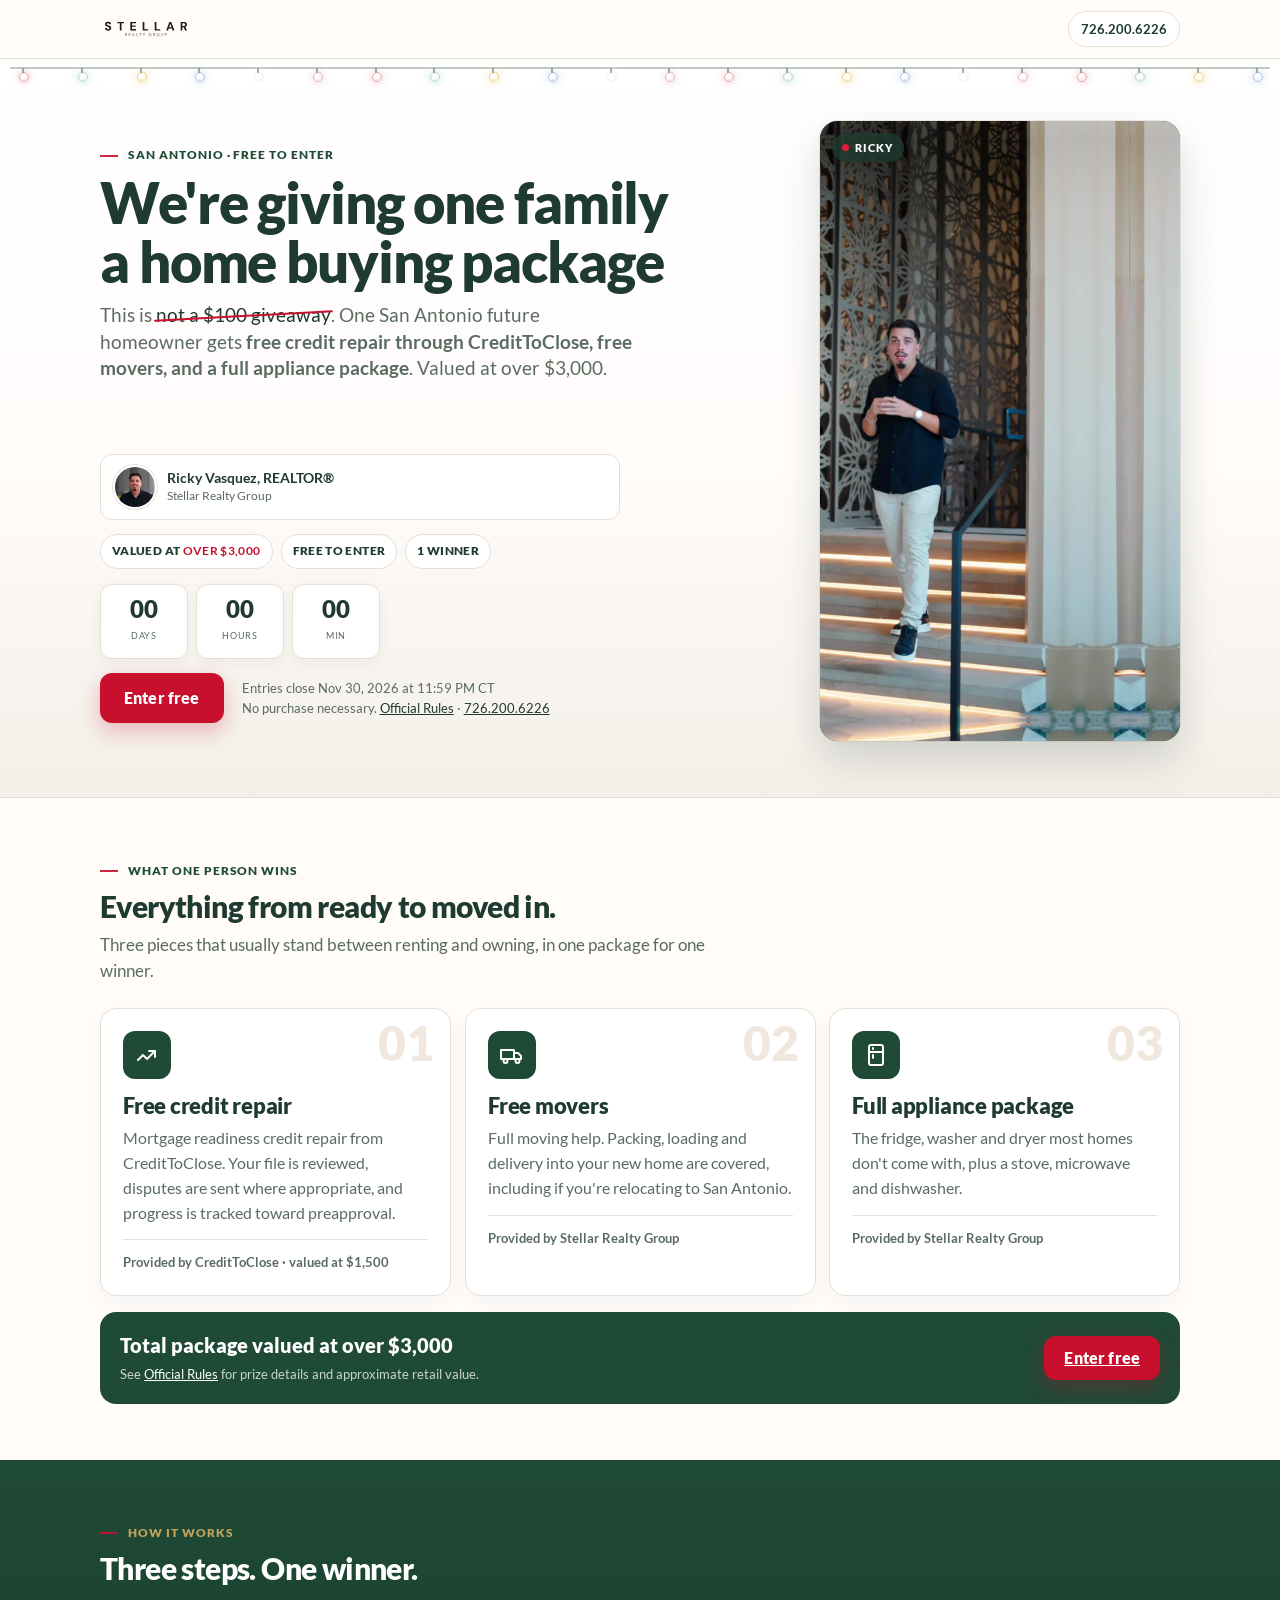
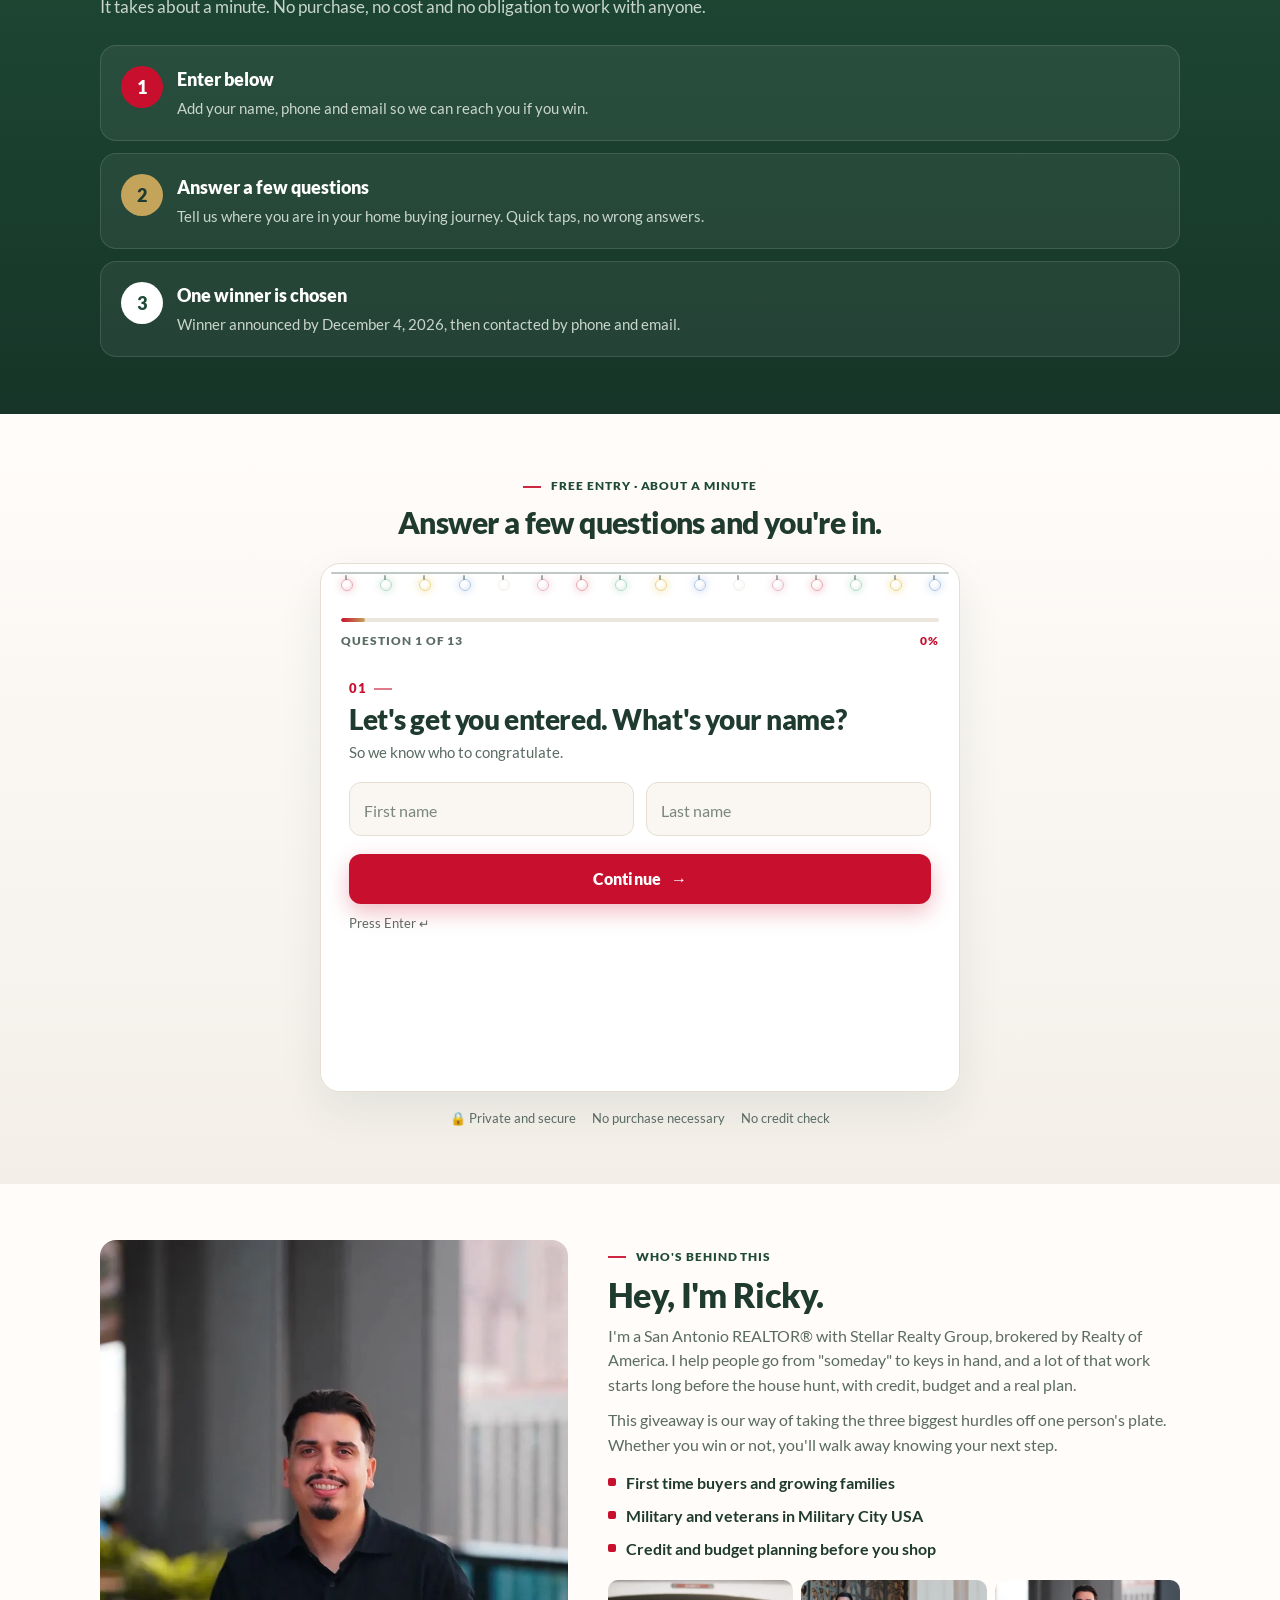
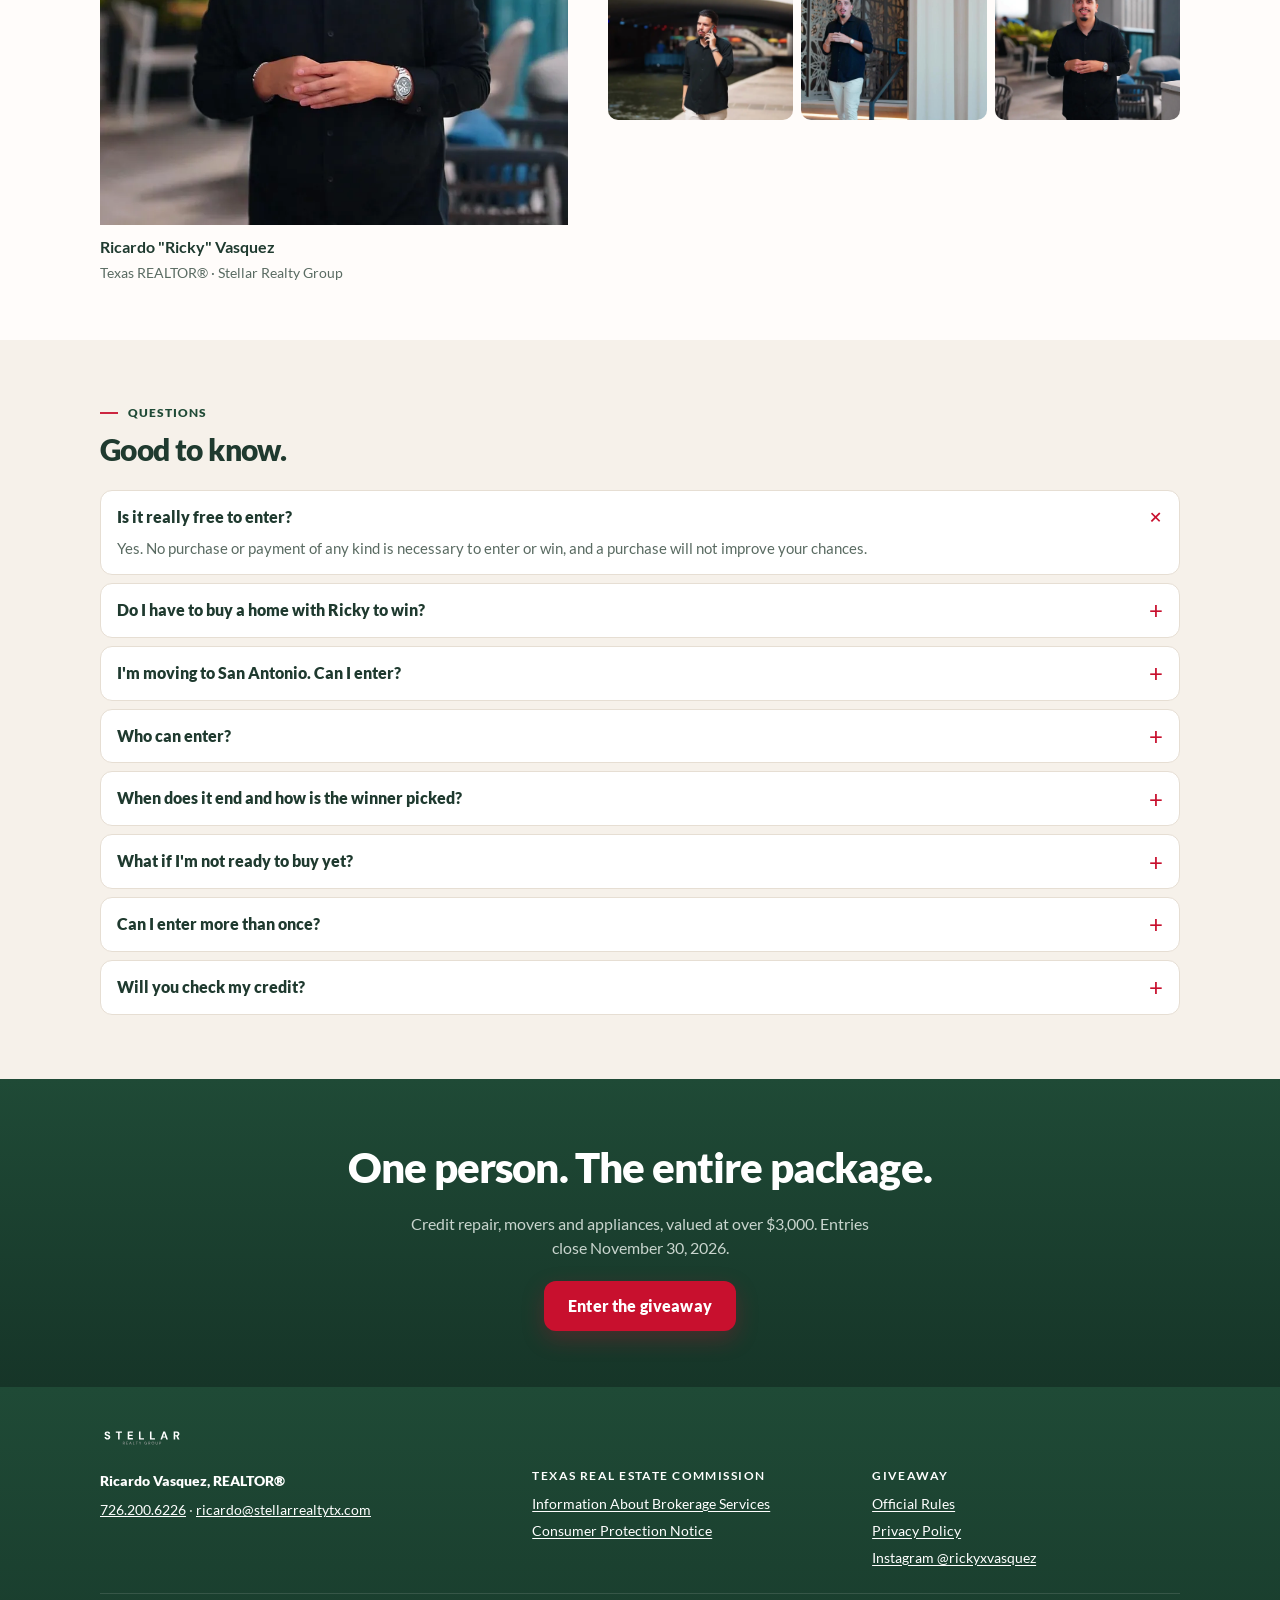
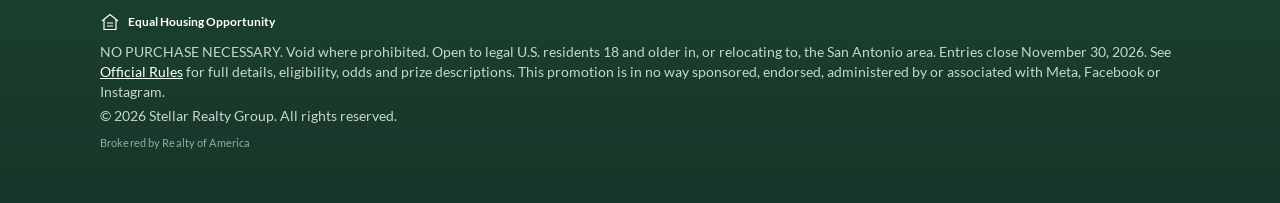
==== index.html @ 0258be0b "Giveaway 2026 landing page" ====
<!DOCTYPE html>
<html lang="en">
<head>
<meta charset="UTF-8">
<meta name="viewport" content="width=device-width, initial-scale=1, viewport-fit=cover">
<meta name="theme-color" content="#FFFCFA">
<title>Win the Home Buying Package | Ricky Vasquez, REALTOR®</title>
<meta name="description" content="One San Antonio future homeowner wins free credit repair, free movers and a full appliance package. Free to enter. No purchase necessary.">
<meta property="og:title" content="Win the Home Buying Package">
<meta property="og:description" content="Free credit repair, free movers and a full appliance package for one San Antonio future homeowner. Free to enter.">
<meta property="og:image" content="https://rickyv06.github.io/giveaway/assets/ricky-stairs.jpg">
<meta property="og:url" content="https://rickyv06.github.io/giveaway/">
<meta property="og:type" content="website">
<meta name="robots" content="noindex">
<link rel="stylesheet" href="assets/v1p.css">
<script>/* lights: default=classic; optional l1|l2|l3 · mobile hero: ?m=1|2 · mock: ?mock=1 */
(function(){
  var sp=new URLSearchParams(location.search);
  var q=(sp.get('lights')||'classic').toLowerCase();
  if(!/^(classic|l[123])$/.test(q)) q='classic';
  document.documentElement.setAttribute('data-lights', q);
  var m=(sp.get('m')||'1');
  if(!/^[12]$/.test(m)) m='1';
  document.documentElement.setAttribute('data-m', m);
  if(sp.get('mock')==='1' || sp.get('mock')==='true') document.documentElement.setAttribute('data-mock','1');
})();</script>
</head>
<body>

<header class="top">
  <div class="wrap">
    <a href="index.html" aria-label="Stellar Realty Group"><img class="logo" src="assets/brand/stellar-realty-group-light.svg" alt="Stellar Realty Group"></a>
    <a class="pill" href="tel:+17262006226">726.200.6226</a>
  </div>
</header>

<main>
<section class="hero" style="padding:0">
  <div class="lights twinkle xlights-classic" aria-hidden="true"><i></i><i></i><i></i><i></i><i></i><i></i><i></i><i></i><i></i><i></i><i></i><i></i><i></i><i></i><i></i><i></i><i></i><i></i><i></i><i></i><i></i><i></i></div><div class="xlights xlights-l1" aria-hidden="true">
  <svg class="xl-wire" viewBox="0 0 100 48" preserveAspectRatio="none" xmlns="http://www.w3.org/2000/svg"><path d="M0 4 Q 17.0 30 34 4 M34 4 Q 50.5 30 67 4 M67 4 Q 83.5 30 100 4" fill="none" stroke="#1A3A2C" stroke-width="0.7" stroke-linecap="round"/></svg>
  <span class="c9" style="left:6.12%;top:21.7px;--rot:4.4deg;--bulb:#C8102E"></span><span class="c9" style="left:12.92%;top:26.3px;--rot:3.5deg;--bulb:#F4C430"></span><span class="c9" style="left:24.48%;top:24.5px;--rot:-11.1deg;--bulb:#2F6B4F"></span><span class="c9" style="left:29.92%;top:19.5px;--rot:8.4deg;--bulb:#FFF6E0"></span><span class="c9" style="left:46.54%;top:26.3px;--rot:1.3deg;--bulb:#C8102E"></span><span class="c9" style="left:52.15%;top:26.9px;--rot:8.9deg;--bulb:#F4C430"></span><span class="c9" style="left:63.04%;top:19.5px;--rot:1.0deg;--bulb:#2F6B4F"></span><span class="c9" style="left:72.94%;top:21.7px;--rot:-16.0deg;--bulb:#FFF6E0"></span><span class="c9" style="left:85.15%;top:26.9px;--rot:-5.6deg;--bulb:#C8102E"></span><span class="c9" style="left:90.76%;top:24.5px;--rot:-15.4deg;--bulb:#C8102E"></span>
</div><div class="xlights xlights-l2" aria-hidden="true">
  <svg class="xl-wire thin" viewBox="0 0 100 28" preserveAspectRatio="none" xmlns="http://www.w3.org/2000/svg"><path d="M0 4 Q 18 20 36 5 Q 54 22 72 6 Q 86 18 100 4" fill="none" stroke="#2A4036" stroke-width="0.3" stroke-linecap="round" opacity=".5"/></svg>
  <span class="bokeh" style="left:24.2%;top:6.8px;width:44px;height:44px;opacity:0.28"></span><span class="bokeh" style="left:84.1%;top:8.7px;width:24px;height:24px;opacity:0.27"></span><span class="bokeh" style="left:68.3%;top:13.0px;width:46px;height:46px;opacity:0.24"></span><span class="bokeh" style="left:5.7%;top:16.7px;width:28px;height:28px;opacity:0.25"></span><span class="bokeh" style="left:89.5%;top:4.4px;width:23px;height:23px;opacity:0.16"></span><span class="bokeh" style="left:54.8%;top:6.9px;width:36px;height:36px;opacity:0.25"></span><span class="bokeh" style="left:23.3%;top:13.4px;width:27px;height:27px;opacity:0.22"></span><span class="bokeh" style="left:86.5%;top:17.2px;width:22px;height:22px;opacity:0.21"></span><span class="fairy" style="left:2.05%;top:8.4px;width:4.2px;height:4.2px;opacity:0.72;--d:0.14s"></span><span class="fairy" style="left:5.84%;top:12.9px;width:2.6px;height:2.6px;opacity:0.79;--d:0.17s"></span><span class="fairy" style="left:9.54%;top:15.8px;width:2.7px;height:2.7px;opacity:0.79;--d:1.37s"></span><span class="fairy" style="left:12.79%;top:18.0px;width:3.3px;height:3.3px;opacity:0.68;--d:1.35s"></span><span class="fairy" style="left:17.20%;top:17.3px;width:3.1px;height:3.1px;opacity:1.00;--d:1.62s"></span><span class="fairy" style="left:20.69%;top:17.1px;width:2.7px;height:2.7px;opacity:0.69;--d:0.85s"></span><span class="fairy" style="left:24.72%;top:13.8px;width:2.9px;height:2.9px;opacity:0.63;--d:1.58s"></span><span class="fairy" style="left:28.14%;top:12.1px;width:4.3px;height:4.3px;opacity:0.63;--d:0.60s"></span><span class="fairy" style="left:32.51%;top:5.3px;width:2.7px;height:2.7px;opacity:0.97;--d:1.43s"></span><span class="fairy" style="left:36.12%;top:9.1px;width:4.2px;height:4.2px;opacity:0.68;--d:0.24s"></span><span class="fairy" style="left:39.92%;top:12.4px;width:3.4px;height:3.4px;opacity:0.89;--d:1.68s"></span><span class="fairy" style="left:44.43%;top:15.3px;width:3.3px;height:3.3px;opacity:0.74;--d:2.15s"></span><span class="fairy" style="left:47.39%;top:16.9px;width:3.4px;height:3.4px;opacity:0.77;--d:0.70s"></span><span class="fairy" style="left:51.24%;top:18.9px;width:3.4px;height:3.4px;opacity:0.94;--d:1.38s"></span><span class="fairy" style="left:54.85%;top:17.9px;width:4.2px;height:4.2px;opacity:0.99;--d:2.32s"></span><span class="fairy" style="left:59.65%;top:12.2px;width:3.5px;height:3.5px;opacity:0.69;--d:1.00s"></span><span class="fairy" style="left:62.55%;top:9.6px;width:4.6px;height:4.6px;opacity:0.71;--d:1.96s"></span><span class="fairy" style="left:66.87%;top:5.1px;width:4.5px;height:4.5px;opacity:1.00;--d:1.39s"></span><span class="fairy" style="left:71.03%;top:9.4px;width:3.1px;height:3.1px;opacity:0.99;--d:1.45s"></span><span class="fairy" style="left:74.67%;top:14.5px;width:2.5px;height:2.5px;opacity:0.83;--d:1.26s"></span><span class="fairy" style="left:78.88%;top:16.1px;width:4.5px;height:4.5px;opacity:0.63;--d:0.46s"></span><span class="fairy" style="left:82.42%;top:18.4px;width:2.9px;height:2.9px;opacity:0.65;--d:2.23s"></span><span class="fairy" style="left:85.85%;top:17.9px;width:3.8px;height:3.8px;opacity:0.77;--d:1.46s"></span><span class="fairy" style="left:90.03%;top:16.5px;width:2.8px;height:2.8px;opacity:0.89;--d:0.60s"></span><span class="fairy" style="left:93.72%;top:12.7px;width:3.1px;height:3.1px;opacity:0.73;--d:1.88s"></span><span class="fairy" style="left:97.18%;top:8.3px;width:4.6px;height:4.6px;opacity:1.00;--d:0.18s"></span>
</div><!-- L3 photo: Francesco Ungaro / Pexels https://www.pexels.com/photo/close-up-of-yellow-christmas-lights-247354/ -->
<div class="xlights xlights-l3" aria-hidden="true"><img src="assets/lights/lights-strip-warm.webp" alt="" width="1600" height="160"></div>
  <div class="wrap">
    <div class="hero-main">
      <span class="eyebrow">San Antonio · free to enter</span>
      <h1>We're giving one family a home buying package</h1>
      <p class="sub">This is <span class="strike">not a $100 giveaway</span>. One San Antonio future homeowner gets <b>free credit repair through CreditToClose, free movers, and a full appliance package</b>. Valued at over $3,000.</p>
    </div>
    <div class="video-card reveal reveal-d2" id="heroVideo">
      <video id="adVideo" poster="assets/ad-poster-clean.jpg" muted loop playsinline preload="none" aria-label="Ricky announcing the giveaway at the San Antonio River Walk"></video>
      <span class="tag"><i></i>Ricky</span>
    </div>
    <div class="hero-meta">
      <div class="host reveal reveal-d1">
        <img src="assets/ricky-avatar.webp" alt="Ricky Vasquez" width="44" height="44">
        <div><b>Ricky Vasquez, REALTOR®</b><span>Stellar Realty Group</span></div>
      </div>
      <div class="badges reveal reveal-d2">
        <span class="badge">Valued at <b>over $3,000</b></span>
        <span class="badge">Free to enter</span>
        <span class="badge">1 winner</span>
      </div>
      <div class="countdown reveal reveal-d3" id="countdown" aria-label="Time left to enter">
        <div><b id="cd-d">00</b><span>Days</span></div>
        <div><b id="cd-h">00</b><span>Hours</span></div>
        <div><b id="cd-m">00</b><span>Min</span></div>
      </div>
      <div class="cta-row reveal reveal-d4" id="heroCta">
        <a class="btn btn-primary" href="#enter">Enter free</a>
        <span class="fine">Entries close Nov 30, 2026 at 11:59 PM CT<br>No purchase necessary. <a href="rules.html">Official Rules</a> · <a href="tel:+17262006226">726.200.6226</a></span>
      </div>
    </div>
  </div>
</section>

<section class="on-light" id="prizes">
  <div class="wrap">
    <div class="sec-head reveal">
      <span class="eyebrow">What one person wins</span>
      <h2>Everything from ready to moved in.</h2>
      <p>Three pieces that usually stand between renting and owning, in one package for one winner.</p>
    </div>
    <div class="prizes">
      <article class="prize reveal reveal-d1">
        <span class="num">01</span>
        <div class="ico"><svg viewBox="0 0 24 24" fill="none" stroke="#2F6B4F" stroke-width="2" stroke-linecap="round" stroke-linejoin="round"><path d="M3 17l5-5 4 4 8-8"/><path d="M14 8h6v6"/></svg></div>
        <h3>Free credit repair</h3>
        <p>Mortgage readiness credit repair from CreditToClose. Your file is reviewed, disputes are sent where appropriate, and progress is tracked toward preapproval.</p>
        <div class="by">Provided by CreditToClose · valued at $1,500</div>
      </article>
      <article class="prize reveal reveal-d2">
        <span class="num">02</span>
        <div class="ico"><svg viewBox="0 0 24 24" fill="none" stroke="#C8102E" stroke-width="2" stroke-linecap="round" stroke-linejoin="round"><path d="M1 7h13v9H1z"/><path d="M14 10h4l3 3v3h-7"/><circle cx="5.5" cy="18" r="2"/><circle cx="17.5" cy="18" r="2"/></svg></div>
        <h3>Free movers</h3>
        <p>Full moving help. Packing, loading and delivery into your new home are covered, including if you're relocating to San Antonio.</p>
        <div class="by">Provided by Stellar Realty Group</div>
      </article>
      <article class="prize reveal reveal-d3">
        <span class="num">03</span>
        <div class="ico"><svg viewBox="0 0 24 24" fill="none" stroke="#C4A35A" stroke-width="2" stroke-linecap="round" stroke-linejoin="round"><rect x="5" y="2" width="14" height="20" rx="2"/><path d="M5 9h14"/><path d="M9 5v1M9 12v3"/></svg></div>
        <h3>Full appliance package</h3>
        <p>The fridge, washer and dryer most homes don't come with, plus a stove, microwave and dishwasher.</p>
        <div class="by">Provided by Stellar Realty Group</div>
      </article>
    </div>
    <div class="value-bar reveal reveal-d4">
      <div><strong>Total package valued at over $3,000</strong><br><small>See <a href="rules.html" style="color:#fff">Official Rules</a> for prize details and approximate retail value.</small></div>
      <a class="btn btn-primary" href="#enter" style="padding:14px 20px">Enter free</a>
    </div>
  </div>
</section>

<section class="dark" id="how">
  <div class="wrap">
    <div class="sec-head reveal">
      <span class="eyebrow">How it works</span>
      <h2>Three steps. One winner.</h2>
      <p>It takes about a minute. No purchase, no cost and no obligation to work with anyone.</p>
    </div>
    <div class="steps">
      <div class="step reveal reveal-d1"><span class="n">1</span><div><h3>Enter below</h3><p>Add your name, phone and email so we can reach you if you win.</p></div></div>
      <div class="step reveal reveal-d2"><span class="n">2</span><div><h3>Answer a few questions</h3><p>Tell us where you are in your home buying journey. Quick taps, no wrong answers.</p></div></div>
      <div class="step reveal reveal-d3"><span class="n">3</span><div><h3>One winner is chosen</h3><p>Winner announced by December 4, 2026, then contacted by phone and email.</p></div></div>
    </div>
  </div>
</section>

<section class="entry" id="enter">
  <div class="wrap">
    <div class="sec-head" style="text-align:center;margin-left:auto;margin-right:auto">
      <span class="eyebrow">Free entry · about a minute</span>
      <h2>Answer a few questions and you're in.</h2>
    </div>
    <div class="form-shell" id="formCard"><div class="lights twinkle xlights-classic" aria-hidden="true"><i></i><i></i><i></i><i></i><i></i><i></i><i></i><i></i><i></i><i></i><i></i><i></i><i></i><i></i><i></i><i></i></div><div class="xlights xlights-l1" aria-hidden="true">
  <svg class="xl-wire" viewBox="0 0 100 40" preserveAspectRatio="none" xmlns="http://www.w3.org/2000/svg"><path d="M0 4 Q 25.0 26 50 4 M50 4 Q 75.0 26 100 4" fill="none" stroke="#1A3A2C" stroke-width="0.7" stroke-linecap="round"/></svg>
  <span class="c9" style="left:9.00%;top:18.5px;--rot:4.5deg;--bulb:#C8102E"></span><span class="c9" style="left:19.00%;top:22.4px;--rot:-15.2deg;--bulb:#F4C430"></span><span class="c9" style="left:27.50%;top:22.9px;--rot:-7.2deg;--bulb:#2F6B4F"></span><span class="c9" style="left:44.00%;top:16.6px;--rot:-8.9deg;--bulb:#FFF6E0"></span><span class="c9" style="left:59.00%;top:18.5px;--rot:7.6deg;--bulb:#C8102E"></span><span class="c9" style="left:77.50%;top:22.9px;--rot:5.7deg;--bulb:#F4C430"></span><span class="c9" style="left:86.00%;top:20.9px;--rot:12.5deg;--bulb:#2F6B4F"></span>
</div><div class="xlights xlights-l2" aria-hidden="true">
  <svg class="xl-wire thin" viewBox="0 0 100 24" preserveAspectRatio="none" xmlns="http://www.w3.org/2000/svg"><path d="M0 4 Q 25 18 50 5 Q 75 19 100 4" fill="none" stroke="#2A4036" stroke-width="0.3" stroke-linecap="round" opacity=".5"/></svg>
  <span class="bokeh" style="left:52.6%;top:19.5px;width:42px;height:42px;opacity:0.14"></span><span class="bokeh" style="left:69.9%;top:14.3px;width:34px;height:34px;opacity:0.18"></span><span class="bokeh" style="left:62.7%;top:4.0px;width:31px;height:31px;opacity:0.21"></span><span class="bokeh" style="left:90.8%;top:17.8px;width:27px;height:27px;opacity:0.22"></span><span class="bokeh" style="left:21.1%;top:18.4px;width:43px;height:43px;opacity:0.19"></span><span class="fairy" style="left:1.73%;top:6.9px;width:2.5px;height:2.5px;opacity:0.69;--d:1.26s"></span><span class="fairy" style="left:7.21%;top:12.4px;width:3.8px;height:3.8px;opacity:0.82;--d:0.55s"></span><span class="fairy" style="left:13.44%;top:18.1px;width:2.4px;height:2.4px;opacity:0.92;--d:1.75s"></span><span class="fairy" style="left:18.70%;top:16.9px;width:4.5px;height:4.5px;opacity:0.73;--d:0.23s"></span><span class="fairy" style="left:23.96%;top:15.9px;width:3.7px;height:3.7px;opacity:0.92;--d:1.82s"></span><span class="fairy" style="left:30.04%;top:10.1px;width:3.2px;height:3.2px;opacity:0.82;--d:2.07s"></span><span class="fairy" style="left:35.70%;top:8.7px;width:3.7px;height:3.7px;opacity:0.88;--d:0.11s"></span><span class="fairy" style="left:40.78%;top:12.9px;width:2.6px;height:2.6px;opacity:0.69;--d:0.25s"></span><span class="fairy" style="left:46.40%;top:17.6px;width:3.2px;height:3.2px;opacity:0.75;--d:0.52s"></span><span class="fairy" style="left:51.94%;top:18.8px;width:3.8px;height:3.8px;opacity:0.84;--d:0.43s"></span><span class="fairy" style="left:58.05%;top:13.6px;width:3.2px;height:3.2px;opacity:1.00;--d:1.60s"></span><span class="fairy" style="left:63.40%;top:9.4px;width:4.3px;height:4.3px;opacity:0.91;--d:0.57s"></span><span class="fairy" style="left:68.33%;top:6.6px;width:3.0px;height:3.0px;opacity:0.68;--d:2.36s"></span><span class="fairy" style="left:74.90%;top:13.7px;width:3.8px;height:3.8px;opacity:0.76;--d:2.29s"></span><span class="fairy" style="left:79.95%;top:16.8px;width:2.9px;height:2.9px;opacity:0.82;--d:0.66s"></span><span class="fairy" style="left:85.66%;top:18.6px;width:3.3px;height:3.3px;opacity:0.69;--d:2.49s"></span><span class="fairy" style="left:91.12%;top:13.7px;width:2.5px;height:2.5px;opacity:0.64;--d:1.57s"></span><span class="fairy" style="left:97.02%;top:8.4px;width:2.5px;height:2.5px;opacity:0.75;--d:2.49s"></span>
</div><div class="xlights xlights-l3 form" aria-hidden="true"><img src="assets/lights/lights-strip-warm.webp" alt="" width="1600" height="160"></div><div class="form-card">
      <div class="form-top">
        <div class="bar"><i id="bar"></i></div>
        <div class="row"><span id="stepLabel">Question 1 of 13</span><span id="stepPct">0%</span></div>
      </div>
      <form class="form-body" id="entryForm" novalidate autocomplete="on" data-steps="13">
        <div class="fstep active" data-step="1"><span class="qn">01</span><h3>Let's get you entered. What's your name?</h3><p class="help">So we know who to congratulate.</p><div class="fields two"><div class="fl"><input id="first_name" name="first_name" type="text" placeholder=" " autocomplete="given-name" enterkeyhint="next" autocapitalize="words" required><label for="first_name">First name</label></div><div class="fl"><input id="last_name" name="last_name" type="text" placeholder=" " autocomplete="family-name" enterkeyhint="next" autocapitalize="words" required><label for="last_name">Last name</label></div></div><div class="err" data-err>Please add your first and last name.</div><div class="nav"><button type="button" class="btn btn-primary next" data-next>Continue <span class="arr">→</span></button></div><p class="hint desk-only">Press Enter ↵</p></div><div class="fstep" data-step="2"><span class="qn">02</span><h3>What's the best phone to reach you if you win?</h3><p class="help">The winner is contacted by phone, text and email.</p><div class="fields"><div class="fl"><input id="phone" name="phone" type="tel" placeholder=" " autocomplete="tel" inputmode="numeric" enterkeyhint="next" required><label for="phone">Mobile phone</label></div><label class="consent"><input type="checkbox" id="sms_consent" name="sms_consent" value="yes"><span class="box"></span><span class="ct">I agree to receive calls and text messages, including automated and marketing messages, from Ricardo Vasquez and Stellar Realty Group (726.200.6226) about this giveaway and real estate services at the number above. Consent is not a condition of entry or purchase. Message frequency varies. Msg and data rates may apply. Reply STOP to opt out, HELP for help.</span></label></div><div class="err" data-err>Please enter a valid 10 digit phone number.</div><div class="nav"><button type="button" class="back" data-back aria-label="Back">←</button><button type="button" class="btn btn-primary next" data-next>Continue <span class="arr">→</span></button></div></div><div class="fstep" data-step="3"><span class="qn">03</span><h3>And your email?</h3><p class="help">We'll send your entry confirmation here.</p><div class="fields"><div class="fl"><input id="email" name="email" type="email" placeholder=" " autocomplete="email" inputmode="email" enterkeyhint="next" required><label for="email">Email address</label></div></div><div class="err" data-err>Please enter a valid email address.</div><div class="nav"><button type="button" class="back" data-back aria-label="Back">←</button><button type="button" class="btn btn-primary next" data-next>Continue <span class="arr">→</span></button></div><p class="note"><svg class="lock" viewBox="0 0 24 24" fill="none" stroke="currentColor" stroke-width="2"><rect x="5" y="11" width="14" height="10" rx="2"/><path d="M8 11V8a4 4 0 0 1 8 0v3"/></svg>Your info stays private and is never sold.</p></div><div class="fstep" data-step="4" data-field="current_situation"><span class="qn">04</span><h3>Where do you live right now?</h3><div class="opts"><button type="button" class="opt" data-v="Renting"><svg class="oi" viewBox="0 0 24 24" fill="none" stroke="currentColor" stroke-width="1.8" stroke-linecap="round" stroke-linejoin="round"><path d="M15 7a4 4 0 1 1-3.9 4.9L3 20v-3h3v-3h3l1.1-1.1A4 4 0 0 1 15 7z"/><circle cx="16" cy="8" r="1"/></svg><span class="ot"><b>Renting</b><small>Apartment or house</small></span><span class="tick"></span></button><button type="button" class="opt" data-v="Living with family"><svg class="oi" viewBox="0 0 24 24" fill="none" stroke="currentColor" stroke-width="1.8" stroke-linecap="round" stroke-linejoin="round"><circle cx="9" cy="8" r="3.5"/><path d="M2.5 20a6.5 6.5 0 0 1 13 0"/><path d="M16 4.5a3.5 3.5 0 0 1 0 7M18 14a6 6 0 0 1 3.5 6"/></svg><span class="ot"><b>Living with family</b><small>With parents or relatives</small></span><span class="tick"></span></button><button type="button" class="opt" data-v="Own a home"><svg class="oi" viewBox="0 0 24 24" fill="none" stroke="currentColor" stroke-width="1.8" stroke-linecap="round" stroke-linejoin="round"><path d="M3 11l9-7 9 7"/><path d="M5 10v10h14V10"/><path d="M10 20v-6h4v6"/></svg><span class="ot"><b>I own a home</b><small>Looking to move up or relocate</small></span><span class="tick"></span></button><button type="button" class="opt" data-v="Other"><svg class="oi" viewBox="0 0 24 24" fill="none" stroke="currentColor" stroke-width="1.8" stroke-linecap="round" stroke-linejoin="round"><circle cx="5" cy="12" r="1.5"/><circle cx="12" cy="12" r="1.5"/><circle cx="19" cy="12" r="1.5"/></svg><span class="ot"><b>Something else</b><small>Military housing, roommates, other</small></span><span class="tick"></span></button></div><div class="err" data-err>Pick one to continue.</div><div class="nav"><button type="button" class="back" data-back aria-label="Back">←</button></div></div><div class="fstep" data-step="5" data-field="buy_timeline"><span class="qn">05</span><h3>When would you like to be moved in?</h3><div class="opts"><button type="button" class="opt" data-v="0 to 3 months"><svg class="oi" viewBox="0 0 24 24" fill="none" stroke="currentColor" stroke-width="1.8" stroke-linecap="round" stroke-linejoin="round"><path d="M13 2L4 14h7l-1 8 9-12h-7z"/></svg><span class="ot"><b>As soon as possible</b><small>Within 3 months</small></span><span class="tick"></span></button><button type="button" class="opt" data-v="3 to 6 months"><svg class="oi" viewBox="0 0 24 24" fill="none" stroke="currentColor" stroke-width="1.8" stroke-linecap="round" stroke-linejoin="round"><rect x="3" y="5" width="18" height="16" rx="2"/><path d="M3 10h18M8 3v4M16 3v4"/></svg><span class="ot"><b>3 to 6 months</b></span><span class="tick"></span></button><button type="button" class="opt" data-v="6 to 12 months"><svg class="oi" viewBox="0 0 24 24" fill="none" stroke="currentColor" stroke-width="1.8" stroke-linecap="round" stroke-linejoin="round"><circle cx="12" cy="12" r="9"/><path d="M12 7v5l3 2"/></svg><span class="ot"><b>6 to 12 months</b></span><span class="tick"></span></button><button type="button" class="opt" data-v="12 months plus"><svg class="oi" viewBox="0 0 24 24" fill="none" stroke="currentColor" stroke-width="1.8" stroke-linecap="round" stroke-linejoin="round"><path d="M12 21v-9"/><path d="M12 12c0-4-3-6-7-6 0 4 3 6 7 6zM12 14c0-4 3-6 7-6 0 4-3 6-7 6z"/></svg><span class="ot"><b>A year or more</b><small>Getting ready early</small></span><span class="tick"></span></button><button type="button" class="opt" data-v="Just exploring"><svg class="oi" viewBox="0 0 24 24" fill="none" stroke="currentColor" stroke-width="1.8" stroke-linecap="round" stroke-linejoin="round"><circle cx="12" cy="12" r="9"/><path d="M15.5 8.5l-2 5-5 2 2-5z"/></svg><span class="ot"><b>Just exploring</b><small>Seeing what is possible</small></span><span class="tick"></span></button></div><div class="err" data-err>Pick one to continue.</div><div class="nav"><button type="button" class="back" data-back aria-label="Back">←</button></div></div><div class="fstep" data-step="6" data-field="sa_area_status"><span class="qn">06</span><h3>Are you in the San Antonio area?</h3><p class="help">This giveaway is open to the San Antonio area only.</p><div class="opts"><button type="button" class="opt" data-v="Live in San Antonio area"><svg class="oi" viewBox="0 0 24 24" fill="none" stroke="currentColor" stroke-width="1.8" stroke-linecap="round" stroke-linejoin="round"><path d="M12 21s7-6.2 7-12a7 7 0 0 0-14 0c0 5.8 7 12 7 12z"/><circle cx="12" cy="9" r="2.5"/></svg><span class="ot"><b>Yes, I live here</b><small>San Antonio or a nearby city</small></span><span class="tick"></span></button><button type="button" class="opt" data-v="Moving to San Antonio area"><svg class="oi" viewBox="0 0 24 24" fill="none" stroke="currentColor" stroke-width="1.8" stroke-linecap="round" stroke-linejoin="round"><path d="M1 7h13v9H1z"/><path d="M14 10h4l3 3v3h-7"/><circle cx="5.5" cy="18" r="2"/><circle cx="17.5" cy="18" r="2"/></svg><span class="ot"><b>I'm moving here</b><small>PCS orders, a new job or family</small></span><span class="tick"></span></button><button type="button" class="opt" data-v="Outside San Antonio area"><svg class="oi" viewBox="0 0 24 24" fill="none" stroke="currentColor" stroke-width="1.8" stroke-linecap="round" stroke-linejoin="round"><circle cx="12" cy="12" r="9"/><path d="M3 12h18M12 3a14 14 0 0 1 0 18M12 3a14 14 0 0 0 0 18"/></svg><span class="ot"><b>No, I live elsewhere</b></span><span class="tick"></span></button></div><div class="err" data-err>Pick one to continue.</div><div class="nav"><button type="button" class="back" data-back aria-label="Back">←</button></div></div><div class="fstep" data-step="7" data-field="preferred_area"><span class="qn">07</span><h3>Which part of town interests you?</h3><div class="opts grid2"><button type="button" class="opt" data-v="Central / Downtown"><svg class="oi" viewBox="0 0 24 24" fill="none" stroke="currentColor" stroke-width="1.8" stroke-linecap="round" stroke-linejoin="round"><path d="M3 21h18M5 21V8l6-3v16M11 21V10h8v11"/><path d="M14 13h2M14 16h2M7 11h2M7 14h2"/></svg><span class="ot"><b>Central</b><small>Downtown, Alamo Heights</small></span><span class="tick"></span></button><button type="button" class="opt" data-v="North / Stone Oak"><svg class="oi" viewBox="0 0 24 24" fill="none" stroke="currentColor" stroke-width="1.8" stroke-linecap="round" stroke-linejoin="round"><circle cx="12" cy="12" r="9"/><path d="M15.5 8.5l-2 5-5 2 2-5z"/></svg><span class="ot"><b>North</b><small>Stone Oak, Shavano</small></span><span class="tick"></span></button><button type="button" class="opt" data-v="West / Alamo Ranch"><svg class="oi" viewBox="0 0 24 24" fill="none" stroke="currentColor" stroke-width="1.8" stroke-linecap="round" stroke-linejoin="round"><circle cx="12" cy="12" r="9"/><path d="M15.5 8.5l-2 5-5 2 2-5z"/></svg><span class="ot"><b>West</b><small>Alamo Ranch, Westover Hills</small></span><span class="tick"></span></button><button type="button" class="opt" data-v="Northeast / Converse / Live Oak"><svg class="oi" viewBox="0 0 24 24" fill="none" stroke="currentColor" stroke-width="1.8" stroke-linecap="round" stroke-linejoin="round"><circle cx="12" cy="12" r="9"/><path d="M15.5 8.5l-2 5-5 2 2-5z"/></svg><span class="ot"><b>Northeast</b><small>Live Oak, Converse</small></span><span class="tick"></span></button><button type="button" class="opt" data-v="South Side"><svg class="oi" viewBox="0 0 24 24" fill="none" stroke="currentColor" stroke-width="1.8" stroke-linecap="round" stroke-linejoin="round"><circle cx="12" cy="12" r="9"/><path d="M15.5 8.5l-2 5-5 2 2-5z"/></svg><span class="ot"><b>South Side</b><small>Southside, Brooks</small></span><span class="tick"></span></button><button type="button" class="opt" data-v="Schertz / Cibolo / New Braunfels"><svg class="oi" viewBox="0 0 24 24" fill="none" stroke="currentColor" stroke-width="1.8" stroke-linecap="round" stroke-linejoin="round"><circle cx="12" cy="12" r="9"/><path d="M15.5 8.5l-2 5-5 2 2-5z"/></svg><span class="ot"><b>Schertz, Cibolo</b><small>New Braunfels, Randolph</small></span><span class="tick"></span></button><button type="button" class="opt" data-v="Boerne / Helotes"><svg class="oi" viewBox="0 0 24 24" fill="none" stroke="currentColor" stroke-width="1.8" stroke-linecap="round" stroke-linejoin="round"><path d="M12 21v-9"/><path d="M12 12c0-4-3-6-7-6 0 4 3 6 7 6zM12 14c0-4 3-6 7-6 0 4-3 6-7 6z"/></svg><span class="ot"><b>Hill Country</b><small>Boerne, Helotes</small></span><span class="tick"></span></button><button type="button" class="opt" data-v="Not sure yet"><svg class="oi" viewBox="0 0 24 24" fill="none" stroke="currentColor" stroke-width="1.8" stroke-linecap="round" stroke-linejoin="round"><circle cx="12" cy="12" r="9"/><path d="M9.5 9.5a2.5 2.5 0 1 1 3.5 2.3c-.7.3-1 .8-1 1.5V14"/><circle cx="12" cy="17" r=".6"/></svg><span class="ot"><b>Not sure yet</b><small>Help me decide</small></span><span class="tick"></span></button></div><div class="err" data-err>Pick one to continue.</div><div class="nav"><button type="button" class="back" data-back aria-label="Back">←</button></div></div><div class="fstep" data-step="8" data-field="price_range"><span class="qn">08</span><h3>What price range feels right?</h3><p class="help">A rough idea is perfect.</p><div class="opts grid2"><button type="button" class="opt" data-v="Under $200K"><svg class="oi" viewBox="0 0 24 24" fill="none" stroke="currentColor" stroke-width="1.8" stroke-linecap="round" stroke-linejoin="round"><path d="M3 17l5-5 4 4 8-8"/><path d="M14 8h6v6"/></svg><span class="ot"><b>Under $200K</b></span><span class="tick"></span></button><button type="button" class="opt" data-v="$200K to $300K"><svg class="oi" viewBox="0 0 24 24" fill="none" stroke="currentColor" stroke-width="1.8" stroke-linecap="round" stroke-linejoin="round"><path d="M3 17l5-5 4 4 8-8"/><path d="M14 8h6v6"/></svg><span class="ot"><b>$200K to $300K</b></span><span class="tick"></span></button><button type="button" class="opt" data-v="$300K to $400K"><svg class="oi" viewBox="0 0 24 24" fill="none" stroke="currentColor" stroke-width="1.8" stroke-linecap="round" stroke-linejoin="round"><path d="M3 17l5-5 4 4 8-8"/><path d="M14 8h6v6"/></svg><span class="ot"><b>$300K to $400K</b></span><span class="tick"></span></button><button type="button" class="opt" data-v="$400K to $500K"><svg class="oi" viewBox="0 0 24 24" fill="none" stroke="currentColor" stroke-width="1.8" stroke-linecap="round" stroke-linejoin="round"><path d="M3 17l5-5 4 4 8-8"/><path d="M14 8h6v6"/></svg><span class="ot"><b>$400K to $500K</b></span><span class="tick"></span></button><button type="button" class="opt" data-v="$500K plus"><svg class="oi" viewBox="0 0 24 24" fill="none" stroke="currentColor" stroke-width="1.8" stroke-linecap="round" stroke-linejoin="round"><path d="M3 17l5-5 4 4 8-8"/><path d="M14 8h6v6"/></svg><span class="ot"><b>$500K and up</b></span><span class="tick"></span></button><button type="button" class="opt" data-v="Not sure"><svg class="oi" viewBox="0 0 24 24" fill="none" stroke="currentColor" stroke-width="1.8" stroke-linecap="round" stroke-linejoin="round"><circle cx="12" cy="12" r="9"/><path d="M9.5 9.5a2.5 2.5 0 1 1 3.5 2.3c-.7.3-1 .8-1 1.5V14"/><circle cx="12" cy="17" r=".6"/></svg><span class="ot"><b>Not sure yet</b></span><span class="tick"></span></button></div><div class="err" data-err>Pick one to continue.</div><div class="nav"><button type="button" class="back" data-back aria-label="Back">←</button></div></div><div class="fstep" data-step="9" data-field="preapproval_status"><span class="qn">09</span><h3>Are you preapproved for a mortgage?</h3><div class="opts"><button type="button" class="opt" data-v="Yes"><svg class="oi" viewBox="0 0 24 24" fill="none" stroke="currentColor" stroke-width="1.8" stroke-linecap="round" stroke-linejoin="round"><path d="M6 3h9l4 4v14H6z"/><path d="M14 3v5h5M9 13h7M9 17h5"/></svg><span class="ot"><b>Yes, I'm preapproved</b><small>I have a letter from a lender</small></span><span class="tick"></span></button><button type="button" class="opt" data-v="Not yet, want to be"><svg class="oi" viewBox="0 0 24 24" fill="none" stroke="currentColor" stroke-width="1.8" stroke-linecap="round" stroke-linejoin="round"><path d="M12 21v-9"/><path d="M12 12c0-4-3-6-7-6 0 4 3 6 7 6zM12 14c0-4 3-6 7-6 0 4-3 6-7 6z"/></svg><span class="ot"><b>Not yet</b><small>But I'd like to be</small></span><span class="tick"></span></button><button type="button" class="opt" data-v="No"><svg class="oi" viewBox="0 0 24 24" fill="none" stroke="currentColor" stroke-width="1.8" stroke-linecap="round" stroke-linejoin="round"><circle cx="12" cy="12" r="9"/><path d="M9 9l6 6M15 9l-6 6"/></svg><span class="ot"><b>No</b></span><span class="tick"></span></button></div><div class="err" data-err>Pick one to continue.</div><div class="nav"><button type="button" class="back" data-back aria-label="Back">←</button></div></div><div class="fstep" data-step="10" data-field="credit_range"><span class="qn">10</span><h3>Roughly, where is your credit today?</h3><p class="help">Your best guess is fine. This is not a credit check.</p><div class="opts grid2"><button type="button" class="opt" data-v="720 plus"><svg class="oi" viewBox="0 0 24 24" fill="none" stroke="currentColor" stroke-width="1.8" stroke-linecap="round" stroke-linejoin="round"><path d="M4 18a8 8 0 1 1 16 0"/><path d="M12 18l4-6"/></svg><span class="ot"><b>720 and up</b><small>Excellent</small></span><span class="tick"></span></button><button type="button" class="opt" data-v="680 to 719"><svg class="oi" viewBox="0 0 24 24" fill="none" stroke="currentColor" stroke-width="1.8" stroke-linecap="round" stroke-linejoin="round"><path d="M4 18a8 8 0 1 1 16 0"/><path d="M12 18l4-6"/></svg><span class="ot"><b>680 to 719</b><small>Good</small></span><span class="tick"></span></button><button type="button" class="opt" data-v="620 to 679"><svg class="oi" viewBox="0 0 24 24" fill="none" stroke="currentColor" stroke-width="1.8" stroke-linecap="round" stroke-linejoin="round"><path d="M4 18a8 8 0 1 1 16 0"/><path d="M12 18l4-6"/></svg><span class="ot"><b>620 to 679</b><small>Fair</small></span><span class="tick"></span></button><button type="button" class="opt" data-v="580 to 619"><svg class="oi" viewBox="0 0 24 24" fill="none" stroke="currentColor" stroke-width="1.8" stroke-linecap="round" stroke-linejoin="round"><path d="M4 18a8 8 0 1 1 16 0"/><path d="M12 18l4-6"/></svg><span class="ot"><b>580 to 619</b><small>Building</small></span><span class="tick"></span></button><button type="button" class="opt" data-v="Under 580"><svg class="oi" viewBox="0 0 24 24" fill="none" stroke="currentColor" stroke-width="1.8" stroke-linecap="round" stroke-linejoin="round"><path d="M4 18a8 8 0 1 1 16 0"/><path d="M12 18l4-6"/></svg><span class="ot"><b>Under 580</b><small>Needs work</small></span><span class="tick"></span></button><button type="button" class="opt" data-v="Not sure"><svg class="oi" viewBox="0 0 24 24" fill="none" stroke="currentColor" stroke-width="1.8" stroke-linecap="round" stroke-linejoin="round"><circle cx="12" cy="12" r="9"/><path d="M9.5 9.5a2.5 2.5 0 1 1 3.5 2.3c-.7.3-1 .8-1 1.5V14"/><circle cx="12" cy="17" r=".6"/></svg><span class="ot"><b>Not sure</b><small>No idea yet</small></span><span class="tick"></span></button></div><div class="err" data-err>Pick one to continue.</div><div class="nav"><button type="button" class="back" data-back aria-label="Back">←</button></div></div><div class="fstep" data-step="11" data-field="military_veteran"><span class="qn">11</span><h3>Are you military or a veteran?</h3><p class="help">Including active duty, Guard, Reserve and military spouses.</p><div class="opts grid2"><button type="button" class="opt" data-v="Yes"><svg class="oi" viewBox="0 0 24 24" fill="none" stroke="currentColor" stroke-width="1.8" stroke-linecap="round" stroke-linejoin="round"><circle cx="12" cy="15" r="5"/><path d="M8.5 11L6 3h4l2 5 2-5h4l-2.5 8"/></svg><span class="ot"><b>Yes</b><small>Thank you for your service</small></span><span class="tick"></span></button><button type="button" class="opt" data-v="No"><svg class="oi" viewBox="0 0 24 24" fill="none" stroke="currentColor" stroke-width="1.8" stroke-linecap="round" stroke-linejoin="round"><circle cx="12" cy="12" r="9"/><path d="M9 9l6 6M15 9l-6 6"/></svg><span class="ot"><b>No</b></span><span class="tick"></span></button></div><div class="err" data-err>Pick one to continue.</div><div class="nav"><button type="button" class="back" data-back aria-label="Back">←</button></div></div><div class="fstep" data-step="12" data-field="first_time_buyer"><span class="qn">12</span><h3>Would this be your first home?</h3><div class="opts grid2"><button type="button" class="opt" data-v="Yes"><svg class="oi" viewBox="0 0 24 24" fill="none" stroke="currentColor" stroke-width="1.8" stroke-linecap="round" stroke-linejoin="round"><path d="M12 3l2.7 5.6 6.1.9-4.4 4.3 1 6.1L12 17l-5.4 2.9 1-6.1L3.2 9.5l6.1-.9z"/></svg><span class="ot"><b>Yes, my first home</b></span><span class="tick"></span></button><button type="button" class="opt" data-v="No"><svg class="oi" viewBox="0 0 24 24" fill="none" stroke="currentColor" stroke-width="1.8" stroke-linecap="round" stroke-linejoin="round"><path d="M3 11l9-7 9 7"/><path d="M5 10v10h14V10"/><path d="M10 20v-6h4v6"/></svg><span class="ot"><b>No, I've owned before</b></span><span class="tick"></span></button></div><div class="err" data-err>Pick one to continue.</div><div class="nav"><button type="button" class="back" data-back aria-label="Back">←</button></div></div><div class="fstep" data-step="13"><span class="qn">13</span><h3>Last one. What's the biggest thing holding you back?</h3><p class="help">Optional. Credit, down payment, timing, anything at all.</p><div class="fields"><div class="fl ta"><textarea id="biggest_obstacle" name="biggest_obstacle" maxlength="600" placeholder=" "></textarea><label for="biggest_obstacle">Type here, or skip</label></div></div><div class="nav"><button type="button" class="back" data-back aria-label="Back">←</button><button type="submit" class="btn btn-primary next" id="submitBtn">Submit my entry <span class="arr">→</span></button></div><p class="note">By submitting, you agree to the <a href="rules.html">Official Rules</a>. No purchase necessary. You do not have to use any services from Ricardo Vasquez, Stellar Realty Group or CreditToClose to enter or win.</p></div>
        <div class="fstep sending" data-step="sending"><div class="spinner"></div><h3 style="text-align:center;margin-top:18px">Locking in your entry…</h3></div>
        <input type="text" name="company_website" tabindex="-1" autocomplete="off" class="hp" aria-hidden="true">
      </form>
    </div></div>
    <div class="trust"><span>🔒 Private and secure</span><span>No purchase necessary</span><span>No credit check</span></div>
  </div>
</section>

<section class="on-light" id="about" style="background:var(--paper)">
  <div class="wrap about">
    <div class="photo">
      <img src="assets/ricky-portrait.webp" alt="Ricardo Vasquez, San Antonio REALTOR®">
      <div class="nm"><b>Ricardo "Ricky" Vasquez</b><span>Texas REALTOR® · Stellar Realty Group</span></div>
    </div>
    <div>
      <span class="eyebrow">Who's behind this</span>
      <h2 style="font-size:34px;line-height:1.1;font-weight:900;letter-spacing:-.02em;margin-top:10px">Hey, I'm Ricky.</h2>
      <p>I'm a San Antonio REALTOR® with Stellar Realty Group, brokered by Realty of America. I help people go from "someday" to keys in hand, and a lot of that work starts long before the house hunt, with credit, budget and a real plan.</p>
      <p>This giveaway is our way of taking the three biggest hurdles off one person's plate. Whether you win or not, you'll walk away knowing your next step.</p>
      <ul>
        <li>First time buyers and growing families</li>
        <li>Military and veterans in Military City USA</li>
        <li>Credit and budget planning before you shop</li>
      </ul>
      <div class="strip">
        <img src="assets/ricky-riverwalk-900.webp" alt="Ricky on the San Antonio River Walk">
        <img src="assets/ricky-stairs.jpg" alt="Ricky in downtown San Antonio">
        <img src="assets/ricky-full.webp" alt="Ricky Vasquez, Stellar Realty Group">
      </div>
    </div>
  </div>
</section>

<section class="on-light" id="faq" style="background:var(--paper-2)">
  <div class="wrap">
    <div class="sec-head"><span class="eyebrow">Questions</span><h2>Good to know.</h2></div>
    <div class="faq">
      <details open><summary>Is it really free to enter?</summary><p>Yes. No purchase or payment of any kind is necessary to enter or win, and a purchase will not improve your chances.</p></details>
      <details><summary>Do I have to buy a home with Ricky to win?</summary><p>No. You are not required to use the services of Ricardo Vasquez, Stellar Realty Group, CreditToClose or any partner to enter or win.</p></details>
      <details><summary>I'm moving to San Antonio. Can I enter?</summary><p>Yes. If you're relocating here for PCS orders, a new job or family, you can enter, and the free movers can bring you to your new San Antonio home.</p></details>
      <details><summary>Who can enter?</summary><p>Legal U.S. residents 18 and older who want to become a homeowner, including first time buyers and veterans, and who live in the San Antonio area or are relocating here. See the <a href="rules.html">Official Rules</a> for the exact eligible area.</p></details>
      <details><summary>When does it end and how is the winner picked?</summary><p>Entries close November 30, 2026 at 11:59 PM CT. Winner announced by December 4, 2026 and contacted by phone and email. Full details are in the <a href="rules.html">Official Rules</a>.</p></details>
      <details><summary>What if I'm not ready to buy yet?</summary><p>Enter anyway. The package is built to help someone go from getting financially ready to moving in, so it's fine if you're just starting.</p></details>
      <details><summary>Can I enter more than once?</summary><p>One entry per person. Duplicate entries are not counted.</p></details>
      <details><summary>Will you check my credit?</summary><p>No. The credit question is your own estimate. Nothing on this form runs a credit check.</p></details>
    </div>
  </div>
</section>

<section class="dark final">
  <div class="wrap">
    <h2>One person. The entire package.</h2>
    <p>Credit repair, movers and appliances, valued at over $3,000. Entries close November 30, 2026.</p>
    <a class="btn btn-primary" href="#enter">Enter the giveaway</a>
  </div>
</section>
</main>

<footer>
  <div class="wrap">
    <img class="logo" src="assets/stellar-realty-group-dark.svg" alt="Stellar Realty Group">
    <div class="cols">
      <div>
        <p style="color:#fff;font-weight:900">Ricardo Vasquez, REALTOR®</p>
        <p style="margin-top:8px"><a href="tel:+17262006226">726.200.6226</a> · <a href="mailto:ricardo@stellarrealtytx.com">ricardo@stellarrealtytx.com</a></p>
      </div>
      <div>
        <h4>Texas Real Estate Commission</h4>
        <div class="links">
          <a href="assets/IABS-Ricardo-Vasquez-Realty-of-America.pdf" target="_blank" rel="noopener">Information About Brokerage Services</a>
          <a href="https://www.trec.texas.gov/sites/default/files/pdf-forms/CN%201-5.pdf" target="_blank" rel="noopener">Consumer Protection Notice</a>
        </div>
      </div>
      <div>
        <h4>Giveaway</h4>
        <div class="links">
          <a href="rules.html">Official Rules</a>
          <a href="privacy.html">Privacy Policy</a>
          <a href="https://www.instagram.com/rickyxvasquez/" target="_blank" rel="noopener">Instagram @rickyxvasquez</a>
        </div>
      </div>
    </div>
    <div class="legal">
      <div class="eho"><svg viewBox="0 0 40 40" fill="none" stroke="currentColor" stroke-width="2.4"><path d="M4 18L20 5l16 13"/><path d="M8 15v20h24V15"/><path d="M14 22h12M14 28h12"/></svg>Equal Housing Opportunity</div>
      <p>NO PURCHASE NECESSARY. Void where prohibited. Open to legal U.S. residents 18 and older in, or relocating to, the San Antonio area. Entries close November 30, 2026. See <a href="rules.html">Official Rules</a> for full details, eligibility, odds and prize descriptions. This promotion is in no way sponsored, endorsed, administered by or associated with Meta, Facebook or Instagram.</p>
      <p>© 2026 Stellar Realty Group. All rights reserved.</p>
      <p class="broker-fine">Brokered by Realty of America</p>
    </div>
  </div>
</footer>

<div class="sticky" id="sticky"><a class="btn btn-primary btn-block" href="#enter">Enter the giveaway</a></div>


<script>
/* mobile sticky: hide until past hero CTA; video: poster first, lazy play */
(function(){
  var sticky = document.getElementById('sticky');
  var heroCta = document.getElementById('heroCta');
  var enter = document.getElementById('enter');
  var vid = document.getElementById('adVideo');
  var pastHero = false, formIn = false;
  function syncSticky(){
    if(!sticky) return;
    // desktop: always hide sticky (hero CTA is enough)
    if(window.matchMedia('(min-width:860px)').matches){ sticky.classList.add('hide'); return; }
    sticky.classList.toggle('hide', !pastHero || formIn);
  }
  if(sticky){
    sticky.classList.add('hide'); // start hidden on first paint
    if(heroCta && 'IntersectionObserver' in window){
      new IntersectionObserver(function(es){
        var e = es[0];
        pastHero = !e.isIntersecting && e.boundingClientRect.top < 0;
        syncSticky();
      }, {threshold:0, rootMargin:'0px'}).observe(heroCta);
    }
    if(enter && 'IntersectionObserver' in window){
      new IntersectionObserver(function(es){
        formIn = es[0].isIntersecting;
        syncSticky();
      }, {threshold:0.12}).observe(enter);
    }
    window.addEventListener('resize', syncSticky);
  }
  // Lazy video: set src when card near viewport, then play
  if(vid && 'IntersectionObserver' in window){
    var card = document.getElementById('heroVideo') || vid.parentElement;
    var loaded = false;
    new IntersectionObserver(function(es){
      if(!es[0].isIntersecting) return;
      if(!loaded){
        loaded = true;
        vid.src = 'assets/ad-loop.mp4';
        vid.load();
      }
      var p = vid.play();
      if(p && p.catch) p.catch(function(){});
    }, {rootMargin:'200px', threshold:0.05}).observe(card);
  } else if(vid){
    vid.src = 'assets/ad-loop.mp4';
    vid.setAttribute('autoplay','');
  }
})();
</script>

<script src="assets/motion-v1p.js"></script>
<script src="assets/form-v1p.js"></script>
</body>
</html>
---- assets/v1p.css ----
/* v1 perfected · white Christmas · cranberry + pine · no flat black · no orange */
@font-face{font-family:Lato;src:url(fonts/lato-400.woff2) format("woff2");font-weight:400;font-style:normal;font-display:swap}
@font-face{font-family:Lato;src:url(fonts/lato-700.woff2) format("woff2");font-weight:700;font-style:normal;font-display:swap}
@font-face{font-family:Lato;src:url(fonts/lato-900.woff2) format("woff2");font-weight:900;font-style:normal;font-display:swap}

:root{
  --ink:#1F3A2F;          /* pine charcoal for text, not black */
  --ink-2:#264A3B;
  --ink-3:#2F5A48;
  --paper:#FFFCFA;
  --paper-2:#F6F1EA;
  --card:#FFFFFF;
  --line:#E6DED3;
  --line-d:rgba(31,58,47,.18);
  --text:#1F3A2F;
  --muted:#5A6B62;
  --muted-d:#C9D5CE;
  --red:#C8102E;          /* bright Christmas red */
  --red-2:#E01E3C;
  --green:#1F4A36;        /* pine */
  --green-2:#2F6B4F;
  --gold:#C4A35A;         /* soft holiday gold */
  --lime:#2F6B4F;
  --yellow:#C4A35A;
  --orange:var(--red);    /* remap legacy orange tokens to cranberry */
  --orange-ink:var(--red);
  --r:16px;
  --acc:var(--red);
  --acc-rgb:200,16,46;
}

*{box-sizing:border-box;margin:0;padding:0}
html{scroll-behavior:smooth}
body{font-family:Lato,system-ui,-apple-system,"Segoe UI",sans-serif;background:var(--paper);color:var(--text);font-size:16px;line-height:1.55;-webkit-font-smoothing:antialiased;overflow-x:hidden}
img,video{display:block;max-width:100%}
a{color:inherit}
.wrap{max-width:1120px;margin:0 auto;padding:0 20px}
.kw,.kw-o{font-style:normal;font-weight:900;color:var(--red)} /* no italic serif gimmick */
.on-light .kw-o,.kw-o.ink{color:var(--red)}
.hl{background:linear-gradient(transparent 58%,rgba(200,16,46,.18) 58%,rgba(200,16,46,.18) 92%,transparent 92%);padding:0 .08em}
.hl-lime{--hl:rgba(47,107,79,.22)}.hl-yellow{--hl:rgba(196,163,90,.35)}.hl-orange{--hl:rgba(200,16,46,.22)}
.eyebrow{display:inline-flex;align-items:center;gap:10px;font-size:12px;font-weight:800;letter-spacing:.08em;text-transform:uppercase;color:var(--green)}
.eyebrow:before{content:"";width:18px;height:2px;background:var(--red);opacity:.9}
.tbd{display:inline-block;font:700 11px/1.2 Lato,sans-serif;letter-spacing:.04em;color:#7a5600;background:#fff3c4;border:1px dashed #d9a400;border-radius:6px;padding:2px 6px;vertical-align:middle;font-style:normal}
.mock{display:none;position:fixed;top:8px;left:8px;z-index:90;background:var(--green);color:#fff;font:800 11px/1 Lato,sans-serif;letter-spacing:.06em;text-transform:uppercase;padding:6px 10px;border-radius:8px;opacity:.9;pointer-events:none}
html[data-mock="1"] .mock{display:block}

/* Christmas lights — default=classic subtle outline; optional ?lights=l1|l2|l3 */
.xlights{display:none;position:relative;width:100%;height:36px;pointer-events:none;user-select:none;z-index:2;overflow:visible;flex-shrink:0}
.lights.xlights-classic{display:none}
html[data-lights="classic"] .lights.xlights-classic,
html:not([data-lights]) .lights.xlights-classic{display:flex}
html[data-lights="l1"] .xlights-l1,
html[data-lights="l2"] .xlights-l2,
html[data-lights="l3"] .xlights-l3{display:block}

/* —— Classic (Prior maroon look): soft outline / pastel bulbs —— */
.lights{position:relative;display:flex;justify-content:space-between;align-items:flex-start;gap:0;padding:4px 8px 10px;pointer-events:none;user-select:none;z-index:2}
.lights:before{content:"";position:absolute;left:10px;right:10px;top:8px;height:1.5px;border-radius:2px;background:rgba(31,58,47,.28);z-index:0}
.lights i{position:relative;flex:1;height:20px;max-width:30px;z-index:1}
/* tiny stem */
.lights i:before{content:"";position:absolute;left:50%;top:5px;width:2px;height:5px;margin-left:-1px;border-radius:1px;background:rgba(31,58,47,.4);z-index:2}
/* soft outline pastel bulb */
.lights i:after{
  content:"";position:absolute;left:50%;top:9px;width:9px;height:9px;margin-left:-4.5px;border-radius:50%;
  border:1.5px solid var(--bulb,#E8A8B0);
  background:
    radial-gradient(circle at 35% 30%, rgba(255,255,255,.85) 0 35%, transparent 60%),
    color-mix(in srgb, var(--bulb,#E8A8B0) 22%, transparent);
  box-shadow:0 0 7px 2px var(--glow,rgba(232,168,176,.35));
  z-index:1;
}
.lights i:nth-child(6n+1){--bulb:#E8A8B0;--glow:rgba(232,168,176,.38)} /* soft rose */
.lights i:nth-child(6n+2){--bulb:#B5D9C6;--glow:rgba(181,217,198,.38)} /* mint */
.lights i:nth-child(6n+3){--bulb:#EBD48A;--glow:rgba(235,212,138,.40)} /* soft gold */
.lights i:nth-child(6n+4){--bulb:#AFC6E6;--glow:rgba(175,198,230,.36)} /* soft blue */
.lights i:nth-child(6n+5){--bulb:#F2EEE6;--glow:rgba(255,255,255,.45)} /* warm white */
.lights i:nth-child(6n+6){--bulb:#E6B8C8;--glow:rgba(230,184,200,.36)} /* soft pink */
.lights.twinkle i:after{animation:twinkle-soft 3.2s ease-in-out infinite}
.lights.twinkle i:nth-child(odd):after{animation-delay:.4s}
.lights.twinkle i:nth-child(3n):after{animation-delay:1.1s}
.lights.twinkle i:nth-child(5n):after{animation-delay:1.8s}
@keyframes twinkle-soft{0%,100%{filter:brightness(.95);opacity:.85}45%{filter:brightness(1.12);opacity:1}70%{filter:brightness(1.02);opacity:.92}}
@media (prefers-reduced-motion:reduce){.lights.twinkle i:after{animation:none;filter:none;opacity:.95}}
.form-shell .lights{padding:6px 10px 12px}
.form-shell .lights i:after{width:10px;height:10px;margin-left:-5px}
@media (min-width:860px){.lights i:after{width:8px;height:8px;margin-left:-4px}}

/* —— L1: realistic draped C9 string (optional) —— */
.xlights-l1{height:52px}
.xlights-l1 .xl-wire{position:absolute;inset:0 0 auto 0;width:100%;height:100%;overflow:visible}
.xlights-l1 .c9{
  position:absolute;width:18px;height:24px;margin-left:-9px;transform:rotate(var(--rot,0deg));
  filter:drop-shadow(0 0 6px color-mix(in srgb, var(--bulb,#C8102E) 55%, transparent));
}
.xlights-l1 .c9:before{
  content:"";position:absolute;left:50%;top:0;width:7px;height:5px;margin-left:-3.5px;
  border-radius:1px 1px 0 0;background:linear-gradient(180deg,#3a4a40,#1A3A2C);z-index:2;
  box-shadow:0 1px 1px rgba(0,0,0,.25);
}
.xlights-l1 .c9:after{
  content:"";position:absolute;left:50%;top:4px;width:15px;height:18px;margin-left:-7.5px;
  border-radius:45% 45% 48% 48% / 40% 40% 60% 60%;
  background:
    radial-gradient(circle at 32% 26%, rgba(255,255,255,.92) 0 18%, transparent 42%),
    radial-gradient(circle at 70% 70%, rgba(0,0,0,.18), transparent 55%),
    linear-gradient(160deg, color-mix(in srgb, var(--bulb) 88%, #fff) 0%, var(--bulb) 55%, color-mix(in srgb, var(--bulb) 70%, #000) 100%);
  box-shadow:
    0 0 0 1px rgba(0,0,0,.12),
    0 0 10px 3px color-mix(in srgb, var(--bulb) 45%, transparent),
    0 2px 8px rgba(0,0,0,.12);
  z-index:1;
}
.xlights-l1:after{
  content:"";position:absolute;left:4%;right:4%;top:14px;height:22px;
  background:radial-gradient(ellipse at 20% 40%, rgba(200,16,46,.10), transparent 50%),
             radial-gradient(ellipse at 50% 50%, rgba(244,196,48,.10), transparent 55%),
             radial-gradient(ellipse at 80% 40%, rgba(47,107,79,.10), transparent 50%);
  pointer-events:none;z-index:0;
}
.form-shell .xlights-l1{height:42px}
.form-shell .xlights-l1 .c9{width:13px;height:18px;margin-left:-6.5px}
.form-shell .xlights-l1 .c9:after{width:11px;height:14px;margin-left:-5.5px}
.form-shell .xlights-l1 .c9:before{width:6px;height:4px;margin-left:-3px}

/* —— L2: warm white fairy + bokeh (optional) —— */
.xlights-l2{height:34px}
.xlights-l2 .xl-wire{position:absolute;inset:0 0 auto 0;width:100%;height:26px}
.xlights-l2 .fairy{
  position:absolute;border-radius:50%;
  background:radial-gradient(circle at 40% 35%, #fff 0 22%, #FFE9B8 45%, #F4C430 100%);
  box-shadow:0 0 6px 2px rgba(255,220,140,.75), 0 0 14px 4px rgba(255,200,100,.35);
  transform:translate(-50%,-50%);
  animation:fairy-twinkle 2.8s ease-in-out infinite;
  animation-delay:var(--d,0s);
}
.xlights-l2 .bokeh{
  position:absolute;border-radius:50%;transform:translate(-50%,-50%);
  background:radial-gradient(circle, rgba(255,230,170,.55) 0%, rgba(255,210,120,.18) 45%, transparent 70%);
  filter:blur(1.5px);pointer-events:none;
}
@keyframes fairy-twinkle{
  0%,100%{filter:brightness(.9);opacity:.75}
  45%{filter:brightness(1.35);opacity:1}
  70%{filter:brightness(1.05);opacity:.9}
}

/* —— L3: photographic strip (optional) —— */
.xlights-l3{height:44px;overflow:hidden}
.xlights-l3 img{
  display:block;width:100%;height:44px;object-fit:cover;object-position:center 40%;
  mix-blend-mode:multiply;opacity:.92;
  -webkit-mask-image:linear-gradient(180deg,#000 0%,#000 55%,transparent 100%);
          mask-image:linear-gradient(180deg,#000 0%,#000 55%,transparent 100%);
}
.xlights-l3.form{height:36px}
.xlights-l3.form img{height:36px}

@media (max-width:520px){
  .xlights-l1{height:44px}
  .xlights-l1 .c9{width:15px;height:20px;margin-left:-7.5px}
  .xlights-l1 .c9:after{width:13px;height:16px;margin-left:-6.5px}
  .xlights-l2{height:28px}
  .xlights-l3{height:36px}
  .xlights-l3 img{height:36px}
}
@media (prefers-reduced-motion:reduce){
  .xlights-l2 .fairy{animation:none;filter:brightness(1.05);opacity:.95}
}

/* header */
.top{position:sticky;top:0;z-index:50;background:rgba(255,252,250,.94);backdrop-filter:blur(10px);-webkit-backdrop-filter:blur(10px);border-bottom:1px solid var(--line)}
.top .wrap{display:flex;align-items:center;justify-content:space-between;height:58px}
.top .logo{height:24px;width:auto;filter:none}
.pill{display:inline-flex;align-items:center;gap:6px;border:1px solid var(--line);color:var(--ink);text-decoration:none;font-weight:700;font-size:13px;padding:7px 12px;border-radius:999px;white-space:nowrap;background:#fff}

/* buttons */
.btn{display:inline-flex;align-items:center;justify-content:center;gap:10px;border:0;cursor:pointer;font:900 16px/1 Lato,sans-serif;letter-spacing:.01em;padding:17px 24px;border-radius:12px;text-decoration:none;transition:transform .15s,box-shadow .15s,background .15s}
.btn-primary{background:var(--red);color:#fff;box-shadow:0 8px 22px rgba(200,16,46,.28)}
.btn-primary:hover{transform:translateY(-1px);background:var(--red-2);box-shadow:0 12px 28px rgba(200,16,46,.34)}
.btn-ghost{background:transparent;color:inherit;border:1.5px solid currentColor}
.btn-dark{background:var(--green);color:#fff}
.btn-block{width:100%}

/* hero — white base with pine depth strip */
.hero{background:linear-gradient(180deg,#FFFFFF 0%,#FFFCFA 55%,#F3EFE8 100%);color:var(--ink);position:relative;overflow:hidden;border-bottom:1px solid var(--line)}
.hero:after{display:none} /* no orange glow */
.hero .wrap{position:relative;z-index:1;display:grid;gap:16px;padding-top:14px;padding-bottom:28px}
.hero-main,.hero-meta{min-width:0}
.hero .eyebrow{color:var(--green)}
.hero h1{font-weight:900;font-size:32px;line-height:1.06;letter-spacing:-.02em;margin-top:8px;color:var(--ink)}
.hero .sub{color:var(--muted);font-size:15px;margin-top:10px;max-width:540px;line-height:1.45}
.strike{position:relative;white-space:nowrap;color:var(--ink)}
.strike:after{content:"";position:absolute;left:-2px;right:-2px;top:52%;height:2px;background:var(--red);transform:rotate(-3deg);border-radius:2px}
.hero .cta-row{display:flex;flex-direction:column;gap:10px;margin-top:14px}
.hero .fine{font-size:13px;color:var(--muted)}
.hero .fine a{color:var(--ink);text-decoration:underline}
.badges{display:flex;flex-wrap:nowrap;gap:6px;margin-top:10px;overflow-x:auto;-webkit-overflow-scrolling:touch;scrollbar-width:none}
.badges::-webkit-scrollbar{display:none}
.badge{font-size:11px;font-weight:800;letter-spacing:.03em;text-transform:uppercase;border-radius:999px;padding:6px 9px;background:#fff;border:1px solid var(--line);color:var(--ink);white-space:nowrap;flex:0 0 auto}
.badge b{color:var(--red)}
.video-card{position:relative;border-radius:18px;overflow:hidden;background:var(--ink-2);aspect-ratio:4/5;max-height:420px;width:100%;max-width:360px;margin:0 auto;box-shadow:0 18px 40px rgba(31,58,47,.18),0 0 0 1px rgba(31,58,47,.08)}
.video-card video{width:100%;height:100%;object-fit:cover;background:#1F3A2F}
.video-card .tag{position:absolute;left:12px;top:12px;font-size:11px;font-weight:800;letter-spacing:.1em;text-transform:uppercase;background:rgba(31,58,47,.78);color:#fff;padding:6px 10px;border-radius:999px;z-index:2}
.video-card .tag i{display:inline-block;width:7px;height:7px;border-radius:50%;background:var(--red-2);margin-right:6px;vertical-align:1px}

/* countdown refined */
.countdown{display:flex;gap:6px;margin-top:12px}
.countdown div{background:#fff;border:1px solid var(--line);border-radius:10px;padding:8px 0;text-align:center;flex:1;max-width:72px;box-shadow:0 4px 14px rgba(31,58,47,.05)}
.countdown b{display:block;font-size:20px;font-weight:900;line-height:1;color:var(--ink);font-variant-numeric:tabular-nums}
.countdown span{font-size:9px;letter-spacing:.1em;text-transform:uppercase;color:var(--muted)}

/* host trust compact */
.host{display:flex;gap:10px;align-items:center;margin-top:12px;padding:8px 10px;border-radius:12px;background:#fff;border:1px solid var(--line);max-width:520px}
.host img{width:40px;height:40px;border-radius:50%;object-fit:cover;object-position:center 25%;flex:0 0 40px;border:2px solid #fff;box-shadow:0 0 0 1px var(--line)}
.host b{display:block;font-size:13px;line-height:1.25;color:var(--ink)}
.host span{display:block;font-size:11.5px;line-height:1.35;color:var(--muted);margin-top:1px}
.host a{color:inherit;text-decoration:underline}
.host > div{min-width:0}
.host b,.host span{overflow:visible;text-overflow:unset;white-space:normal}

/* sections */
section{padding:56px 0}
.sec-head{max-width:640px;margin-bottom:24px}
.sec-head .eyebrow{color:var(--green)}
.sec-head h2{font-size:30px;line-height:1.1;font-weight:900;letter-spacing:-.02em;margin-top:10px;color:var(--ink)}
.sec-head p{color:var(--muted);margin-top:10px;font-size:16.5px}
.dark{background:linear-gradient(180deg,var(--green) 0%,#163528 100%);color:#fff}
.dark .sec-head p{color:var(--muted-d)}
.dark .sec-head .eyebrow{color:var(--gold)}
.dark .sec-head h2{color:#fff}
.on-light{background:var(--paper)}

/* prizes */
.prizes{display:grid;gap:14px}
.prize{background:var(--card);border:1px solid var(--line);border-radius:var(--r);padding:22px;position:relative;overflow:hidden;box-shadow:0 8px 22px rgba(31,58,47,.04)}
.prize .num{position:absolute;right:16px;top:10px;font:900 48px/1 Lato,sans-serif;color:#F0E8DE}
.prize .ico{width:48px;height:48px;border-radius:12px;display:grid;place-items:center;background:var(--green);margin-bottom:14px}
.prize .ico svg{width:24px;height:24px;stroke:#fff}
.prize h3{font-size:22px;font-weight:900;line-height:1.15;letter-spacing:-.01em;position:relative;color:var(--ink)}
.prize p{color:var(--muted);margin-top:8px}
.prize .by{margin-top:14px;padding-top:12px;border-top:1px solid var(--line);font-size:13px;color:var(--muted);font-weight:700}
.value-bar{margin-top:16px;display:flex;align-items:center;justify-content:space-between;gap:12px;background:var(--green);color:#fff;border-radius:var(--r);padding:18px 20px;flex-wrap:wrap}
.value-bar strong{font-size:20px;font-weight:900}
.value-bar small{color:var(--muted-d);font-size:13px}
.value-bar a{color:#fff;text-decoration:underline}

/* steps */
.steps{display:grid;gap:12px}
.step{display:flex;gap:14px;align-items:flex-start;background:rgba(255,255,255,.06);border:1px solid rgba(255,255,255,.12);border-radius:var(--r);padding:20px}
.step .n{flex:0 0 42px;height:42px;border-radius:50%;display:grid;place-items:center;font:900 18px/1 Lato,sans-serif;color:#fff}
.step:nth-child(1) .n{background:var(--red)}.step:nth-child(2) .n{background:var(--gold);color:var(--ink)}.step:nth-child(3) .n{background:#fff;color:var(--green)}
.step h3{font-size:18px;font-weight:900;color:#fff}
.step p{color:var(--muted-d);margin-top:4px;font-size:14.5px}

/* form */
.entry{background:linear-gradient(180deg,#FFFCFA 0%,#F3EFE8 100%);color:var(--ink)}
.entry .sec-head .eyebrow{color:var(--green)}
.form-shell{max-width:640px;margin:0 auto;background:#fff;border:1px solid var(--line);border-radius:20px;box-shadow:0 18px 44px rgba(31,58,47,.08);overflow:hidden}
.form-card{position:relative;background:#fff;overflow:hidden;max-width:640px;margin:0 auto}
.form-top{padding:16px 20px 0}
.bar{height:4px;border-radius:4px;background:#EDE6DC;overflow:hidden}
.bar i{display:block;height:100%;width:0;background:linear-gradient(90deg,var(--red),var(--gold));border-radius:4px;transition:width .5s cubic-bezier(.2,.8,.2,1)}
.form-top .row{display:flex;justify-content:space-between;align-items:center;font-size:12px;font-weight:800;letter-spacing:.08em;text-transform:uppercase;color:var(--muted);margin-top:10px}
.form-top .row span:last-child{color:var(--red)}
.form-body{position:relative;padding:20px 20px 24px;min-height:440px}
.fstep{display:none}
.fstep.active{display:block;animation:stepIn .4s ease both}
.fstep.leaving{display:block;animation:stepOut .2s ease both}
.fstep.back-in{animation-name:stepInBack}
@keyframes stepIn{from{opacity:0;transform:translateY(14px)}to{opacity:1;transform:none}}
@keyframes stepInBack{from{opacity:0;transform:translateY(-14px)}to{opacity:1;transform:none}}
@keyframes stepOut{to{opacity:0;transform:translateY(-10px)}}
.qn{display:inline-block;font:800 13px/1 Lato,sans-serif;color:var(--red);margin-bottom:8px;letter-spacing:.04em}
.qn:after{content:"";display:inline-block;width:18px;height:1.5px;background:var(--red);margin-left:8px;vertical-align:3px;opacity:.55}
.fstep h3{font-size:24px;line-height:1.18;font-weight:900;letter-spacing:-.015em;color:var(--ink)}
.fstep .help{color:var(--muted);margin-top:6px;font-size:14.5px}
.fields{display:grid;gap:12px;margin-top:18px}
.two{grid-template-columns:1fr 1fr}
.fl{position:relative}
.fl input,.fl textarea{width:100%;font:400 16.5px Lato,sans-serif;color:var(--ink);background:#FAF7F2;border:1.5px solid var(--line);border-radius:12px;padding:24px 14px 8px;outline:none;transition:border-color .2s,box-shadow .2s;-webkit-appearance:none}
.fl textarea{min-height:120px;resize:vertical;padding-top:28px}
.fl label{position:absolute;left:15px;top:17px;font-size:15.5px;color:#7A867F;pointer-events:none;transition:all .18s ease;transform-origin:left top}
.fl input:focus,.fl textarea:focus{border-color:var(--red);box-shadow:0 0 0 3px rgba(200,16,46,.14);background:#fff}
.fl input:focus+label,.fl input:not(:placeholder-shown)+label,.fl textarea:focus+label,.fl textarea:not(:placeholder-shown)+label{top:7px;font-size:11px;font-weight:800;letter-spacing:.06em;text-transform:uppercase;color:var(--red)}
.fl.bad input{border-color:#b3261e}
.err{color:#b3261e;font-size:13px;font-weight:700;margin-top:8px;display:none}
.err.show{display:block;animation:shake .35s}
@keyframes shake{10%,90%{transform:translateX(-1px)}20%,80%{transform:translateX(2px)}30%,50%,70%{transform:translateX(-3px)}40%,60%{transform:translateX(3px)}}
.opts{display:grid;gap:8px;margin-top:16px}
.opts.grid2{grid-template-columns:1fr 1fr}
.opt{display:flex;align-items:center;gap:12px;width:100%;text-align:left;background:#fff;border:1.5px solid var(--line);border-radius:12px;padding:12px 14px;cursor:pointer;font:inherit;color:inherit;transition:border-color .15s,background .15s,box-shadow .15s}
.opt:hover{border-color:rgba(31,58,47,.28);background:#FAF7F2}
.opt .oi{width:40px;height:40px;border-radius:10px;display:grid;place-items:center;background:#F3EFE8;flex:0 0 40px;color:var(--green)}
.opt .oi svg{width:20px;height:20px}
.opt .ot{flex:1}.opt .ot b{display:block;font-size:15px;color:var(--ink)}.opt .ot small{display:block;color:var(--muted);font-size:12.5px;margin-top:1px}
.opt .tick{flex:0 0 20px;width:20px;height:20px;border-radius:50%;border:1.5px solid rgba(31,58,47,.22)}
.opt.sel{border-color:var(--red);background:rgba(200,16,46,.05);box-shadow:0 0 0 1px var(--red)}
.opt.sel .oi{background:var(--red);color:#fff}
.opt.sel .tick{border-color:var(--red);background:var(--red) url("data:image/svg+xml,%3Csvg xmlns='http://www.w3.org/2000/svg' viewBox='0 0 24 24' fill='none' stroke='%23fff' stroke-width='3.2' stroke-linecap='round' stroke-linejoin='round'%3E%3Cpath d='M6 12.5l4 4 8-9'/%3E%3C/svg%3E") center/13px no-repeat}
.consent{display:flex;gap:12px;align-items:flex-start;margin-top:12px;background:#FAF7F2;border:1px solid var(--line);border-radius:12px;padding:12px 14px}
.consent input{position:absolute;opacity:0;pointer-events:none}
.consent .box{flex:0 0 20px;width:20px;height:20px;border-radius:6px;border:1.5px solid rgba(31,58,47,.28);background:#fff;margin-top:1px}
.consent input:checked+.box{background:var(--red) url("data:image/svg+xml,%3Csvg xmlns='http://www.w3.org/2000/svg' viewBox='0 0 24 24' fill='none' stroke='%23fff' stroke-width='3.2' stroke-linecap='round' stroke-linejoin='round'%3E%3Cpath d='M6 12.5l4 4 8-9'/%3E%3C/svg%3E") center/14px no-repeat;border-color:var(--red)}
.consent .ct{font-size:12.5px;line-height:1.45;color:#4A564F}
.consent .ct a{text-decoration:underline;color:var(--ink)}
.nav{display:flex;gap:10px;margin-top:18px;align-items:center}
.nav .back{width:46px;height:46px;border-radius:12px;border:1px solid var(--line);background:#fff;color:var(--ink);font-size:18px;cursor:pointer}
.nav .next,.nav .btn{flex:1}
.hint{margin-top:10px;font-size:12.5px;color:var(--muted)}
.note{margin-top:12px;font-size:12.5px;color:var(--muted);display:flex;gap:8px;align-items:flex-start}
.note a{color:var(--ink);text-decoration:underline}
.note .lock{width:14px;height:14px;flex:0 0 14px;margin-top:2px}
.trust{display:flex;flex-wrap:wrap;gap:10px 16px;justify-content:center;margin-top:16px;font-size:13px;color:var(--muted)}
.spinner{width:42px;height:42px;margin:0 auto;border-radius:50%;border:3px solid #E6DED3;border-top-color:var(--red);animation:spin .8s linear infinite}
@keyframes spin{to{transform:rotate(360deg)}}
.hp{position:absolute;left:-9999px;opacity:0;width:1px;height:1px}

/* about */
.about{display:grid;gap:24px}
.about .photo{border-radius:16px;overflow:hidden}
.about .photo img{width:100%;height:auto}
.about .nm{margin-top:10px}
.about .nm b{display:block;font-size:16px}
.about .nm span{color:var(--muted);font-size:13.5px}
.about p{color:var(--muted);margin-top:10px}
.about ul{list-style:none;margin-top:14px;display:grid;gap:8px}
.about li{display:flex;gap:10px;align-items:flex-start;font-weight:700;color:var(--ink)}
.about li:before{content:"";flex:0 0 8px;height:8px;margin-top:7px;border-radius:2px;background:var(--red)}
.about .strip{display:grid;grid-template-columns:1fr 1fr 1fr;gap:8px;margin-top:18px}
.about .strip img{width:100%;height:110px;object-fit:cover;border-radius:10px}

/* FAQ */
.faq details{background:#fff;border:1px solid var(--line);border-radius:12px;padding:14px 16px;margin-bottom:8px}
.faq summary{font-weight:800;cursor:pointer;list-style:none;display:flex;justify-content:space-between;align-items:center;color:var(--ink)}
.faq summary::-webkit-details-marker{display:none}
summary:after{content:"+";font:400 24px/1 Lato,sans-serif;color:var(--red);transition:transform .2s}
details[open] summary:after{transform:rotate(45deg)}
.faq details p{color:var(--muted);font-size:14.5px;margin-top:8px}
.faq a{text-decoration:underline;color:var(--ink)}

.final{text-align:center}
.final h2{font-size:30px;font-weight:900;letter-spacing:-.02em;color:#fff}
.final p{color:var(--muted-d);margin:12px auto 20px;max-width:480px}

/* footer — pine, not flat black */
footer{background:linear-gradient(180deg,#1F4A36,#163528);color:#C9D5CE;padding:40px 0 52px}
footer .logo{height:22px;margin-bottom:18px}
footer .cols{display:grid;gap:22px}
footer h4{color:#fff;font-size:12px;letter-spacing:.12em;text-transform:uppercase;margin-bottom:8px}
footer p{font-size:13.5px;margin-top:4px}
footer a{color:#fff}
footer .links{display:grid;gap:6px}
footer .links a{font-size:13.5px;text-decoration:underline;text-underline-offset:2px}
footer .legal{margin-top:24px;padding-top:18px;border-top:1px solid rgba(255,255,255,.12);font-size:12px;line-height:1.5}
.eho{display:flex;align-items:center;gap:8px;color:#fff;font-size:12px;font-weight:700;margin-bottom:10px}
.eho svg{width:20px;height:20px}

.sticky{position:fixed;left:0;right:0;bottom:0;z-index:40;padding:12px 16px calc(12px + env(safe-area-inset-bottom));background:linear-gradient(to top,rgba(255,252,250,.98) 60%,rgba(255,252,250,0));transition:transform .25s,opacity .25s}
.sticky.hide{transform:translateY(110%);opacity:0;pointer-events:none}
@media (min-width:860px){.sticky{display:none!important}}


/* —— Mobile hero layouts (?m=1 default, ?m=2) —— */
@media (max-width:859px){
  /* M1: headline → video card → compact meta → one CTA  (~desktop feel, stacked) */
  html[data-m="1"] .hero .wrap,
  html:not([data-m]) .hero .wrap{
    grid-template-columns:1fr;
    gap:10px;
    padding-top:8px;
    padding-bottom:18px;
  }
  html[data-m="1"] .hero h1,
  html:not([data-m]) .hero h1{font-size:28px}
  html[data-m="1"] .hero .sub,
  html:not([data-m]) .hero .sub{
    font-size:14px;margin-top:6px;
    display:-webkit-box;-webkit-line-clamp:2;-webkit-box-orient:vertical;overflow:hidden;
  }
  html[data-m="1"] .video-card,
  html:not([data-m]) .video-card{
    aspect-ratio:4/5;max-height:min(48vh,340px);width:min(100%,300px);border-radius:16px;
  }
  html[data-m="1"] .host,
  html:not([data-m]) .host{margin-top:8px;padding:6px 8px}
  html[data-m="1"] .host img,
  html:not([data-m]) .host img{width:34px;height:34px;flex-basis:34px}
  html[data-m="1"] .host span,
  html:not([data-m]) .host span{font-size:12px;white-space:normal;overflow:visible;text-overflow:unset;max-width:none}
  html[data-m="1"] .countdown,
  html:not([data-m]) .countdown{margin-top:8px}
  html[data-m="1"] .countdown div,
  html:not([data-m]) .countdown div{padding:6px 0;max-width:64px}
  html[data-m="1"] .countdown b,
  html:not([data-m]) .countdown b{font-size:18px}
  html[data-m="1"] .badges,
  html:not([data-m]) .badges{margin-top:8px}
  html[data-m="1"] .hero .cta-row,
  html:not([data-m]) .hero .cta-row{margin-top:10px}
  html[data-m="1"] .host span .sep-hide,
  html:not([data-m]) .host span{ /* keep but smaller */
  }
  html[data-m="1"] .hero .btn-primary,
  html:not([data-m]) .hero .btn-primary{width:100%;padding:16px 20px;font-size:16px}
  html[data-m="1"] .hero .fine br{display:none}

  /* M2: video-led — video first with soft overlay eyebrow, then tight copy + CTA */
  html[data-m="2"] .hero .wrap{
    grid-template-columns:1fr;
    gap:10px;
    padding-top:8px;
    padding-bottom:20px;
  }
  html[data-m="2"] .video-card{order:-1;aspect-ratio:4/5;max-height:min(40vh,300px);width:min(100%,280px);border-radius:16px}
  html[data-m="2"] .hero-main{order:0}
  html[data-m="2"] .hero-meta{order:1}
  html[data-m="2"] .hero h1{font-size:28px;margin-top:6px}
  html[data-m="2"] .hero .sub{
    font-size:14px;margin-top:6px;
    display:-webkit-box;-webkit-line-clamp:2;-webkit-box-orient:vertical;overflow:hidden;
  }
  html[data-m="2"] .host{margin-top:8px;padding:6px 8px}
  html[data-m="2"] .host img{width:34px;height:34px;flex-basis:34px}
  html[data-m="2"] .host span{display:block;font-size:12px}
  html[data-m="2"] .countdown{margin-top:8px}
  html[data-m="2"] .countdown div{padding:6px 0;max-width:64px;border-radius:8px}
  html[data-m="2"] .countdown b{font-size:18px}
  html[data-m="2"] .hero .btn-primary{width:100%;padding:15px 18px}
  html[data-m="2"] .hero .fine{font-size:12px}
}

@media (min-width:860px){
  .hero .wrap{
    grid-template-columns:1.15fr .85fr;
    grid-template-areas:
      "main video"
      "meta video";
    align-items:center;padding-top:28px;padding-bottom:56px;gap:20px 48px;
  }
  .hero-main{grid-area:main}
  .hero-meta{grid-area:meta}
  .video-card{grid-area:video;aspect-ratio:9/16;max-height:620px;width:100%;max-width:360px;margin:0 0 0 auto}
  .hero h1{font-size:56px}
  .hero .sub{font-size:18.5px;-webkit-line-clamp:unset;display:block;overflow:visible}
  .hero .cta-row{flex-direction:row;align-items:center;gap:18px}
  .countdown{margin-top:16px;gap:8px}
  .countdown div{padding:12px 0;max-width:88px;border-radius:12px}
  .countdown b{font-size:24px}
  .host{margin-top:16px;padding:10px 12px}
  .host img{width:44px;height:44px;flex-basis:44px}
  .host b{font-size:13.5px}
  .host span{display:block;font-size:12px}
  .badges{flex-wrap:wrap;overflow:visible;margin-top:14px;gap:8px}
  .badge{font-size:12px;padding:7px 11px}
  .hero .btn-primary{width:auto}
  .prizes{grid-template-columns:repeat(3,1fr)}
  .about{grid-template-columns:.9fr 1.1fr;gap:40px;align-items:start}
  .about .strip img{height:140px}
  footer .cols{grid-template-columns:1.3fr 1fr 1fr;gap:32px}
  .opts.grid2{grid-template-columns:1fr 1fr}
  .final h2{font-size:42px}
  .form-body{padding:24px 28px 28px}
  .fstep h3{font-size:28px}
}


/* mobile UX polish */
@media (max-width:859px){
  .hint.desk-only{display:none}
  .consent{padding:14px;gap:14px}
  .consent .box{width:24px;height:24px;flex-basis:24px;border-radius:7px}
  .opt{padding:14px;min-height:56px}
  .nav .back{width:48px;height:48px}
  .form-body{min-height:0;padding-bottom:28px}
}

#enter{scroll-margin-top:72px}

/* —— v1p motion + micro-interactions (respects reduced motion) —— */
.reveal{opacity:0;transform:translateY(18px);transition:opacity .55s cubic-bezier(.2,.7,.2,1),transform .55s cubic-bezier(.2,.7,.2,1);will-change:opacity,transform}
.reveal.in{opacity:1;transform:none}
.reveal-d1{transition-delay:.06s}
.reveal-d2{transition-delay:.12s}
.reveal-d3{transition-delay:.18s}
.reveal-d4{transition-delay:.24s}
.reveal-d5{transition-delay:.3s}

/* prize cards */
.prize{transition:transform .22s ease, box-shadow .22s ease, border-color .22s ease}
.prize:hover{transform:translateY(-3px);box-shadow:0 14px 28px rgba(31,58,47,.1)}
.prize:active{transform:translateY(0) scale(.985)}
.prize .ico{transition:transform .35s cubic-bezier(.34,1.4,.64,1)}
.prize.reveal.in .ico{animation:ico-bounce .55s .15s cubic-bezier(.34,1.45,.64,1) both}
@keyframes ico-bounce{0%{transform:scale(.7)}60%{transform:scale(1.08)}100%{transform:scale(1)}}

/* countdown digit flip */
.countdown div{position:relative;overflow:hidden}
.cd-val{display:inline-block;font-variant-numeric:tabular-nums}
.cd-val.flip{animation:cd-flip .38s cubic-bezier(.2,.8,.2,1)}
@keyframes cd-flip{
  0%{transform:translateY(0);opacity:1}
  40%{transform:translateY(-10px);opacity:0}
  41%{transform:translateY(10px);opacity:0}
  100%{transform:translateY(0);opacity:1}
}
.countdown b{/* keep existing size via .countdown b */}

/* soft lights — keep classic, lower amplitude */
.lights.twinkle i:after{animation:twinkle-soft 4.2s ease-in-out infinite}
@keyframes twinkle-soft{0%,100%{filter:brightness(.96);opacity:.88}50%{filter:brightness(1.08);opacity:1}}

/* CTA press + occasional soft glow */
.btn-primary{position:relative;transition:transform .15s ease, box-shadow .2s ease, background .15s}
.btn-primary:hover{transform:translateY(-1px)}
.btn-primary:active,.btn-primary.is-press{transform:scale(.97)}
.btn-primary.glow-pulse{animation:cta-glow 2.4s ease-in-out 1}
@keyframes cta-glow{
  0%,100%{box-shadow:0 8px 22px rgba(200,16,46,.28)}
  50%{box-shadow:0 8px 28px rgba(200,16,46,.48),0 0 0 4px rgba(200,16,46,.12)}
}

/* form option press */
.opt{transition:transform .12s ease, border-color .15s, background .15s, box-shadow .15s}
.opt:active,.opt.is-press{transform:scale(.985)}
.opt.sel{transition:transform .12s ease, border-color .15s, background .15s, box-shadow .15s}

/* form step slide — slightly richer */
@keyframes stepIn{from{opacity:0;transform:translateX(18px)}to{opacity:1;transform:none}}
@keyframes stepInBack{from{opacity:0;transform:translateX(-18px)}to{opacity:1;transform:none}}
@keyframes stepOut{to{opacity:0;transform:translateX(-12px)}}
@keyframes stepOutBack{to{opacity:0;transform:translateX(12px)}}
.fstep.leaving.back{animation-name:stepOutBack}

/* progress already transitions width */

/* thanks confetti bits */
.confetti{position:fixed;inset:0;pointer-events:none;z-index:60;overflow:hidden}
.confetti i{position:absolute;top:-12px;width:8px;height:8px;border-radius:2px;opacity:0;animation:confetti-fall 1.35s ease-in forwards}
@keyframes confetti-fall{
  0%{opacity:1;transform:translate3d(0,0,0) rotate(0)}
  100%{opacity:0;transform:translate3d(var(--x,0),110vh,0) rotate(var(--r,240deg))}
}

@media (prefers-reduced-motion:reduce){
  .reveal{opacity:1;transform:none;transition:none}
  .prize:hover,.prize:active{transform:none}
  .prize.reveal.in .ico{animation:none}
  .cd-val.flip{animation:none}
  .lights.twinkle i:after{animation:none}
  .btn-primary.glow-pulse{animation:none}
  .fstep.active,.fstep.leaving,.fstep.back-in{animation:none}
  .confetti{display:none}
  .btn-primary:active,.opt:active{transform:none}
}

footer .broker-fine{margin-top:8px;font-size:11px;opacity:.72;letter-spacing:.01em}
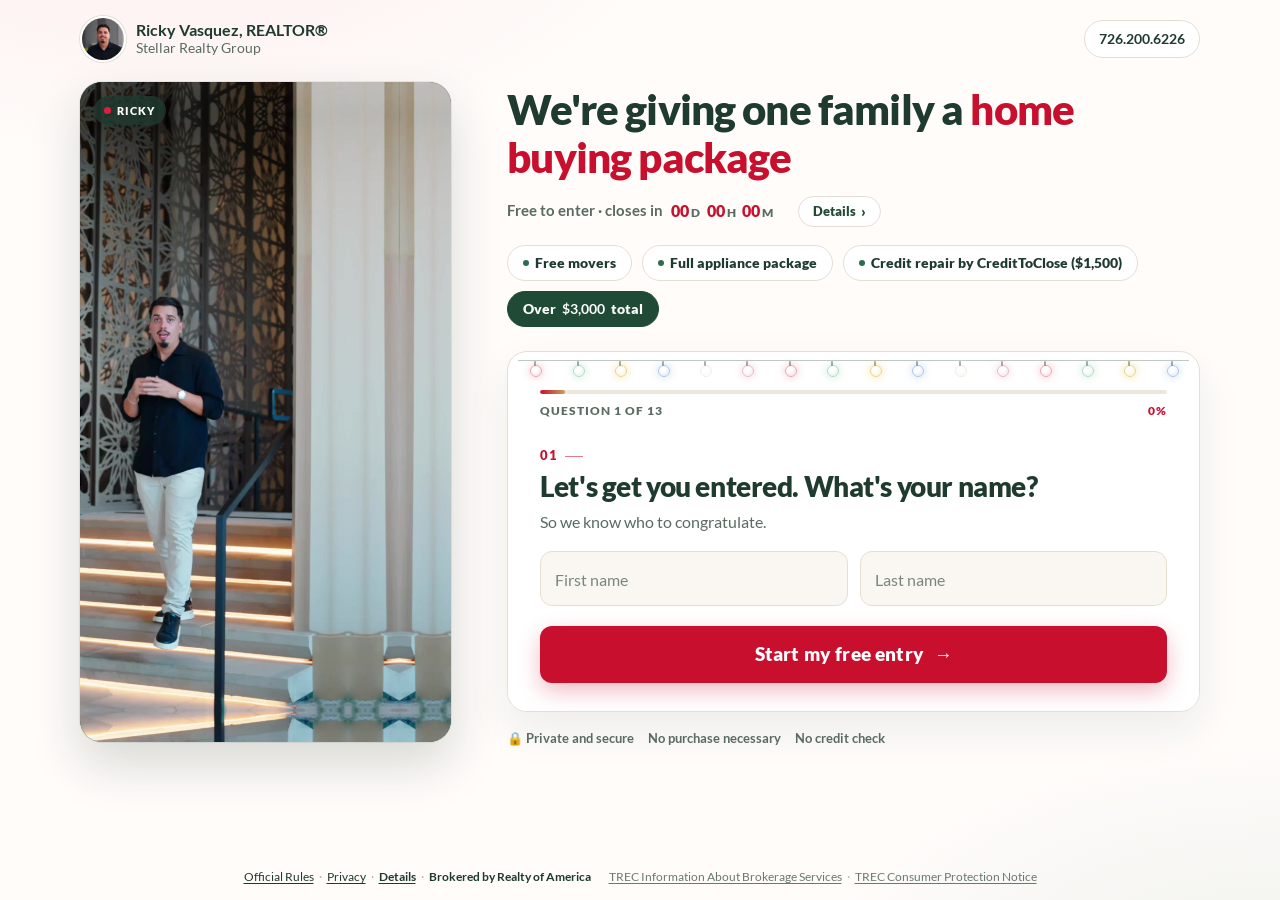
==== commit ecfa659f: "One screen entry layout with details sheet" ====
--- a/index.html
+++ b/index.html
@@ -12,130 +12,49 @@
 <meta property="og:url" content="https://rickyv06.github.io/giveaway/">
 <meta property="og:type" content="website">
 <meta name="robots" content="noindex">
+<link rel="preload" href="assets/fonts/lato-900.woff2" as="font" type="font/woff2" crossorigin>
 <link rel="stylesheet" href="assets/v1p.css">
-<script>/* lights: default=classic; optional l1|l2|l3 · mobile hero: ?m=1|2 · mock: ?mock=1 */
-(function(){
-  var sp=new URLSearchParams(location.search);
-  var q=(sp.get('lights')||'classic').toLowerCase();
-  if(!/^(classic|l[123])$/.test(q)) q='classic';
-  document.documentElement.setAttribute('data-lights', q);
-  var m=(sp.get('m')||'1');
-  if(!/^[12]$/.test(m)) m='1';
-  document.documentElement.setAttribute('data-m', m);
-  if(sp.get('mock')==='1' || sp.get('mock')==='true') document.documentElement.setAttribute('data-mock','1');
-})();</script>
+<link rel="stylesheet" href="assets/noscroll.css">
+<script>document.documentElement.setAttribute('data-lights','classic');</script>
 </head>
-<body>
+<body class="ns">
+<div class="ns-app">
+  <header class="ns-top">
+    <a class="ns-who" href="index.html" aria-label="Ricky Vasquez, REALTOR®, Stellar Realty Group">
+      <img src="assets/ricky-avatar.webp" alt="Ricky Vasquez" width="44" height="44">
+      <span><b>Ricky Vasquez, REALTOR®</b><span>Stellar Realty Group</span></span>
+    </a>
+    <a class="pill" href="tel:+17262006226">726.200.6226</a>
+  </header>
 
-<header class="top">
-  <div class="wrap">
-    <a href="index.html" aria-label="Stellar Realty Group"><img class="logo" src="assets/brand/stellar-realty-group-light.svg" alt="Stellar Realty Group"></a>
-    <a class="pill" href="tel:+17262006226">726.200.6226</a>
-  </div>
-</header>
-
-<main>
-<section class="hero" style="padding:0">
-  <div class="lights twinkle xlights-classic" aria-hidden="true"><i></i><i></i><i></i><i></i><i></i><i></i><i></i><i></i><i></i><i></i><i></i><i></i><i></i><i></i><i></i><i></i><i></i><i></i><i></i><i></i><i></i><i></i></div><div class="xlights xlights-l1" aria-hidden="true">
-  <svg class="xl-wire" viewBox="0 0 100 48" preserveAspectRatio="none" xmlns="http://www.w3.org/2000/svg"><path d="M0 4 Q 17.0 30 34 4 M34 4 Q 50.5 30 67 4 M67 4 Q 83.5 30 100 4" fill="none" stroke="#1A3A2C" stroke-width="0.7" stroke-linecap="round"/></svg>
-  <span class="c9" style="left:6.12%;top:21.7px;--rot:4.4deg;--bulb:#C8102E"></span><span class="c9" style="left:12.92%;top:26.3px;--rot:3.5deg;--bulb:#F4C430"></span><span class="c9" style="left:24.48%;top:24.5px;--rot:-11.1deg;--bulb:#2F6B4F"></span><span class="c9" style="left:29.92%;top:19.5px;--rot:8.4deg;--bulb:#FFF6E0"></span><span class="c9" style="left:46.54%;top:26.3px;--rot:1.3deg;--bulb:#C8102E"></span><span class="c9" style="left:52.15%;top:26.9px;--rot:8.9deg;--bulb:#F4C430"></span><span class="c9" style="left:63.04%;top:19.5px;--rot:1.0deg;--bulb:#2F6B4F"></span><span class="c9" style="left:72.94%;top:21.7px;--rot:-16.0deg;--bulb:#FFF6E0"></span><span class="c9" style="left:85.15%;top:26.9px;--rot:-5.6deg;--bulb:#C8102E"></span><span class="c9" style="left:90.76%;top:24.5px;--rot:-15.4deg;--bulb:#C8102E"></span>
-</div><div class="xlights xlights-l2" aria-hidden="true">
-  <svg class="xl-wire thin" viewBox="0 0 100 28" preserveAspectRatio="none" xmlns="http://www.w3.org/2000/svg"><path d="M0 4 Q 18 20 36 5 Q 54 22 72 6 Q 86 18 100 4" fill="none" stroke="#2A4036" stroke-width="0.3" stroke-linecap="round" opacity=".5"/></svg>
-  <span class="bokeh" style="left:24.2%;top:6.8px;width:44px;height:44px;opacity:0.28"></span><span class="bokeh" style="left:84.1%;top:8.7px;width:24px;height:24px;opacity:0.27"></span><span class="bokeh" style="left:68.3%;top:13.0px;width:46px;height:46px;opacity:0.24"></span><span class="bokeh" style="left:5.7%;top:16.7px;width:28px;height:28px;opacity:0.25"></span><span class="bokeh" style="left:89.5%;top:4.4px;width:23px;height:23px;opacity:0.16"></span><span class="bokeh" style="left:54.8%;top:6.9px;width:36px;height:36px;opacity:0.25"></span><span class="bokeh" style="left:23.3%;top:13.4px;width:27px;height:27px;opacity:0.22"></span><span class="bokeh" style="left:86.5%;top:17.2px;width:22px;height:22px;opacity:0.21"></span><span class="fairy" style="left:2.05%;top:8.4px;width:4.2px;height:4.2px;opacity:0.72;--d:0.14s"></span><span class="fairy" style="left:5.84%;top:12.9px;width:2.6px;height:2.6px;opacity:0.79;--d:0.17s"></span><span class="fairy" style="left:9.54%;top:15.8px;width:2.7px;height:2.7px;opacity:0.79;--d:1.37s"></span><span class="fairy" style="left:12.79%;top:18.0px;width:3.3px;height:3.3px;opacity:0.68;--d:1.35s"></span><span class="fairy" style="left:17.20%;top:17.3px;width:3.1px;height:3.1px;opacity:1.00;--d:1.62s"></span><span class="fairy" style="left:20.69%;top:17.1px;width:2.7px;height:2.7px;opacity:0.69;--d:0.85s"></span><span class="fairy" style="left:24.72%;top:13.8px;width:2.9px;height:2.9px;opacity:0.63;--d:1.58s"></span><span class="fairy" style="left:28.14%;top:12.1px;width:4.3px;height:4.3px;opacity:0.63;--d:0.60s"></span><span class="fairy" style="left:32.51%;top:5.3px;width:2.7px;height:2.7px;opacity:0.97;--d:1.43s"></span><span class="fairy" style="left:36.12%;top:9.1px;width:4.2px;height:4.2px;opacity:0.68;--d:0.24s"></span><span class="fairy" style="left:39.92%;top:12.4px;width:3.4px;height:3.4px;opacity:0.89;--d:1.68s"></span><span class="fairy" style="left:44.43%;top:15.3px;width:3.3px;height:3.3px;opacity:0.74;--d:2.15s"></span><span class="fairy" style="left:47.39%;top:16.9px;width:3.4px;height:3.4px;opacity:0.77;--d:0.70s"></span><span class="fairy" style="left:51.24%;top:18.9px;width:3.4px;height:3.4px;opacity:0.94;--d:1.38s"></span><span class="fairy" style="left:54.85%;top:17.9px;width:4.2px;height:4.2px;opacity:0.99;--d:2.32s"></span><span class="fairy" style="left:59.65%;top:12.2px;width:3.5px;height:3.5px;opacity:0.69;--d:1.00s"></span><span class="fairy" style="left:62.55%;top:9.6px;width:4.6px;height:4.6px;opacity:0.71;--d:1.96s"></span><span class="fairy" style="left:66.87%;top:5.1px;width:4.5px;height:4.5px;opacity:1.00;--d:1.39s"></span><span class="fairy" style="left:71.03%;top:9.4px;width:3.1px;height:3.1px;opacity:0.99;--d:1.45s"></span><span class="fairy" style="left:74.67%;top:14.5px;width:2.5px;height:2.5px;opacity:0.83;--d:1.26s"></span><span class="fairy" style="left:78.88%;top:16.1px;width:4.5px;height:4.5px;opacity:0.63;--d:0.46s"></span><span class="fairy" style="left:82.42%;top:18.4px;width:2.9px;height:2.9px;opacity:0.65;--d:2.23s"></span><span class="fairy" style="left:85.85%;top:17.9px;width:3.8px;height:3.8px;opacity:0.77;--d:1.46s"></span><span class="fairy" style="left:90.03%;top:16.5px;width:2.8px;height:2.8px;opacity:0.89;--d:0.60s"></span><span class="fairy" style="left:93.72%;top:12.7px;width:3.1px;height:3.1px;opacity:0.73;--d:1.88s"></span><span class="fairy" style="left:97.18%;top:8.3px;width:4.6px;height:4.6px;opacity:1.00;--d:0.18s"></span>
-</div><!-- L3 photo: Francesco Ungaro / Pexels https://www.pexels.com/photo/close-up-of-yellow-christmas-lights-247354/ -->
-<div class="xlights xlights-l3" aria-hidden="true"><img src="assets/lights/lights-strip-warm.webp" alt="" width="1600" height="160"></div>
-  <div class="wrap">
-    <div class="hero-main">
-      <span class="eyebrow">San Antonio · free to enter</span>
-      <h1>We're giving one family a home buying package</h1>
-      <p class="sub">This is <span class="strike">not a $100 giveaway</span>. One San Antonio future homeowner gets <b>free credit repair through CreditToClose, free movers, and a full appliance package</b>. Valued at over $3,000.</p>
-    </div>
-    <div class="video-card reveal reveal-d2" id="heroVideo">
-      <video id="adVideo" poster="assets/ad-poster-clean.jpg" muted loop playsinline preload="none" aria-label="Ricky announcing the giveaway at the San Antonio River Walk"></video>
-      <span class="tag"><i></i>Ricky</span>
-    </div>
-    <div class="hero-meta">
-      <div class="host reveal reveal-d1">
-        <img src="assets/ricky-avatar.webp" alt="Ricky Vasquez" width="44" height="44">
-        <div><b>Ricky Vasquez, REALTOR®</b><span>Stellar Realty Group</span></div>
-      </div>
-      <div class="badges reveal reveal-d2">
-        <span class="badge">Valued at <b>over $3,000</b></span>
-        <span class="badge">Free to enter</span>
-        <span class="badge">1 winner</span>
-      </div>
-      <div class="countdown reveal reveal-d3" id="countdown" aria-label="Time left to enter">
-        <div><b id="cd-d">00</b><span>Days</span></div>
-        <div><b id="cd-h">00</b><span>Hours</span></div>
-        <div><b id="cd-m">00</b><span>Min</span></div>
-      </div>
-      <div class="cta-row reveal reveal-d4" id="heroCta">
-        <a class="btn btn-primary" href="#enter">Enter free</a>
-        <span class="fine">Entries close Nov 30, 2026 at 11:59 PM CT<br>No purchase necessary. <a href="rules.html">Official Rules</a> · <a href="tel:+17262006226">726.200.6226</a></span>
+  <main class="ns-main">
+    <div class="ns-media">
+      <div class="ns-video">
+        <video id="adVideoDesk" poster="assets/ad-poster-clean.jpg" muted loop playsinline preload="none" aria-label="Ricky announcing the giveaway at the San Antonio River Walk"></video>
+        <span class="tag"><i></i>Ricky</span>
       </div>
     </div>
-  </div>
-</section>
 
-<section class="on-light" id="prizes">
-  <div class="wrap">
-    <div class="sec-head reveal">
-      <span class="eyebrow">What one person wins</span>
-      <h2>Everything from ready to moved in.</h2>
-      <p>Three pieces that usually stand between renting and owning, in one package for one winner.</p>
-    </div>
-    <div class="prizes">
-      <article class="prize reveal reveal-d1">
-        <span class="num">01</span>
-        <div class="ico"><svg viewBox="0 0 24 24" fill="none" stroke="#2F6B4F" stroke-width="2" stroke-linecap="round" stroke-linejoin="round"><path d="M3 17l5-5 4 4 8-8"/><path d="M14 8h6v6"/></svg></div>
-        <h3>Free credit repair</h3>
-        <p>Mortgage readiness credit repair from CreditToClose. Your file is reviewed, disputes are sent where appropriate, and progress is tracked toward preapproval.</p>
-        <div class="by">Provided by CreditToClose · valued at $1,500</div>
-      </article>
-      <article class="prize reveal reveal-d2">
-        <span class="num">02</span>
-        <div class="ico"><svg viewBox="0 0 24 24" fill="none" stroke="#C8102E" stroke-width="2" stroke-linecap="round" stroke-linejoin="round"><path d="M1 7h13v9H1z"/><path d="M14 10h4l3 3v3h-7"/><circle cx="5.5" cy="18" r="2"/><circle cx="17.5" cy="18" r="2"/></svg></div>
-        <h3>Free movers</h3>
-        <p>Full moving help. Packing, loading and delivery into your new home are covered, including if you're relocating to San Antonio.</p>
-        <div class="by">Provided by Stellar Realty Group</div>
-      </article>
-      <article class="prize reveal reveal-d3">
-        <span class="num">03</span>
-        <div class="ico"><svg viewBox="0 0 24 24" fill="none" stroke="#C4A35A" stroke-width="2" stroke-linecap="round" stroke-linejoin="round"><rect x="5" y="2" width="14" height="20" rx="2"/><path d="M5 9h14"/><path d="M9 5v1M9 12v3"/></svg></div>
-        <h3>Full appliance package</h3>
-        <p>The fridge, washer and dryer most homes don't come with, plus a stove, microwave and dishwasher.</p>
-        <div class="by">Provided by Stellar Realty Group</div>
-      </article>
-    </div>
-    <div class="value-bar reveal reveal-d4">
-      <div><strong>Total package valued at over $3,000</strong><br><small>See <a href="rules.html" style="color:#fff">Official Rules</a> for prize details and approximate retail value.</small></div>
-      <a class="btn btn-primary" href="#enter" style="padding:14px 20px">Enter free</a>
-    </div>
-  </div>
-</section>
+    <section class="ns-entry" id="enter" aria-label="Enter the giveaway">
+      <div class="ns-intro">
+        <div class="ns-copy">
+          <h1>We're giving one family a <span class="r">home buying package</span></h1>
+          <div class="ns-cd" id="countdown" aria-label="Time left to enter">
+            <span class="lbl">Free to enter · closes in</span>
+            <span class="t"><b id="cd-d">00</b><small>d</small><b id="cd-h">00</b><small>h</small><b id="cd-m">00</b><small>m</small></span>
+            <button type="button" class="ns-details" data-info="how">Details</button>
+          </div>
+        </div>
+        <div class="ns-tile"><video id="adVideoTile" poster="assets/ad-poster-clean.jpg" muted loop playsinline preload="none" aria-label="Ricky announcing the giveaway at the San Antonio River Walk"></video></div>
+      </div>
+      <ul class="ns-chips" aria-label="What the winner gets">
+        <li><button type="button" data-info="prizes"><i></i>Free movers</button></li>
+        <li><button type="button" data-info="prizes"><i></i>Full appliance package</button></li>
+        <li><button type="button" data-info="prizes"><i></i>Credit repair by CreditToClose ($1,500)</button></li>
+        <li class="tot"><button type="button" data-info="prizes">Over <b>$3,000</b> total</button></li>
+      </ul>
 
-<section class="dark" id="how">
-  <div class="wrap">
-    <div class="sec-head reveal">
-      <span class="eyebrow">How it works</span>
-      <h2>Three steps. One winner.</h2>
-      <p>It takes about a minute. No purchase, no cost and no obligation to work with anyone.</p>
-    </div>
-    <div class="steps">
-      <div class="step reveal reveal-d1"><span class="n">1</span><div><h3>Enter below</h3><p>Add your name, phone and email so we can reach you if you win.</p></div></div>
-      <div class="step reveal reveal-d2"><span class="n">2</span><div><h3>Answer a few questions</h3><p>Tell us where you are in your home buying journey. Quick taps, no wrong answers.</p></div></div>
-      <div class="step reveal reveal-d3"><span class="n">3</span><div><h3>One winner is chosen</h3><p>Winner announced by December 4, 2026, then contacted by phone and email.</p></div></div>
-    </div>
-  </div>
-</section>
-
-<section class="entry" id="enter">
-  <div class="wrap">
-    <div class="sec-head" style="text-align:center;margin-left:auto;margin-right:auto">
-      <span class="eyebrow">Free entry · about a minute</span>
-      <h2>Answer a few questions and you're in.</h2>
-    </div>
-    <div class="form-shell" id="formCard"><div class="lights twinkle xlights-classic" aria-hidden="true"><i></i><i></i><i></i><i></i><i></i><i></i><i></i><i></i><i></i><i></i><i></i><i></i><i></i><i></i><i></i><i></i></div><div class="xlights xlights-l1" aria-hidden="true">
+      <div class="form-shell" id="formCard"><div class="lights twinkle xlights-classic" aria-hidden="true"><i></i><i></i><i></i><i></i><i></i><i></i><i></i><i></i><i></i><i></i><i></i><i></i><i></i><i></i><i></i><i></i></div><div class="xlights xlights-l1" aria-hidden="true">
   <svg class="xl-wire" viewBox="0 0 100 40" preserveAspectRatio="none" xmlns="http://www.w3.org/2000/svg"><path d="M0 4 Q 25.0 26 50 4 M50 4 Q 75.0 26 100 4" fill="none" stroke="#1A3A2C" stroke-width="0.7" stroke-linecap="round"/></svg>
   <span class="c9" style="left:9.00%;top:18.5px;--rot:4.5deg;--bulb:#C8102E"></span><span class="c9" style="left:19.00%;top:22.4px;--rot:-15.2deg;--bulb:#F4C430"></span><span class="c9" style="left:27.50%;top:22.9px;--rot:-7.2deg;--bulb:#2F6B4F"></span><span class="c9" style="left:44.00%;top:16.6px;--rot:-8.9deg;--bulb:#FFF6E0"></span><span class="c9" style="left:59.00%;top:18.5px;--rot:7.6deg;--bulb:#C8102E"></span><span class="c9" style="left:77.50%;top:22.9px;--rot:5.7deg;--bulb:#F4C430"></span><span class="c9" style="left:86.00%;top:20.9px;--rot:12.5deg;--bulb:#2F6B4F"></span>
 </div><div class="xlights xlights-l2" aria-hidden="true">
@@ -147,153 +66,133 @@
         <div class="row"><span id="stepLabel">Question 1 of 13</span><span id="stepPct">0%</span></div>
       </div>
       <form class="form-body" id="entryForm" novalidate autocomplete="on" data-steps="13">
-        <div class="fstep active" data-step="1"><span class="qn">01</span><h3>Let's get you entered. What's your name?</h3><p class="help">So we know who to congratulate.</p><div class="fields two"><div class="fl"><input id="first_name" name="first_name" type="text" placeholder=" " autocomplete="given-name" enterkeyhint="next" autocapitalize="words" required><label for="first_name">First name</label></div><div class="fl"><input id="last_name" name="last_name" type="text" placeholder=" " autocomplete="family-name" enterkeyhint="next" autocapitalize="words" required><label for="last_name">Last name</label></div></div><div class="err" data-err>Please add your first and last name.</div><div class="nav"><button type="button" class="btn btn-primary next" data-next>Continue <span class="arr">→</span></button></div><p class="hint desk-only">Press Enter ↵</p></div><div class="fstep" data-step="2"><span class="qn">02</span><h3>What's the best phone to reach you if you win?</h3><p class="help">The winner is contacted by phone, text and email.</p><div class="fields"><div class="fl"><input id="phone" name="phone" type="tel" placeholder=" " autocomplete="tel" inputmode="numeric" enterkeyhint="next" required><label for="phone">Mobile phone</label></div><label class="consent"><input type="checkbox" id="sms_consent" name="sms_consent" value="yes"><span class="box"></span><span class="ct">I agree to receive calls and text messages, including automated and marketing messages, from Ricardo Vasquez and Stellar Realty Group (726.200.6226) about this giveaway and real estate services at the number above. Consent is not a condition of entry or purchase. Message frequency varies. Msg and data rates may apply. Reply STOP to opt out, HELP for help.</span></label></div><div class="err" data-err>Please enter a valid 10 digit phone number.</div><div class="nav"><button type="button" class="back" data-back aria-label="Back">←</button><button type="button" class="btn btn-primary next" data-next>Continue <span class="arr">→</span></button></div></div><div class="fstep" data-step="3"><span class="qn">03</span><h3>And your email?</h3><p class="help">We'll send your entry confirmation here.</p><div class="fields"><div class="fl"><input id="email" name="email" type="email" placeholder=" " autocomplete="email" inputmode="email" enterkeyhint="next" required><label for="email">Email address</label></div></div><div class="err" data-err>Please enter a valid email address.</div><div class="nav"><button type="button" class="back" data-back aria-label="Back">←</button><button type="button" class="btn btn-primary next" data-next>Continue <span class="arr">→</span></button></div><p class="note"><svg class="lock" viewBox="0 0 24 24" fill="none" stroke="currentColor" stroke-width="2"><rect x="5" y="11" width="14" height="10" rx="2"/><path d="M8 11V8a4 4 0 0 1 8 0v3"/></svg>Your info stays private and is never sold.</p></div><div class="fstep" data-step="4" data-field="current_situation"><span class="qn">04</span><h3>Where do you live right now?</h3><div class="opts"><button type="button" class="opt" data-v="Renting"><svg class="oi" viewBox="0 0 24 24" fill="none" stroke="currentColor" stroke-width="1.8" stroke-linecap="round" stroke-linejoin="round"><path d="M15 7a4 4 0 1 1-3.9 4.9L3 20v-3h3v-3h3l1.1-1.1A4 4 0 0 1 15 7z"/><circle cx="16" cy="8" r="1"/></svg><span class="ot"><b>Renting</b><small>Apartment or house</small></span><span class="tick"></span></button><button type="button" class="opt" data-v="Living with family"><svg class="oi" viewBox="0 0 24 24" fill="none" stroke="currentColor" stroke-width="1.8" stroke-linecap="round" stroke-linejoin="round"><circle cx="9" cy="8" r="3.5"/><path d="M2.5 20a6.5 6.5 0 0 1 13 0"/><path d="M16 4.5a3.5 3.5 0 0 1 0 7M18 14a6 6 0 0 1 3.5 6"/></svg><span class="ot"><b>Living with family</b><small>With parents or relatives</small></span><span class="tick"></span></button><button type="button" class="opt" data-v="Own a home"><svg class="oi" viewBox="0 0 24 24" fill="none" stroke="currentColor" stroke-width="1.8" stroke-linecap="round" stroke-linejoin="round"><path d="M3 11l9-7 9 7"/><path d="M5 10v10h14V10"/><path d="M10 20v-6h4v6"/></svg><span class="ot"><b>I own a home</b><small>Looking to move up or relocate</small></span><span class="tick"></span></button><button type="button" class="opt" data-v="Other"><svg class="oi" viewBox="0 0 24 24" fill="none" stroke="currentColor" stroke-width="1.8" stroke-linecap="round" stroke-linejoin="round"><circle cx="5" cy="12" r="1.5"/><circle cx="12" cy="12" r="1.5"/><circle cx="19" cy="12" r="1.5"/></svg><span class="ot"><b>Something else</b><small>Military housing, roommates, other</small></span><span class="tick"></span></button></div><div class="err" data-err>Pick one to continue.</div><div class="nav"><button type="button" class="back" data-back aria-label="Back">←</button></div></div><div class="fstep" data-step="5" data-field="buy_timeline"><span class="qn">05</span><h3>When would you like to be moved in?</h3><div class="opts"><button type="button" class="opt" data-v="0 to 3 months"><svg class="oi" viewBox="0 0 24 24" fill="none" stroke="currentColor" stroke-width="1.8" stroke-linecap="round" stroke-linejoin="round"><path d="M13 2L4 14h7l-1 8 9-12h-7z"/></svg><span class="ot"><b>As soon as possible</b><small>Within 3 months</small></span><span class="tick"></span></button><button type="button" class="opt" data-v="3 to 6 months"><svg class="oi" viewBox="0 0 24 24" fill="none" stroke="currentColor" stroke-width="1.8" stroke-linecap="round" stroke-linejoin="round"><rect x="3" y="5" width="18" height="16" rx="2"/><path d="M3 10h18M8 3v4M16 3v4"/></svg><span class="ot"><b>3 to 6 months</b></span><span class="tick"></span></button><button type="button" class="opt" data-v="6 to 12 months"><svg class="oi" viewBox="0 0 24 24" fill="none" stroke="currentColor" stroke-width="1.8" stroke-linecap="round" stroke-linejoin="round"><circle cx="12" cy="12" r="9"/><path d="M12 7v5l3 2"/></svg><span class="ot"><b>6 to 12 months</b></span><span class="tick"></span></button><button type="button" class="opt" data-v="12 months plus"><svg class="oi" viewBox="0 0 24 24" fill="none" stroke="currentColor" stroke-width="1.8" stroke-linecap="round" stroke-linejoin="round"><path d="M12 21v-9"/><path d="M12 12c0-4-3-6-7-6 0 4 3 6 7 6zM12 14c0-4 3-6 7-6 0 4-3 6-7 6z"/></svg><span class="ot"><b>A year or more</b><small>Getting ready early</small></span><span class="tick"></span></button><button type="button" class="opt" data-v="Just exploring"><svg class="oi" viewBox="0 0 24 24" fill="none" stroke="currentColor" stroke-width="1.8" stroke-linecap="round" stroke-linejoin="round"><circle cx="12" cy="12" r="9"/><path d="M15.5 8.5l-2 5-5 2 2-5z"/></svg><span class="ot"><b>Just exploring</b><small>Seeing what is possible</small></span><span class="tick"></span></button></div><div class="err" data-err>Pick one to continue.</div><div class="nav"><button type="button" class="back" data-back aria-label="Back">←</button></div></div><div class="fstep" data-step="6" data-field="sa_area_status"><span class="qn">06</span><h3>Are you in the San Antonio area?</h3><p class="help">This giveaway is open to the San Antonio area only.</p><div class="opts"><button type="button" class="opt" data-v="Live in San Antonio area"><svg class="oi" viewBox="0 0 24 24" fill="none" stroke="currentColor" stroke-width="1.8" stroke-linecap="round" stroke-linejoin="round"><path d="M12 21s7-6.2 7-12a7 7 0 0 0-14 0c0 5.8 7 12 7 12z"/><circle cx="12" cy="9" r="2.5"/></svg><span class="ot"><b>Yes, I live here</b><small>San Antonio or a nearby city</small></span><span class="tick"></span></button><button type="button" class="opt" data-v="Moving to San Antonio area"><svg class="oi" viewBox="0 0 24 24" fill="none" stroke="currentColor" stroke-width="1.8" stroke-linecap="round" stroke-linejoin="round"><path d="M1 7h13v9H1z"/><path d="M14 10h4l3 3v3h-7"/><circle cx="5.5" cy="18" r="2"/><circle cx="17.5" cy="18" r="2"/></svg><span class="ot"><b>I'm moving here</b><small>PCS orders, a new job or family</small></span><span class="tick"></span></button><button type="button" class="opt" data-v="Outside San Antonio area"><svg class="oi" viewBox="0 0 24 24" fill="none" stroke="currentColor" stroke-width="1.8" stroke-linecap="round" stroke-linejoin="round"><circle cx="12" cy="12" r="9"/><path d="M3 12h18M12 3a14 14 0 0 1 0 18M12 3a14 14 0 0 0 0 18"/></svg><span class="ot"><b>No, I live elsewhere</b></span><span class="tick"></span></button></div><div class="err" data-err>Pick one to continue.</div><div class="nav"><button type="button" class="back" data-back aria-label="Back">←</button></div></div><div class="fstep" data-step="7" data-field="preferred_area"><span class="qn">07</span><h3>Which part of town interests you?</h3><div class="opts grid2"><button type="button" class="opt" data-v="Central / Downtown"><svg class="oi" viewBox="0 0 24 24" fill="none" stroke="currentColor" stroke-width="1.8" stroke-linecap="round" stroke-linejoin="round"><path d="M3 21h18M5 21V8l6-3v16M11 21V10h8v11"/><path d="M14 13h2M14 16h2M7 11h2M7 14h2"/></svg><span class="ot"><b>Central</b><small>Downtown, Alamo Heights</small></span><span class="tick"></span></button><button type="button" class="opt" data-v="North / Stone Oak"><svg class="oi" viewBox="0 0 24 24" fill="none" stroke="currentColor" stroke-width="1.8" stroke-linecap="round" stroke-linejoin="round"><circle cx="12" cy="12" r="9"/><path d="M15.5 8.5l-2 5-5 2 2-5z"/></svg><span class="ot"><b>North</b><small>Stone Oak, Shavano</small></span><span class="tick"></span></button><button type="button" class="opt" data-v="West / Alamo Ranch"><svg class="oi" viewBox="0 0 24 24" fill="none" stroke="currentColor" stroke-width="1.8" stroke-linecap="round" stroke-linejoin="round"><circle cx="12" cy="12" r="9"/><path d="M15.5 8.5l-2 5-5 2 2-5z"/></svg><span class="ot"><b>West</b><small>Alamo Ranch, Westover Hills</small></span><span class="tick"></span></button><button type="button" class="opt" data-v="Northeast / Converse / Live Oak"><svg class="oi" viewBox="0 0 24 24" fill="none" stroke="currentColor" stroke-width="1.8" stroke-linecap="round" stroke-linejoin="round"><circle cx="12" cy="12" r="9"/><path d="M15.5 8.5l-2 5-5 2 2-5z"/></svg><span class="ot"><b>Northeast</b><small>Live Oak, Converse</small></span><span class="tick"></span></button><button type="button" class="opt" data-v="South Side"><svg class="oi" viewBox="0 0 24 24" fill="none" stroke="currentColor" stroke-width="1.8" stroke-linecap="round" stroke-linejoin="round"><circle cx="12" cy="12" r="9"/><path d="M15.5 8.5l-2 5-5 2 2-5z"/></svg><span class="ot"><b>South Side</b><small>Southside, Brooks</small></span><span class="tick"></span></button><button type="button" class="opt" data-v="Schertz / Cibolo / New Braunfels"><svg class="oi" viewBox="0 0 24 24" fill="none" stroke="currentColor" stroke-width="1.8" stroke-linecap="round" stroke-linejoin="round"><circle cx="12" cy="12" r="9"/><path d="M15.5 8.5l-2 5-5 2 2-5z"/></svg><span class="ot"><b>Schertz, Cibolo</b><small>New Braunfels, Randolph</small></span><span class="tick"></span></button><button type="button" class="opt" data-v="Boerne / Helotes"><svg class="oi" viewBox="0 0 24 24" fill="none" stroke="currentColor" stroke-width="1.8" stroke-linecap="round" stroke-linejoin="round"><path d="M12 21v-9"/><path d="M12 12c0-4-3-6-7-6 0 4 3 6 7 6zM12 14c0-4 3-6 7-6 0 4-3 6-7 6z"/></svg><span class="ot"><b>Hill Country</b><small>Boerne, Helotes</small></span><span class="tick"></span></button><button type="button" class="opt" data-v="Not sure yet"><svg class="oi" viewBox="0 0 24 24" fill="none" stroke="currentColor" stroke-width="1.8" stroke-linecap="round" stroke-linejoin="round"><circle cx="12" cy="12" r="9"/><path d="M9.5 9.5a2.5 2.5 0 1 1 3.5 2.3c-.7.3-1 .8-1 1.5V14"/><circle cx="12" cy="17" r=".6"/></svg><span class="ot"><b>Not sure yet</b><small>Help me decide</small></span><span class="tick"></span></button></div><div class="err" data-err>Pick one to continue.</div><div class="nav"><button type="button" class="back" data-back aria-label="Back">←</button></div></div><div class="fstep" data-step="8" data-field="price_range"><span class="qn">08</span><h3>What price range feels right?</h3><p class="help">A rough idea is perfect.</p><div class="opts grid2"><button type="button" class="opt" data-v="Under $200K"><svg class="oi" viewBox="0 0 24 24" fill="none" stroke="currentColor" stroke-width="1.8" stroke-linecap="round" stroke-linejoin="round"><path d="M3 17l5-5 4 4 8-8"/><path d="M14 8h6v6"/></svg><span class="ot"><b>Under $200K</b></span><span class="tick"></span></button><button type="button" class="opt" data-v="$200K to $300K"><svg class="oi" viewBox="0 0 24 24" fill="none" stroke="currentColor" stroke-width="1.8" stroke-linecap="round" stroke-linejoin="round"><path d="M3 17l5-5 4 4 8-8"/><path d="M14 8h6v6"/></svg><span class="ot"><b>$200K to $300K</b></span><span class="tick"></span></button><button type="button" class="opt" data-v="$300K to $400K"><svg class="oi" viewBox="0 0 24 24" fill="none" stroke="currentColor" stroke-width="1.8" stroke-linecap="round" stroke-linejoin="round"><path d="M3 17l5-5 4 4 8-8"/><path d="M14 8h6v6"/></svg><span class="ot"><b>$300K to $400K</b></span><span class="tick"></span></button><button type="button" class="opt" data-v="$400K to $500K"><svg class="oi" viewBox="0 0 24 24" fill="none" stroke="currentColor" stroke-width="1.8" stroke-linecap="round" stroke-linejoin="round"><path d="M3 17l5-5 4 4 8-8"/><path d="M14 8h6v6"/></svg><span class="ot"><b>$400K to $500K</b></span><span class="tick"></span></button><button type="button" class="opt" data-v="$500K plus"><svg class="oi" viewBox="0 0 24 24" fill="none" stroke="currentColor" stroke-width="1.8" stroke-linecap="round" stroke-linejoin="round"><path d="M3 17l5-5 4 4 8-8"/><path d="M14 8h6v6"/></svg><span class="ot"><b>$500K and up</b></span><span class="tick"></span></button><button type="button" class="opt" data-v="Not sure"><svg class="oi" viewBox="0 0 24 24" fill="none" stroke="currentColor" stroke-width="1.8" stroke-linecap="round" stroke-linejoin="round"><circle cx="12" cy="12" r="9"/><path d="M9.5 9.5a2.5 2.5 0 1 1 3.5 2.3c-.7.3-1 .8-1 1.5V14"/><circle cx="12" cy="17" r=".6"/></svg><span class="ot"><b>Not sure yet</b></span><span class="tick"></span></button></div><div class="err" data-err>Pick one to continue.</div><div class="nav"><button type="button" class="back" data-back aria-label="Back">←</button></div></div><div class="fstep" data-step="9" data-field="preapproval_status"><span class="qn">09</span><h3>Are you preapproved for a mortgage?</h3><div class="opts"><button type="button" class="opt" data-v="Yes"><svg class="oi" viewBox="0 0 24 24" fill="none" stroke="currentColor" stroke-width="1.8" stroke-linecap="round" stroke-linejoin="round"><path d="M6 3h9l4 4v14H6z"/><path d="M14 3v5h5M9 13h7M9 17h5"/></svg><span class="ot"><b>Yes, I'm preapproved</b><small>I have a letter from a lender</small></span><span class="tick"></span></button><button type="button" class="opt" data-v="Not yet, want to be"><svg class="oi" viewBox="0 0 24 24" fill="none" stroke="currentColor" stroke-width="1.8" stroke-linecap="round" stroke-linejoin="round"><path d="M12 21v-9"/><path d="M12 12c0-4-3-6-7-6 0 4 3 6 7 6zM12 14c0-4 3-6 7-6 0 4-3 6-7 6z"/></svg><span class="ot"><b>Not yet</b><small>But I'd like to be</small></span><span class="tick"></span></button><button type="button" class="opt" data-v="No"><svg class="oi" viewBox="0 0 24 24" fill="none" stroke="currentColor" stroke-width="1.8" stroke-linecap="round" stroke-linejoin="round"><circle cx="12" cy="12" r="9"/><path d="M9 9l6 6M15 9l-6 6"/></svg><span class="ot"><b>No</b></span><span class="tick"></span></button></div><div class="err" data-err>Pick one to continue.</div><div class="nav"><button type="button" class="back" data-back aria-label="Back">←</button></div></div><div class="fstep" data-step="10" data-field="credit_range"><span class="qn">10</span><h3>Roughly, where is your credit today?</h3><p class="help">Your best guess is fine. This is not a credit check.</p><div class="opts grid2"><button type="button" class="opt" data-v="720 plus"><svg class="oi" viewBox="0 0 24 24" fill="none" stroke="currentColor" stroke-width="1.8" stroke-linecap="round" stroke-linejoin="round"><path d="M4 18a8 8 0 1 1 16 0"/><path d="M12 18l4-6"/></svg><span class="ot"><b>720 and up</b><small>Excellent</small></span><span class="tick"></span></button><button type="button" class="opt" data-v="680 to 719"><svg class="oi" viewBox="0 0 24 24" fill="none" stroke="currentColor" stroke-width="1.8" stroke-linecap="round" stroke-linejoin="round"><path d="M4 18a8 8 0 1 1 16 0"/><path d="M12 18l4-6"/></svg><span class="ot"><b>680 to 719</b><small>Good</small></span><span class="tick"></span></button><button type="button" class="opt" data-v="620 to 679"><svg class="oi" viewBox="0 0 24 24" fill="none" stroke="currentColor" stroke-width="1.8" stroke-linecap="round" stroke-linejoin="round"><path d="M4 18a8 8 0 1 1 16 0"/><path d="M12 18l4-6"/></svg><span class="ot"><b>620 to 679</b><small>Fair</small></span><span class="tick"></span></button><button type="button" class="opt" data-v="580 to 619"><svg class="oi" viewBox="0 0 24 24" fill="none" stroke="currentColor" stroke-width="1.8" stroke-linecap="round" stroke-linejoin="round"><path d="M4 18a8 8 0 1 1 16 0"/><path d="M12 18l4-6"/></svg><span class="ot"><b>580 to 619</b><small>Building</small></span><span class="tick"></span></button><button type="button" class="opt" data-v="Under 580"><svg class="oi" viewBox="0 0 24 24" fill="none" stroke="currentColor" stroke-width="1.8" stroke-linecap="round" stroke-linejoin="round"><path d="M4 18a8 8 0 1 1 16 0"/><path d="M12 18l4-6"/></svg><span class="ot"><b>Under 580</b><small>Needs work</small></span><span class="tick"></span></button><button type="button" class="opt" data-v="Not sure"><svg class="oi" viewBox="0 0 24 24" fill="none" stroke="currentColor" stroke-width="1.8" stroke-linecap="round" stroke-linejoin="round"><circle cx="12" cy="12" r="9"/><path d="M9.5 9.5a2.5 2.5 0 1 1 3.5 2.3c-.7.3-1 .8-1 1.5V14"/><circle cx="12" cy="17" r=".6"/></svg><span class="ot"><b>Not sure</b><small>No idea yet</small></span><span class="tick"></span></button></div><div class="err" data-err>Pick one to continue.</div><div class="nav"><button type="button" class="back" data-back aria-label="Back">←</button></div></div><div class="fstep" data-step="11" data-field="military_veteran"><span class="qn">11</span><h3>Are you military or a veteran?</h3><p class="help">Including active duty, Guard, Reserve and military spouses.</p><div class="opts grid2"><button type="button" class="opt" data-v="Yes"><svg class="oi" viewBox="0 0 24 24" fill="none" stroke="currentColor" stroke-width="1.8" stroke-linecap="round" stroke-linejoin="round"><circle cx="12" cy="15" r="5"/><path d="M8.5 11L6 3h4l2 5 2-5h4l-2.5 8"/></svg><span class="ot"><b>Yes</b><small>Thank you for your service</small></span><span class="tick"></span></button><button type="button" class="opt" data-v="No"><svg class="oi" viewBox="0 0 24 24" fill="none" stroke="currentColor" stroke-width="1.8" stroke-linecap="round" stroke-linejoin="round"><circle cx="12" cy="12" r="9"/><path d="M9 9l6 6M15 9l-6 6"/></svg><span class="ot"><b>No</b></span><span class="tick"></span></button></div><div class="err" data-err>Pick one to continue.</div><div class="nav"><button type="button" class="back" data-back aria-label="Back">←</button></div></div><div class="fstep" data-step="12" data-field="first_time_buyer"><span class="qn">12</span><h3>Would this be your first home?</h3><div class="opts grid2"><button type="button" class="opt" data-v="Yes"><svg class="oi" viewBox="0 0 24 24" fill="none" stroke="currentColor" stroke-width="1.8" stroke-linecap="round" stroke-linejoin="round"><path d="M12 3l2.7 5.6 6.1.9-4.4 4.3 1 6.1L12 17l-5.4 2.9 1-6.1L3.2 9.5l6.1-.9z"/></svg><span class="ot"><b>Yes, my first home</b></span><span class="tick"></span></button><button type="button" class="opt" data-v="No"><svg class="oi" viewBox="0 0 24 24" fill="none" stroke="currentColor" stroke-width="1.8" stroke-linecap="round" stroke-linejoin="round"><path d="M3 11l9-7 9 7"/><path d="M5 10v10h14V10"/><path d="M10 20v-6h4v6"/></svg><span class="ot"><b>No, I've owned before</b></span><span class="tick"></span></button></div><div class="err" data-err>Pick one to continue.</div><div class="nav"><button type="button" class="back" data-back aria-label="Back">←</button></div></div><div class="fstep" data-step="13"><span class="qn">13</span><h3>Last one. What's the biggest thing holding you back?</h3><p class="help">Optional. Credit, down payment, timing, anything at all.</p><div class="fields"><div class="fl ta"><textarea id="biggest_obstacle" name="biggest_obstacle" maxlength="600" placeholder=" "></textarea><label for="biggest_obstacle">Type here, or skip</label></div></div><div class="nav"><button type="button" class="back" data-back aria-label="Back">←</button><button type="submit" class="btn btn-primary next" id="submitBtn">Submit my entry <span class="arr">→</span></button></div><p class="note">By submitting, you agree to the <a href="rules.html">Official Rules</a>. No purchase necessary. You do not have to use any services from Ricardo Vasquez, Stellar Realty Group or CreditToClose to enter or win.</p></div>
+        <div class="fstep active" data-step="1"><span class="qn">01</span><h3>Let's get you entered. What's your name?</h3><p class="help">So we know who to congratulate.</p><div class="fields two"><div class="fl"><input id="first_name" name="first_name" type="text" placeholder=" " autocomplete="given-name" enterkeyhint="next" autocapitalize="words" required><label for="first_name">First name</label></div><div class="fl"><input id="last_name" name="last_name" type="text" placeholder=" " autocomplete="family-name" enterkeyhint="next" autocapitalize="words" required><label for="last_name">Last name</label></div></div><div class="err" data-err>Please add your first and last name.</div><div class="nav"><button type="button" class="btn btn-primary next" data-next>Start my free entry <span class="arr">→</span></button></div></div><div class="fstep" data-step="2"><span class="qn">02</span><h3>What's the best phone to reach you if you win?</h3><p class="help">The winner is contacted by phone, text and email.</p><div class="fields"><div class="fl"><input id="phone" name="phone" type="tel" placeholder=" " autocomplete="tel" inputmode="numeric" enterkeyhint="next" required><label for="phone">Mobile phone</label></div><label class="consent"><input type="checkbox" id="sms_consent" name="sms_consent" value="yes"><span class="box"></span><span class="ct">I agree to receive calls and text messages, including automated and marketing messages, from Ricardo Vasquez and Stellar Realty Group (726.200.6226) about this giveaway and real estate services at the number above. Consent is not a condition of entry or purchase. Message frequency varies. Msg and data rates may apply. Reply STOP to opt out, HELP for help.</span></label></div><div class="err" data-err>Please enter a valid 10 digit phone number.</div><div class="nav"><button type="button" class="back" data-back aria-label="Back">←</button><button type="button" class="btn btn-primary next" data-next>Continue <span class="arr">→</span></button></div></div><div class="fstep" data-step="3"><span class="qn">03</span><h3>And your email?</h3><p class="help">We'll send your entry confirmation here.</p><div class="fields"><div class="fl"><input id="email" name="email" type="email" placeholder=" " autocomplete="email" inputmode="email" enterkeyhint="next" required><label for="email">Email address</label></div></div><div class="err" data-err>Please enter a valid email address.</div><div class="nav"><button type="button" class="back" data-back aria-label="Back">←</button><button type="button" class="btn btn-primary next" data-next>Continue <span class="arr">→</span></button></div><p class="note"><svg class="lock" viewBox="0 0 24 24" fill="none" stroke="currentColor" stroke-width="2"><rect x="5" y="11" width="14" height="10" rx="2"/><path d="M8 11V8a4 4 0 0 1 8 0v3"/></svg>Your info stays private and is never sold.</p></div><div class="fstep" data-step="4" data-field="current_situation"><span class="qn">04</span><h3>Where do you live right now?</h3><div class="opts"><button type="button" class="opt" data-v="Renting"><svg class="oi" viewBox="0 0 24 24" fill="none" stroke="currentColor" stroke-width="1.8" stroke-linecap="round" stroke-linejoin="round"><path d="M15 7a4 4 0 1 1-3.9 4.9L3 20v-3h3v-3h3l1.1-1.1A4 4 0 0 1 15 7z"/><circle cx="16" cy="8" r="1"/></svg><span class="ot"><b>Renting</b><small>Apartment or house</small></span><span class="tick"></span></button><button type="button" class="opt" data-v="Living with family"><svg class="oi" viewBox="0 0 24 24" fill="none" stroke="currentColor" stroke-width="1.8" stroke-linecap="round" stroke-linejoin="round"><circle cx="9" cy="8" r="3.5"/><path d="M2.5 20a6.5 6.5 0 0 1 13 0"/><path d="M16 4.5a3.5 3.5 0 0 1 0 7M18 14a6 6 0 0 1 3.5 6"/></svg><span class="ot"><b>Living with family</b><small>With parents or relatives</small></span><span class="tick"></span></button><button type="button" class="opt" data-v="Own a home"><svg class="oi" viewBox="0 0 24 24" fill="none" stroke="currentColor" stroke-width="1.8" stroke-linecap="round" stroke-linejoin="round"><path d="M3 11l9-7 9 7"/><path d="M5 10v10h14V10"/><path d="M10 20v-6h4v6"/></svg><span class="ot"><b>I own a home</b><small>Looking to move up or relocate</small></span><span class="tick"></span></button><button type="button" class="opt" data-v="Other"><svg class="oi" viewBox="0 0 24 24" fill="none" stroke="currentColor" stroke-width="1.8" stroke-linecap="round" stroke-linejoin="round"><circle cx="5" cy="12" r="1.5"/><circle cx="12" cy="12" r="1.5"/><circle cx="19" cy="12" r="1.5"/></svg><span class="ot"><b>Something else</b><small>Military housing, roommates, other</small></span><span class="tick"></span></button></div><div class="err" data-err>Pick one to continue.</div><div class="nav"><button type="button" class="back" data-back aria-label="Back">←</button></div></div><div class="fstep" data-step="5" data-field="buy_timeline"><span class="qn">05</span><h3>When would you like to be moved in?</h3><div class="opts"><button type="button" class="opt" data-v="0 to 3 months"><svg class="oi" viewBox="0 0 24 24" fill="none" stroke="currentColor" stroke-width="1.8" stroke-linecap="round" stroke-linejoin="round"><path d="M13 2L4 14h7l-1 8 9-12h-7z"/></svg><span class="ot"><b>As soon as possible</b><small>Within 3 months</small></span><span class="tick"></span></button><button type="button" class="opt" data-v="3 to 6 months"><svg class="oi" viewBox="0 0 24 24" fill="none" stroke="currentColor" stroke-width="1.8" stroke-linecap="round" stroke-linejoin="round"><rect x="3" y="5" width="18" height="16" rx="2"/><path d="M3 10h18M8 3v4M16 3v4"/></svg><span class="ot"><b>3 to 6 months</b></span><span class="tick"></span></button><button type="button" class="opt" data-v="6 to 12 months"><svg class="oi" viewBox="0 0 24 24" fill="none" stroke="currentColor" stroke-width="1.8" stroke-linecap="round" stroke-linejoin="round"><circle cx="12" cy="12" r="9"/><path d="M12 7v5l3 2"/></svg><span class="ot"><b>6 to 12 months</b></span><span class="tick"></span></button><button type="button" class="opt" data-v="12 months plus"><svg class="oi" viewBox="0 0 24 24" fill="none" stroke="currentColor" stroke-width="1.8" stroke-linecap="round" stroke-linejoin="round"><path d="M12 21v-9"/><path d="M12 12c0-4-3-6-7-6 0 4 3 6 7 6zM12 14c0-4 3-6 7-6 0 4-3 6-7 6z"/></svg><span class="ot"><b>A year or more</b><small>Getting ready early</small></span><span class="tick"></span></button><button type="button" class="opt" data-v="Just exploring"><svg class="oi" viewBox="0 0 24 24" fill="none" stroke="currentColor" stroke-width="1.8" stroke-linecap="round" stroke-linejoin="round"><circle cx="12" cy="12" r="9"/><path d="M15.5 8.5l-2 5-5 2 2-5z"/></svg><span class="ot"><b>Just exploring</b><small>Seeing what is possible</small></span><span class="tick"></span></button></div><div class="err" data-err>Pick one to continue.</div><div class="nav"><button type="button" class="back" data-back aria-label="Back">←</button></div></div><div class="fstep" data-step="6" data-field="sa_area_status"><span class="qn">06</span><h3>Are you in the San Antonio area?</h3><p class="help">This giveaway is open to the San Antonio area only.</p><div class="opts"><button type="button" class="opt" data-v="Live in San Antonio area"><svg class="oi" viewBox="0 0 24 24" fill="none" stroke="currentColor" stroke-width="1.8" stroke-linecap="round" stroke-linejoin="round"><path d="M12 21s7-6.2 7-12a7 7 0 0 0-14 0c0 5.8 7 12 7 12z"/><circle cx="12" cy="9" r="2.5"/></svg><span class="ot"><b>Yes, I live here</b><small>San Antonio or a nearby city</small></span><span class="tick"></span></button><button type="button" class="opt" data-v="Moving to San Antonio area"><svg class="oi" viewBox="0 0 24 24" fill="none" stroke="currentColor" stroke-width="1.8" stroke-linecap="round" stroke-linejoin="round"><path d="M1 7h13v9H1z"/><path d="M14 10h4l3 3v3h-7"/><circle cx="5.5" cy="18" r="2"/><circle cx="17.5" cy="18" r="2"/></svg><span class="ot"><b>I'm moving here</b><small>PCS orders, a new job or family</small></span><span class="tick"></span></button><button type="button" class="opt" data-v="Outside San Antonio area"><svg class="oi" viewBox="0 0 24 24" fill="none" stroke="currentColor" stroke-width="1.8" stroke-linecap="round" stroke-linejoin="round"><circle cx="12" cy="12" r="9"/><path d="M3 12h18M12 3a14 14 0 0 1 0 18M12 3a14 14 0 0 0 0 18"/></svg><span class="ot"><b>No, I live elsewhere</b></span><span class="tick"></span></button></div><div class="err" data-err>Pick one to continue.</div><div class="nav"><button type="button" class="back" data-back aria-label="Back">←</button></div></div><div class="fstep" data-step="7" data-field="preferred_area"><span class="qn">07</span><h3>Which part of town interests you?</h3><div class="opts grid2"><button type="button" class="opt" data-v="Central / Downtown"><svg class="oi" viewBox="0 0 24 24" fill="none" stroke="currentColor" stroke-width="1.8" stroke-linecap="round" stroke-linejoin="round"><path d="M3 21h18M5 21V8l6-3v16M11 21V10h8v11"/><path d="M14 13h2M14 16h2M7 11h2M7 14h2"/></svg><span class="ot"><b>Central</b><small>Downtown, Alamo Heights</small></span><span class="tick"></span></button><button type="button" class="opt" data-v="North / Stone Oak"><svg class="oi" viewBox="0 0 24 24" fill="none" stroke="currentColor" stroke-width="1.8" stroke-linecap="round" stroke-linejoin="round"><circle cx="12" cy="12" r="9"/><path d="M15.5 8.5l-2 5-5 2 2-5z"/></svg><span class="ot"><b>North</b><small>Stone Oak, Shavano</small></span><span class="tick"></span></button><button type="button" class="opt" data-v="West / Alamo Ranch"><svg class="oi" viewBox="0 0 24 24" fill="none" stroke="currentColor" stroke-width="1.8" stroke-linecap="round" stroke-linejoin="round"><circle cx="12" cy="12" r="9"/><path d="M15.5 8.5l-2 5-5 2 2-5z"/></svg><span class="ot"><b>West</b><small>Alamo Ranch, Westover Hills</small></span><span class="tick"></span></button><button type="button" class="opt" data-v="Northeast / Converse / Live Oak"><svg class="oi" viewBox="0 0 24 24" fill="none" stroke="currentColor" stroke-width="1.8" stroke-linecap="round" stroke-linejoin="round"><circle cx="12" cy="12" r="9"/><path d="M15.5 8.5l-2 5-5 2 2-5z"/></svg><span class="ot"><b>Northeast</b><small>Live Oak, Converse</small></span><span class="tick"></span></button><button type="button" class="opt" data-v="South Side"><svg class="oi" viewBox="0 0 24 24" fill="none" stroke="currentColor" stroke-width="1.8" stroke-linecap="round" stroke-linejoin="round"><circle cx="12" cy="12" r="9"/><path d="M15.5 8.5l-2 5-5 2 2-5z"/></svg><span class="ot"><b>South Side</b><small>Southside, Brooks</small></span><span class="tick"></span></button><button type="button" class="opt" data-v="Schertz / Cibolo / New Braunfels"><svg class="oi" viewBox="0 0 24 24" fill="none" stroke="currentColor" stroke-width="1.8" stroke-linecap="round" stroke-linejoin="round"><circle cx="12" cy="12" r="9"/><path d="M15.5 8.5l-2 5-5 2 2-5z"/></svg><span class="ot"><b>Schertz, Cibolo</b><small>New Braunfels, Randolph</small></span><span class="tick"></span></button><button type="button" class="opt" data-v="Boerne / Helotes"><svg class="oi" viewBox="0 0 24 24" fill="none" stroke="currentColor" stroke-width="1.8" stroke-linecap="round" stroke-linejoin="round"><path d="M12 21v-9"/><path d="M12 12c0-4-3-6-7-6 0 4 3 6 7 6zM12 14c0-4 3-6 7-6 0 4-3 6-7 6z"/></svg><span class="ot"><b>Hill Country</b><small>Boerne, Helotes</small></span><span class="tick"></span></button><button type="button" class="opt" data-v="Not sure yet"><svg class="oi" viewBox="0 0 24 24" fill="none" stroke="currentColor" stroke-width="1.8" stroke-linecap="round" stroke-linejoin="round"><circle cx="12" cy="12" r="9"/><path d="M9.5 9.5a2.5 2.5 0 1 1 3.5 2.3c-.7.3-1 .8-1 1.5V14"/><circle cx="12" cy="17" r=".6"/></svg><span class="ot"><b>Not sure yet</b><small>Help me decide</small></span><span class="tick"></span></button></div><div class="err" data-err>Pick one to continue.</div><div class="nav"><button type="button" class="back" data-back aria-label="Back">←</button></div></div><div class="fstep" data-step="8" data-field="price_range"><span class="qn">08</span><h3>What price range feels right?</h3><p class="help">A rough idea is perfect.</p><div class="opts grid2"><button type="button" class="opt" data-v="Under $200K"><svg class="oi" viewBox="0 0 24 24" fill="none" stroke="currentColor" stroke-width="1.8" stroke-linecap="round" stroke-linejoin="round"><path d="M3 17l5-5 4 4 8-8"/><path d="M14 8h6v6"/></svg><span class="ot"><b>Under $200K</b></span><span class="tick"></span></button><button type="button" class="opt" data-v="$200K to $300K"><svg class="oi" viewBox="0 0 24 24" fill="none" stroke="currentColor" stroke-width="1.8" stroke-linecap="round" stroke-linejoin="round"><path d="M3 17l5-5 4 4 8-8"/><path d="M14 8h6v6"/></svg><span class="ot"><b>$200K to $300K</b></span><span class="tick"></span></button><button type="button" class="opt" data-v="$300K to $400K"><svg class="oi" viewBox="0 0 24 24" fill="none" stroke="currentColor" stroke-width="1.8" stroke-linecap="round" stroke-linejoin="round"><path d="M3 17l5-5 4 4 8-8"/><path d="M14 8h6v6"/></svg><span class="ot"><b>$300K to $400K</b></span><span class="tick"></span></button><button type="button" class="opt" data-v="$400K to $500K"><svg class="oi" viewBox="0 0 24 24" fill="none" stroke="currentColor" stroke-width="1.8" stroke-linecap="round" stroke-linejoin="round"><path d="M3 17l5-5 4 4 8-8"/><path d="M14 8h6v6"/></svg><span class="ot"><b>$400K to $500K</b></span><span class="tick"></span></button><button type="button" class="opt" data-v="$500K plus"><svg class="oi" viewBox="0 0 24 24" fill="none" stroke="currentColor" stroke-width="1.8" stroke-linecap="round" stroke-linejoin="round"><path d="M3 17l5-5 4 4 8-8"/><path d="M14 8h6v6"/></svg><span class="ot"><b>$500K and up</b></span><span class="tick"></span></button><button type="button" class="opt" data-v="Not sure"><svg class="oi" viewBox="0 0 24 24" fill="none" stroke="currentColor" stroke-width="1.8" stroke-linecap="round" stroke-linejoin="round"><circle cx="12" cy="12" r="9"/><path d="M9.5 9.5a2.5 2.5 0 1 1 3.5 2.3c-.7.3-1 .8-1 1.5V14"/><circle cx="12" cy="17" r=".6"/></svg><span class="ot"><b>Not sure yet</b></span><span class="tick"></span></button></div><div class="err" data-err>Pick one to continue.</div><div class="nav"><button type="button" class="back" data-back aria-label="Back">←</button></div></div><div class="fstep" data-step="9" data-field="preapproval_status"><span class="qn">09</span><h3>Are you preapproved for a mortgage?</h3><div class="opts"><button type="button" class="opt" data-v="Yes"><svg class="oi" viewBox="0 0 24 24" fill="none" stroke="currentColor" stroke-width="1.8" stroke-linecap="round" stroke-linejoin="round"><path d="M6 3h9l4 4v14H6z"/><path d="M14 3v5h5M9 13h7M9 17h5"/></svg><span class="ot"><b>Yes, I'm preapproved</b><small>I have a letter from a lender</small></span><span class="tick"></span></button><button type="button" class="opt" data-v="Not yet, want to be"><svg class="oi" viewBox="0 0 24 24" fill="none" stroke="currentColor" stroke-width="1.8" stroke-linecap="round" stroke-linejoin="round"><path d="M12 21v-9"/><path d="M12 12c0-4-3-6-7-6 0 4 3 6 7 6zM12 14c0-4 3-6 7-6 0 4-3 6-7 6z"/></svg><span class="ot"><b>Not yet</b><small>But I'd like to be</small></span><span class="tick"></span></button><button type="button" class="opt" data-v="No"><svg class="oi" viewBox="0 0 24 24" fill="none" stroke="currentColor" stroke-width="1.8" stroke-linecap="round" stroke-linejoin="round"><circle cx="12" cy="12" r="9"/><path d="M9 9l6 6M15 9l-6 6"/></svg><span class="ot"><b>No</b></span><span class="tick"></span></button></div><div class="err" data-err>Pick one to continue.</div><div class="nav"><button type="button" class="back" data-back aria-label="Back">←</button></div></div><div class="fstep" data-step="10" data-field="credit_range"><span class="qn">10</span><h3>Roughly, where is your credit today?</h3><p class="help">Your best guess is fine. This is not a credit check.</p><div class="opts grid2"><button type="button" class="opt" data-v="720 plus"><svg class="oi" viewBox="0 0 24 24" fill="none" stroke="currentColor" stroke-width="1.8" stroke-linecap="round" stroke-linejoin="round"><path d="M4 18a8 8 0 1 1 16 0"/><path d="M12 18l4-6"/></svg><span class="ot"><b>720 and up</b><small>Excellent</small></span><span class="tick"></span></button><button type="button" class="opt" data-v="680 to 719"><svg class="oi" viewBox="0 0 24 24" fill="none" stroke="currentColor" stroke-width="1.8" stroke-linecap="round" stroke-linejoin="round"><path d="M4 18a8 8 0 1 1 16 0"/><path d="M12 18l4-6"/></svg><span class="ot"><b>680 to 719</b><small>Good</small></span><span class="tick"></span></button><button type="button" class="opt" data-v="620 to 679"><svg class="oi" viewBox="0 0 24 24" fill="none" stroke="currentColor" stroke-width="1.8" stroke-linecap="round" stroke-linejoin="round"><path d="M4 18a8 8 0 1 1 16 0"/><path d="M12 18l4-6"/></svg><span class="ot"><b>620 to 679</b><small>Fair</small></span><span class="tick"></span></button><button type="button" class="opt" data-v="580 to 619"><svg class="oi" viewBox="0 0 24 24" fill="none" stroke="currentColor" stroke-width="1.8" stroke-linecap="round" stroke-linejoin="round"><path d="M4 18a8 8 0 1 1 16 0"/><path d="M12 18l4-6"/></svg><span class="ot"><b>580 to 619</b><small>Building</small></span><span class="tick"></span></button><button type="button" class="opt" data-v="Under 580"><svg class="oi" viewBox="0 0 24 24" fill="none" stroke="currentColor" stroke-width="1.8" stroke-linecap="round" stroke-linejoin="round"><path d="M4 18a8 8 0 1 1 16 0"/><path d="M12 18l4-6"/></svg><span class="ot"><b>Under 580</b><small>Needs work</small></span><span class="tick"></span></button><button type="button" class="opt" data-v="Not sure"><svg class="oi" viewBox="0 0 24 24" fill="none" stroke="currentColor" stroke-width="1.8" stroke-linecap="round" stroke-linejoin="round"><circle cx="12" cy="12" r="9"/><path d="M9.5 9.5a2.5 2.5 0 1 1 3.5 2.3c-.7.3-1 .8-1 1.5V14"/><circle cx="12" cy="17" r=".6"/></svg><span class="ot"><b>Not sure</b><small>No idea yet</small></span><span class="tick"></span></button></div><div class="err" data-err>Pick one to continue.</div><div class="nav"><button type="button" class="back" data-back aria-label="Back">←</button></div></div><div class="fstep" data-step="11" data-field="military_veteran"><span class="qn">11</span><h3>Are you military or a veteran?</h3><p class="help">Including active duty, Guard, Reserve and military spouses.</p><div class="opts grid2"><button type="button" class="opt" data-v="Yes"><svg class="oi" viewBox="0 0 24 24" fill="none" stroke="currentColor" stroke-width="1.8" stroke-linecap="round" stroke-linejoin="round"><circle cx="12" cy="15" r="5"/><path d="M8.5 11L6 3h4l2 5 2-5h4l-2.5 8"/></svg><span class="ot"><b>Yes</b><small>Thank you for your service</small></span><span class="tick"></span></button><button type="button" class="opt" data-v="No"><svg class="oi" viewBox="0 0 24 24" fill="none" stroke="currentColor" stroke-width="1.8" stroke-linecap="round" stroke-linejoin="round"><circle cx="12" cy="12" r="9"/><path d="M9 9l6 6M15 9l-6 6"/></svg><span class="ot"><b>No</b></span><span class="tick"></span></button></div><div class="err" data-err>Pick one to continue.</div><div class="nav"><button type="button" class="back" data-back aria-label="Back">←</button></div></div><div class="fstep" data-step="12" data-field="first_time_buyer"><span class="qn">12</span><h3>Would this be your first home?</h3><div class="opts grid2"><button type="button" class="opt" data-v="Yes"><svg class="oi" viewBox="0 0 24 24" fill="none" stroke="currentColor" stroke-width="1.8" stroke-linecap="round" stroke-linejoin="round"><path d="M12 3l2.7 5.6 6.1.9-4.4 4.3 1 6.1L12 17l-5.4 2.9 1-6.1L3.2 9.5l6.1-.9z"/></svg><span class="ot"><b>Yes, my first home</b></span><span class="tick"></span></button><button type="button" class="opt" data-v="No"><svg class="oi" viewBox="0 0 24 24" fill="none" stroke="currentColor" stroke-width="1.8" stroke-linecap="round" stroke-linejoin="round"><path d="M3 11l9-7 9 7"/><path d="M5 10v10h14V10"/><path d="M10 20v-6h4v6"/></svg><span class="ot"><b>No, I've owned before</b></span><span class="tick"></span></button></div><div class="err" data-err>Pick one to continue.</div><div class="nav"><button type="button" class="back" data-back aria-label="Back">←</button></div></div><div class="fstep" data-step="13"><span class="qn">13</span><h3>Last one. What's the biggest thing holding you back?</h3><p class="help">Optional. Credit, down payment, timing, anything at all.</p><div class="fields"><div class="fl ta"><textarea id="biggest_obstacle" name="biggest_obstacle" maxlength="600" placeholder=" "></textarea><label for="biggest_obstacle">Type here, or skip</label></div></div><div class="nav"><button type="button" class="back" data-back aria-label="Back">←</button><button type="submit" class="btn btn-primary next" id="submitBtn">Submit my entry <span class="arr">→</span></button></div><p class="note">By submitting, you agree to the <a href="rules.html">Official Rules</a>. No purchase necessary. You do not have to use any services from Ricardo Vasquez, Stellar Realty Group or CreditToClose to enter or win.</p></div>
         <div class="fstep sending" data-step="sending"><div class="spinner"></div><h3 style="text-align:center;margin-top:18px">Locking in your entry…</h3></div>
         <input type="text" name="company_website" tabindex="-1" autocomplete="off" class="hp" aria-hidden="true">
       </form>
     </div></div>
-    <div class="trust"><span>🔒 Private and secure</span><span>No purchase necessary</span><span>No credit check</span></div>
+      <p class="ns-trust"><span>🔒 Private and secure</span><span>No purchase necessary</span><span>No credit check</span></p>
+    </section>
+  </main>
+
+  <div class="ns-foot" role="contentinfo">
+    <p><a href="rules.html">Official Rules</a><span class="sep">·</span><a href="privacy.html">Privacy</a><span class="sep">·</span><button type="button" class="ns-link" data-info="prizes">Details</button><span class="sep">·</span><span class="brk">Brokered by Realty of America</span></p>
+    <p class="trec"><a href="assets/IABS-Ricardo-Vasquez-Realty-of-America.pdf" target="_blank" rel="noopener">TREC Information About Brokerage Services</a><span class="sep">·</span><a href="https://www.trec.texas.gov/sites/default/files/pdf-forms/CN%201-5.pdf" target="_blank" rel="noopener">TREC Consumer Protection Notice</a></p>
   </div>
-</section>
+</div>
 
-<section class="on-light" id="about" style="background:var(--paper)">
-  <div class="wrap about">
-    <div class="photo">
-      <img src="assets/ricky-portrait.webp" alt="Ricardo Vasquez, San Antonio REALTOR®">
-      <div class="nm"><b>Ricardo "Ricky" Vasquez</b><span>Texas REALTOR® · Stellar Realty Group</span></div>
+<dialog class="ns-sheet" id="info" aria-label="Giveaway details">
+  <div class="sh-head">
+    <div class="sh-tabs" role="tablist">
+      <button type="button" data-go="prizes">Prizes</button><button type="button" data-go="how">How it works</button><button type="button" data-go="who">Who can enter</button><button type="button" data-go="faq">FAQ</button><button type="button" data-go="about">About us</button>
     </div>
-    <div>
+    <button type="button" class="sh-x" data-close aria-label="Close">×</button>
+  </div>
+  <div class="sh-body" id="infoBody">
+    <section id="i-prizes">
+      <span class="eyebrow">What one person wins</span>
+      <h2>Everything from ready to moved in.</h2>
+      <p class="lead">Three pieces that usually stand between renting and owning, in one package for one winner.</p>
+      <div class="sh-prizes">
+        <article><div class="ico"><svg viewBox="0 0 24 24" fill="none" stroke="#2F6B4F" stroke-width="2" stroke-linecap="round" stroke-linejoin="round"><path d="M3 17l5-5 4 4 8-8"/><path d="M14 8h6v6"/></svg></div><div><h3>Free credit repair</h3><p>Mortgage readiness credit repair from CreditToClose. Your file is reviewed, disputes are sent where appropriate, and progress is tracked toward preapproval.</p><div class="by">Provided by CreditToClose · valued at $1,500</div></div></article>
+        <article><div class="ico"><svg viewBox="0 0 24 24" fill="none" stroke="#C8102E" stroke-width="2" stroke-linecap="round" stroke-linejoin="round"><path d="M1 7h13v9H1z"/><path d="M14 10h4l3 3v3h-7"/><circle cx="5.5" cy="18" r="2"/><circle cx="17.5" cy="18" r="2"/></svg></div><div><h3>Free movers</h3><p>Full moving help. Packing, loading and delivery into your new home are covered, including if you're relocating to San Antonio.</p><div class="by">Provided by Stellar Realty Group</div></div></article>
+        <article><div class="ico"><svg viewBox="0 0 24 24" fill="none" stroke="#C4A35A" stroke-width="2" stroke-linecap="round" stroke-linejoin="round"><rect x="5" y="2" width="14" height="20" rx="2"/><path d="M5 9h14"/><path d="M9 5v1M9 12v3"/></svg></div><div><h3>Full appliance package</h3><p>The fridge, washer and dryer most homes don't come with, plus a stove, microwave and dishwasher.</p><div class="by">Provided by Stellar Realty Group</div></div></article>
+      </div>
+      <p class="sh-total"><b>Total package valued at over $3,000.</b> See the <a href="rules.html">Official Rules</a> for prize details and approximate retail value.</p>
+    </section>
+    <section id="i-how">
+      <span class="eyebrow">How it works</span>
+      <h2>Three steps. One winner.</h2>
+      <p class="lead">It takes about a minute. No purchase, no cost and no obligation to work with anyone.</p>
+      <ol class="sh-steps">
+        <li><b>Enter on this page</b><span>Add your name, phone and email so we can reach you if you win.</span></li>
+        <li><b>Answer a few questions</b><span>Tell us where you are in your home buying journey. Quick taps, no wrong answers.</span></li>
+        <li><b>One winner is chosen</b><span>Winner announced by December 4, 2026, then contacted by phone and email.</span></li>
+      </ol>
+    </section>
+    <section id="i-who">
+      <span class="eyebrow">Who can enter</span>
+      <h2>Future San Antonio homeowners.</h2>
+      <p>Legal U.S. residents 18 and older who want to become a homeowner, including first time buyers and veterans, and who live in the San Antonio area or are relocating here. See the <a href="rules.html">Official Rules</a> for the exact eligible area.</p>
+      <p>If you're relocating here for PCS orders, a new job or family, you can enter, and the free movers can bring you to your new San Antonio home.</p>
+      <p>Entries close November 30, 2026 at 11:59 PM CT. One entry per person.</p>
+    </section>
+    <section id="i-faq">
+      <span class="eyebrow">Questions</span>
+      <h2>Good to know.</h2>
+      <div class="faq">
+        <details open><summary>Is it really free to enter?</summary><p>Yes. No purchase or payment of any kind is necessary to enter or win, and a purchase will not improve your chances.</p></details>
+        <details><summary>Do I have to buy a home with Ricky to win?</summary><p>No. You are not required to use the services of Ricardo Vasquez, Stellar Realty Group, CreditToClose or any partner to enter or win.</p></details>
+        <details><summary>I'm moving to San Antonio. Can I enter?</summary><p>Yes. If you're relocating here for PCS orders, a new job or family, you can enter, and the free movers can bring you to your new San Antonio home.</p></details>
+        <details><summary>Who can enter?</summary><p>Legal U.S. residents 18 and older who want to become a homeowner, including first time buyers and veterans, and who live in the San Antonio area or are relocating here. See the <a href="rules.html">Official Rules</a> for the exact eligible area.</p></details>
+        <details><summary>When does it end and how is the winner picked?</summary><p>Entries close November 30, 2026 at 11:59 PM CT. Winner announced by December 4, 2026 and contacted by phone and email. Full details are in the <a href="rules.html">Official Rules</a>.</p></details>
+        <details><summary>What if I'm not ready to buy yet?</summary><p>Enter anyway. The package is built to help someone go from getting financially ready to moving in, so it's fine if you're just starting.</p></details>
+        <details><summary>Can I enter more than once?</summary><p>One entry per person. Duplicate entries are not counted.</p></details>
+        <details><summary>Will you check my credit?</summary><p>No. The credit question is your own estimate. Nothing on this form runs a credit check.</p></details>
+      </div>
+    </section>
+    <section id="i-about">
       <span class="eyebrow">Who's behind this</span>
-      <h2 style="font-size:34px;line-height:1.1;font-weight:900;letter-spacing:-.02em;margin-top:10px">Hey, I'm Ricky.</h2>
+      <h2>Hey, I'm Ricky.</h2>
       <p>I'm a San Antonio REALTOR® with Stellar Realty Group, brokered by Realty of America. I help people go from "someday" to keys in hand, and a lot of that work starts long before the house hunt, with credit, budget and a real plan.</p>
       <p>This giveaway is our way of taking the three biggest hurdles off one person's plate. Whether you win or not, you'll walk away knowing your next step.</p>
-      <ul>
-        <li>First time buyers and growing families</li>
-        <li>Military and veterans in Military City USA</li>
-        <li>Credit and budget planning before you shop</li>
-      </ul>
-      <div class="strip">
-        <img src="assets/ricky-riverwalk-900.webp" alt="Ricky on the San Antonio River Walk">
-        <img src="assets/ricky-stairs.jpg" alt="Ricky in downtown San Antonio">
-        <img src="assets/ricky-full.webp" alt="Ricky Vasquez, Stellar Realty Group">
+      <ul class="sh-list"><li>First time buyers and growing families</li><li>Military and veterans in Military City USA</li><li>Credit and budget planning before you shop</li></ul>
+      <div class="sh-strip">
+        <img loading="lazy" src="assets/ricky-riverwalk-900.webp" alt="Ricky on the San Antonio River Walk">
+        <img loading="lazy" src="assets/ricky-stairs.jpg" alt="Ricky in downtown San Antonio">
+        <img loading="lazy" src="assets/ricky-full.webp" alt="Ricky Vasquez, Stellar Realty Group">
       </div>
-    </div>
+      <p class="sh-contact"><b>Ricardo Vasquez, REALTOR®</b><br><a href="tel:+17262006226">726.200.6226</a> · <a href="mailto:ricardo@stellarrealtytx.com">ricardo@stellarrealtytx.com</a> · <a href="https://www.instagram.com/rickyxvasquez/" target="_blank" rel="noopener">Instagram @rickyxvasquez</a></p>
+    </section>
+    <section class="sh-legal">
+      <p>NO PURCHASE NECESSARY. Void where prohibited. Open to legal U.S. residents 18 and older in, or relocating to, the San Antonio area. Entries close November 30, 2026. See <a href="rules.html">Official Rules</a> for full details, eligibility, odds and prize descriptions. This promotion is in no way sponsored, endorsed, administered by or associated with Meta, Facebook or Instagram.</p>
+      <p><a href="assets/IABS-Ricardo-Vasquez-Realty-of-America.pdf" target="_blank" rel="noopener">TREC Information About Brokerage Services</a> · <a href="https://www.trec.texas.gov/sites/default/files/pdf-forms/CN%201-5.pdf" target="_blank" rel="noopener">TREC Consumer Protection Notice</a> · <a href="privacy.html">Privacy Policy</a></p>
+      <p class="eho-line"><svg viewBox="0 0 40 40" fill="none" stroke="currentColor" stroke-width="2.6" aria-hidden="true"><path d="M4 18L20 5l16 13"/><path d="M8 15v20h24V15"/><path d="M14 22h12M14 28h12"/></svg>Equal Housing Opportunity</p>
+      <p>© 2026 Stellar Realty Group. All rights reserved. Brokered by Realty of America</p>
+    </section>
   </div>
-</section>
+  <div class="sh-foot"><button type="button" class="btn btn-primary btn-block" data-close>Back to my entry</button></div>
+</dialog>
 
-<section class="on-light" id="faq" style="background:var(--paper-2)">
-  <div class="wrap">
-    <div class="sec-head"><span class="eyebrow">Questions</span><h2>Good to know.</h2></div>
-    <div class="faq">
-      <details open><summary>Is it really free to enter?</summary><p>Yes. No purchase or payment of any kind is necessary to enter or win, and a purchase will not improve your chances.</p></details>
-      <details><summary>Do I have to buy a home with Ricky to win?</summary><p>No. You are not required to use the services of Ricardo Vasquez, Stellar Realty Group, CreditToClose or any partner to enter or win.</p></details>
-      <details><summary>I'm moving to San Antonio. Can I enter?</summary><p>Yes. If you're relocating here for PCS orders, a new job or family, you can enter, and the free movers can bring you to your new San Antonio home.</p></details>
-      <details><summary>Who can enter?</summary><p>Legal U.S. residents 18 and older who want to become a homeowner, including first time buyers and veterans, and who live in the San Antonio area or are relocating here. See the <a href="rules.html">Official Rules</a> for the exact eligible area.</p></details>
-      <details><summary>When does it end and how is the winner picked?</summary><p>Entries close November 30, 2026 at 11:59 PM CT. Winner announced by December 4, 2026 and contacted by phone and email. Full details are in the <a href="rules.html">Official Rules</a>.</p></details>
-      <details><summary>What if I'm not ready to buy yet?</summary><p>Enter anyway. The package is built to help someone go from getting financially ready to moving in, so it's fine if you're just starting.</p></details>
-      <details><summary>Can I enter more than once?</summary><p>One entry per person. Duplicate entries are not counted.</p></details>
-      <details><summary>Will you check my credit?</summary><p>No. The credit question is your own estimate. Nothing on this form runs a credit check.</p></details>
-    </div>
-  </div>
-</section>
-
-<section class="dark final">
-  <div class="wrap">
-    <h2>One person. The entire package.</h2>
-    <p>Credit repair, movers and appliances, valued at over $3,000. Entries close November 30, 2026.</p>
-    <a class="btn btn-primary" href="#enter">Enter the giveaway</a>
-  </div>
-</section>
-</main>
-
-<footer>
-  <div class="wrap">
-    <img class="logo" src="assets/stellar-realty-group-dark.svg" alt="Stellar Realty Group">
-    <div class="cols">
-      <div>
-        <p style="color:#fff;font-weight:900">Ricardo Vasquez, REALTOR®</p>
-        <p style="margin-top:8px"><a href="tel:+17262006226">726.200.6226</a> · <a href="mailto:ricardo@stellarrealtytx.com">ricardo@stellarrealtytx.com</a></p>
-      </div>
-      <div>
-        <h4>Texas Real Estate Commission</h4>
-        <div class="links">
-          <a href="assets/IABS-Ricardo-Vasquez-Realty-of-America.pdf" target="_blank" rel="noopener">Information About Brokerage Services</a>
-          <a href="https://www.trec.texas.gov/sites/default/files/pdf-forms/CN%201-5.pdf" target="_blank" rel="noopener">Consumer Protection Notice</a>
-        </div>
-      </div>
-      <div>
-        <h4>Giveaway</h4>
-        <div class="links">
-          <a href="rules.html">Official Rules</a>
-          <a href="privacy.html">Privacy Policy</a>
-          <a href="https://www.instagram.com/rickyxvasquez/" target="_blank" rel="noopener">Instagram @rickyxvasquez</a>
-        </div>
-      </div>
-    </div>
-    <div class="legal">
-      <div class="eho"><svg viewBox="0 0 40 40" fill="none" stroke="currentColor" stroke-width="2.4"><path d="M4 18L20 5l16 13"/><path d="M8 15v20h24V15"/><path d="M14 22h12M14 28h12"/></svg>Equal Housing Opportunity</div>
-      <p>NO PURCHASE NECESSARY. Void where prohibited. Open to legal U.S. residents 18 and older in, or relocating to, the San Antonio area. Entries close November 30, 2026. See <a href="rules.html">Official Rules</a> for full details, eligibility, odds and prize descriptions. This promotion is in no way sponsored, endorsed, administered by or associated with Meta, Facebook or Instagram.</p>
-      <p>© 2026 Stellar Realty Group. All rights reserved.</p>
-      <p class="broker-fine">Brokered by Realty of America</p>
-    </div>
-  </div>
-</footer>
-
-<div class="sticky" id="sticky"><a class="btn btn-primary btn-block" href="#enter">Enter the giveaway</a></div>
+<script>
+/* one screen page: start the River Walk clip that is visible, and tighten the intro once someone starts the form */
+(function(){
+  var desk = window.matchMedia('(min-width:860px)');
+  function startVideo(){
+    var v = document.getElementById(desk.matches ? 'adVideoDesk' : 'adVideoTile');
+    if (!v || v.getAttribute('src')) { if (v) { var q = v.play(); if (q && q.catch) q.catch(function(){}); } return; }
+    if (!v.offsetParent) return;
+    v.src = 'assets/ad-loop.mp4'; v.load();
+    var p = v.play(); if (p && p.catch) p.catch(function(){});
+  }
+  if (document.readyState === 'complete') setTimeout(startVideo, 300);
+  else window.addEventListener('load', function(){ setTimeout(startVideo, 300); });
+  if (desk.addEventListener) desk.addEventListener('change', startVideo);
 
 
-<script>
-/* mobile sticky: hide until past hero CTA; video: poster first, lazy play */
-(function(){
-  var sticky = document.getElementById('sticky');
-  var heroCta = document.getElementById('heroCta');
-  var enter = document.getElementById('enter');
-  var vid = document.getElementById('adVideo');
-  var pastHero = false, formIn = false;
-  function syncSticky(){
-    if(!sticky) return;
-    // desktop: always hide sticky (hero CTA is enough)
-    if(window.matchMedia('(min-width:860px)').matches){ sticky.classList.add('hide'); return; }
-    sticky.classList.toggle('hide', !pastHero || formIn);
+  // details sheet: everything that used to be below the form
+  var dlg = document.getElementById('info'), body = document.getElementById('infoBody');
+  function openInfo(key){
+    if (!dlg) return;
+    if (dlg.showModal) { if (!dlg.open) dlg.showModal(); } else dlg.setAttribute('open','');
+    var t = document.getElementById('i-' + key);
+    body.scrollTop = t ? t.offsetTop - 4 : 0;
+    mark(key);
   }
-  if(sticky){
-    sticky.classList.add('hide'); // start hidden on first paint
-    if(heroCta && 'IntersectionObserver' in window){
-      new IntersectionObserver(function(es){
-        var e = es[0];
-        pastHero = !e.isIntersecting && e.boundingClientRect.top < 0;
-        syncSticky();
-      }, {threshold:0, rootMargin:'0px'}).observe(heroCta);
-    }
-    if(enter && 'IntersectionObserver' in window){
-      new IntersectionObserver(function(es){
-        formIn = es[0].isIntersecting;
-        syncSticky();
-      }, {threshold:0.12}).observe(enter);
-    }
-    window.addEventListener('resize', syncSticky);
-  }
-  // Lazy video: set src when card near viewport, then play
-  if(vid && 'IntersectionObserver' in window){
-    var card = document.getElementById('heroVideo') || vid.parentElement;
-    var loaded = false;
-    new IntersectionObserver(function(es){
-      if(!es[0].isIntersecting) return;
-      if(!loaded){
-        loaded = true;
-        vid.src = 'assets/ad-loop.mp4';
-        vid.load();
-      }
-      var p = vid.play();
-      if(p && p.catch) p.catch(function(){});
-    }, {rootMargin:'200px', threshold:0.05}).observe(card);
-  } else if(vid){
-    vid.src = 'assets/ad-loop.mp4';
-    vid.setAttribute('autoplay','');
+  function mark(key){ [].forEach.call(dlg.querySelectorAll('[data-go]'), function(b){ b.classList.toggle('on', b.dataset.go === key); }); }
+  document.addEventListener('click', function(e){
+    var o = e.target.closest('[data-info]'); if (o){ e.preventDefault(); openInfo(o.dataset.info); return; }
+    var g = e.target.closest('[data-go]'); if (g){ var t = document.getElementById('i-' + g.dataset.go); if (t) body.scrollTo({top:t.offsetTop - 4, behavior:'smooth'}); mark(g.dataset.go); return; }
+    if (e.target.closest('[data-close]') || e.target === dlg){ if (dlg.close) dlg.close(); else dlg.removeAttribute('open'); }
+  });
+
+  var lbl = document.getElementById('stepLabel');
+  if (lbl && 'MutationObserver' in window){
+    var sync = function(){ document.body.classList.toggle('started', !/^Question 1 of/.test(lbl.textContent)); };
+    new MutationObserver(sync).observe(lbl, {childList:true, characterData:true, subtree:true});
   }
 })();
 </script>
-
 <script src="assets/motion-v1p.js"></script>
 <script src="assets/form-v1p.js"></script>
 </body>
--- a/assets/noscroll.css
+++ b/assets/noscroll.css
@@ -0,0 +1,244 @@
+/* One screen entry layout (no page scroll), v2 "room to breathe". Loads after v1p.css. */
+html,body{height:100%}
+html{scroll-behavior:auto}
+body.ns{background:
+  radial-gradient(900px 420px at 12% -10%, rgba(200,16,46,.06), transparent 60%),
+  radial-gradient(800px 420px at 100% 110%, rgba(47,107,79,.08), transparent 60%),
+  var(--paper)}
+.ns-app{height:100vh;height:100dvh;display:flex;flex-direction:column;max-width:1200px;margin:0 auto;padding:0 18px;padding-left:max(18px,env(safe-area-inset-left));padding-right:max(18px,env(safe-area-inset-right))}
+
+/* header */
+.ns-top{flex:0 0 auto;display:flex;align-items:center;justify-content:space-between;gap:10px;padding:10px 0 8px}
+.ns-who{display:flex;align-items:center;gap:10px;min-width:0;text-decoration:none}
+.ns-who img{width:38px;height:38px;border-radius:50%;object-fit:cover;object-position:center 25%;border:2px solid #fff;box-shadow:0 0 0 1px var(--line);flex:0 0 38px}
+.ns-who b{display:block;font-size:14px;line-height:1.25;color:var(--ink);white-space:nowrap}
+.ns-who span{display:block;font-size:12.5px;line-height:1.3;color:var(--muted);white-space:nowrap}
+.ns-top .pill{padding:7px 12px;font-size:12.5px}
+
+/* main */
+.ns-main{flex:1 1 auto;min-height:0;display:flex;flex-direction:column}
+.ns-media{display:none}
+.ns-entry{flex:1 1 auto;min-height:0;display:flex;flex-direction:column;padding:6px 0 0}
+
+.ns-intro{flex:0 0 auto;display:flex;gap:14px;align-items:center}
+.ns-copy{flex:1;min-width:0}
+.ns-intro h1{font-size:21px;line-height:1.28;font-weight:900;letter-spacing:-.01em;color:var(--ink)}
+.ns-intro h1 .r{color:var(--red)}
+
+/* quiet line: countdown + Details */
+.ns-cd{display:flex;align-items:center;gap:6px;margin-top:8px;font-size:12.5px;font-weight:700;color:var(--muted);white-space:nowrap}
+.ns-cd .t{display:inline-flex;gap:2px;align-items:baseline}
+.ns-cd .t b{font-size:13px;font-weight:900;color:var(--red);font-variant-numeric:tabular-nums}
+.ns-cd .t small{font-size:10.5px;font-weight:800;text-transform:uppercase;letter-spacing:.04em;color:var(--muted);margin-right:4px}
+.ns-details{margin-left:auto;font:800 12px/1 Lato,sans-serif;color:var(--green);background:#fff;border:1px solid var(--line);border-radius:999px;padding:6px 11px;cursor:pointer;display:inline-flex;align-items:center;gap:5px}
+.ns-details:after{content:"›";font-size:15px;line-height:0;margin-top:-1px}
+
+/* prize chips: one swipeable row */
+.ns-chips{flex:0 0 auto;display:flex;flex-wrap:nowrap;gap:8px;list-style:none;margin:14px -18px 0;padding:0 18px 2px;overflow-x:auto;scrollbar-width:none;-webkit-overflow-scrolling:touch;scroll-snap-type:x proximity;
+  -webkit-mask-image:linear-gradient(90deg,transparent 0,#000 14px,#000 calc(100% - 28px),transparent 100%);mask-image:linear-gradient(90deg,transparent 0,#000 14px,#000 calc(100% - 28px),transparent 100%)}
+.ns-chips::-webkit-scrollbar{display:none}
+.ns-chips li{flex:0 0 auto;scroll-snap-align:start}
+.ns-chips li:last-child{margin-right:18px}
+.ns-chips button,.ns-link{font:inherit;color:inherit;background:none;border:0;cursor:pointer;padding:0}
+.ns-chips button{font-size:12.5px;font-weight:800;line-height:1;padding:8px 12px;border-radius:999px;background:#fff;border:1px solid var(--line);color:var(--ink);white-space:nowrap;display:inline-flex;align-items:center;gap:6px}
+.ns-chips button i{width:6px;height:6px;border-radius:50%;background:var(--green-2);flex:0 0 6px}
+.ns-chips li.tot button{background:var(--green);border-color:var(--green);color:#fff}
+.ns-chips li.tot b{color:#fff}
+.ns-link{text-decoration:underline;text-underline-offset:2px;color:var(--ink);font-weight:700}
+
+/* small video tile (tall phones only) */
+.ns-tile{flex:0 0 58px;width:58px;aspect-ratio:9/16;border-radius:12px;overflow:hidden;position:relative;background:var(--ink-2);box-shadow:0 8px 20px rgba(31,58,47,.16),0 0 0 1px rgba(31,58,47,.08)}
+.ns-tile video{width:100%;height:100%;object-fit:cover}
+
+/* form card: sized to its content, never taller than the space left */
+.ns-entry .form-shell{flex:0 1 auto;min-height:0;width:100%;max-width:none;margin:16px 0 0;display:flex;flex-direction:column;border-radius:20px}
+.ns-entry .form-shell > .lights{flex:0 0 auto;padding:4px 12px 6px}
+.ns-entry .form-card{flex:0 1 auto;min-height:0;width:100%;max-width:none;display:flex;flex-direction:column}
+.ns-entry .form-top{flex:0 0 auto;padding:6px 20px 0}
+.ns-entry .form-top .row{margin-top:8px;font-size:11px}
+.ns-entry .form-body{flex:0 1 auto;min-height:0;overflow-y:auto;overscroll-behavior:contain;padding:18px 20px 22px;-webkit-overflow-scrolling:touch}
+.ns-entry .qn{margin-bottom:8px;font-size:12px}
+.ns-entry .fstep h3{font-size:20px;line-height:1.28}
+.ns-entry .fstep .help{font-size:14px;margin-top:6px;line-height:1.45}
+.ns-entry .fields{margin-top:18px;gap:12px}
+.ns-entry .opts{margin-top:16px;gap:9px}
+.ns-entry .opt{min-height:0;padding:10px 12px;gap:11px}
+.ns-entry .opt .oi{width:32px;height:32px;flex-basis:32px;border-radius:9px}
+.ns-entry .opt .oi svg{width:18px;height:18px}
+.ns-entry .opt .ot b{font-size:14.5px;line-height:1.25}
+.ns-entry .opt .ot small{font-size:12px;line-height:1.3}
+.ns-entry .opts.grid2 .opt{padding:10px}
+.ns-entry .opts.grid2 .opt .tick{display:none}
+.ns-entry .consent{margin-top:12px;padding:11px 12px;gap:11px}
+.ns-entry .consent .ct{font-size:11.5px;line-height:1.45}
+.ns-entry .nav{margin-top:20px}
+.ns-entry .nav .btn{padding:16px 18px;font-size:16.5px}
+.ns-entry .nav .back{width:50px;height:52px}
+.ns-entry .note{margin-top:12px;font-size:12px}
+.ns-entry .fl textarea{min-height:96px}
+.ns-entry .fstep[data-step="1"] .nav .btn{padding:18px 18px;font-size:17.5px}
+.ns-entry .sending{padding:30px 0}
+.ns-entry .form-body{min-height:0}
+
+.ns-trust{flex:0 0 auto;display:flex;justify-content:center;flex-wrap:wrap;gap:4px 14px;margin-top:14px;font-size:12px;font-weight:700;color:var(--muted)}
+
+/* once someone starts, give the form the room on phones */
+@media (max-width:859px){
+  body.started .ns-chips,body.started .ns-cd,body.started .ns-tile,body.started .ns-trust{display:none}
+  body.started .ns-intro h1{font-size:16px;line-height:1.3}
+  body.started .ns-entry .form-shell{margin-top:10px}
+}
+
+/* footer: two short lines */
+.ns-foot{flex:0 0 auto;margin-top:auto;padding:10px 0 calc(8px + env(safe-area-inset-bottom));font-size:11px;line-height:1.5;color:var(--muted);text-align:center}
+.ns-foot p{margin:0}
+.ns-foot a{color:var(--ink);text-decoration:underline;text-underline-offset:2px}
+.ns-foot .sep{opacity:.5;margin:0 5px}
+.ns-foot .brk{white-space:nowrap;font-weight:700;color:var(--ink)}
+.ns-foot .trec{font-size:10px;opacity:.9}
+.ns-foot .trec a{color:var(--muted)}
+
+/* short phones and in app browsers (390x664, 375x667) */
+@media (max-width:859px) and (max-height:720px){
+  .ns-tile{display:none}
+  .ns-top{padding:8px 0 6px}
+  .ns-who img{width:34px;height:34px;flex-basis:34px}
+  .ns-intro h1{font-size:19.5px}
+  .ns-chips{margin-top:12px}
+  .ns-entry .form-shell{margin-top:14px}
+  .ns-entry .form-shell > .lights{display:none}
+  .ns-entry .form-top{padding-top:14px}
+  .ns-entry .form-body{padding:16px 18px 18px}
+  .ns-entry .fstep h3{font-size:19px}
+  .ns-entry .fields{margin-top:14px}
+  .ns-entry .opts{margin-top:12px;gap:8px}
+  .ns-entry .opt{padding:8px 11px}
+  .ns-entry .opt .oi{width:28px;height:28px;flex-basis:28px}
+  .ns-entry .opt .ot small{display:none}
+  .ns-entry .consent .ct{font-size:11px;line-height:1.4}
+  .ns-entry .nav{margin-top:16px}
+  .ns-entry .nav .btn{padding:15px 16px}
+  .ns-entry .nav .back{height:48px}
+  .ns-trust{display:none}
+  .ns-foot{padding-top:8px}
+}
+@media (max-width:380px){
+  .ns-intro h1{font-size:19px}
+  .ns-cd .lbl{font-size:12px}
+}
+
+/* desktop: video on the left, entry on the right, wide and balanced */
+@media (min-width:860px){
+  .ns-app{padding:0 40px}
+  .ns-top{padding:16px 0 10px}
+  .ns-who img{width:46px;height:46px;flex-basis:46px}
+  .ns-who b{font-size:16px}
+  .ns-who span{font-size:13.5px}
+  .ns-top .pill{font-size:13.5px;padding:8px 14px}
+  .ns-main{flex-direction:row;gap:56px;align-items:stretch;padding:10px 0 4px}
+  .ns-media{display:flex;flex:0 0 auto;align-items:flex-start;justify-content:center;min-height:0}
+  .ns-video{position:relative;height:100%;max-height:660px;aspect-ratio:9/16;border-radius:22px;overflow:hidden;background:var(--ink-2);box-shadow:0 22px 50px rgba(31,58,47,.18),0 0 0 1px rgba(31,58,47,.08)}
+  .ns-video video{width:100%;height:100%;object-fit:cover}
+  .ns-video .tag{position:absolute;left:14px;top:14px;font-size:11px;font-weight:800;letter-spacing:.1em;text-transform:uppercase;background:rgba(31,58,47,.78);color:#fff;padding:6px 10px;border-radius:999px}
+  .ns-video .tag i{display:inline-block;width:7px;height:7px;border-radius:50%;background:var(--red-2);margin-right:6px;vertical-align:1px}
+  .ns-tile{display:none}
+  .ns-entry{flex:1 1 auto;padding-top:4px}
+  .ns-intro h1{font-size:42px;line-height:1.14;letter-spacing:-.02em;max-width:720px}
+  .ns-cd{margin-top:14px;font-size:14.5px;gap:8px}
+  .ns-cd .t b{font-size:16px}
+  .ns-cd .t small{font-size:11.5px}
+  .ns-details{font-size:13px;padding:8px 14px;margin-left:12px}
+  .ns-chips{margin:18px 0 0;padding:0;gap:10px;flex-wrap:wrap;overflow:visible;-webkit-mask-image:none;mask-image:none}
+  .ns-chips li:last-child{margin-right:0}
+  .ns-chips button{font-size:14px;padding:10px 15px}
+  .ns-entry .form-shell{margin-top:24px}
+  .ns-entry .form-top{padding:8px 32px 0}
+  .ns-entry .form-top .row{font-size:12px}
+  .ns-entry .form-body{padding:22px 32px 28px}
+  .ns-entry .qn{font-size:13px}
+  .ns-entry .fstep h3{font-size:28px;line-height:1.2}
+  .ns-entry .fstep .help{font-size:16px}
+  .ns-entry .fl input{font-size:17.5px}
+  .ns-entry .fl label{font-size:16px}
+  .ns-entry .opts{gap:10px}
+  .ns-entry .opt{padding:9px 14px}
+  .ns-entry .opt .ot b{font-size:15.5px}
+  .ns-entry .opt .ot small{font-size:13px}
+  .ns-entry .consent .ct{font-size:12.5px}
+  .ns-entry .nav .btn{font-size:18px;padding:18px 22px}
+  .ns-entry .fstep[data-step="1"] .nav .btn{font-size:18.5px;padding:19px 22px}
+  .ns-trust{justify-content:flex-start;font-size:13px;margin-top:16px}
+  .ns-foot{font-size:12px;padding:10px 0 14px;display:flex;justify-content:center;gap:4px 18px;flex-wrap:wrap}
+  .ns-foot .trec{font-size:12px}
+}
+@media (min-width:860px) and (max-height:820px){
+  .ns-intro h1{font-size:38px}
+  .ns-entry .form-shell{margin-top:20px}
+  .ns-entry .form-shell > .lights{display:none}
+  .ns-entry .form-top{padding-top:18px}
+}
+/* details sheet */
+.ns-sheet{border:0;padding:0;margin:auto auto 0;width:100%;max-width:640px;max-height:88vh;max-height:88dvh;border-radius:20px 20px 0 0;background:var(--paper);color:var(--text);box-shadow:0 -18px 50px rgba(31,58,47,.25);overflow:hidden}
+.ns-sheet[open]{display:flex;flex-direction:column;animation:sheetUp .28s cubic-bezier(.2,.8,.2,1)}
+.ns-sheet::backdrop{background:rgba(22,53,40,.45)}
+@keyframes sheetUp{from{transform:translateY(40px);opacity:0}to{transform:none;opacity:1}}
+.sh-head{display:flex;align-items:center;gap:8px;padding:10px 10px 8px 14px;border-bottom:1px solid var(--line);background:#fff}
+.sh-tabs{flex:1;display:flex;gap:6px;overflow-x:auto;scrollbar-width:none}
+.sh-tabs::-webkit-scrollbar{display:none}
+.sh-tabs button{font:800 12px/1 Lato,sans-serif;white-space:nowrap;padding:8px 10px;border-radius:999px;border:1px solid var(--line);background:#fff;color:var(--ink);cursor:pointer}
+.sh-tabs button.on{background:var(--green);border-color:var(--green);color:#fff}
+.sh-x{flex:0 0 36px;width:36px;height:36px;border-radius:50%;border:1px solid var(--line);background:#fff;font-size:22px;line-height:1;color:var(--ink);cursor:pointer}
+.sh-body{flex:1;overflow-y:auto;overscroll-behavior:contain;padding:6px 18px 10px;position:relative}
+.sh-body section{padding:16px 0;border-bottom:1px solid var(--line)}
+.sh-body h2{font-size:22px;line-height:1.15;font-weight:900;letter-spacing:-.015em;color:var(--ink);margin:6px 0 6px}
+.sh-body p{font-size:14.5px;color:var(--muted);margin-top:8px}
+.sh-body p.lead{margin-top:0}
+.sh-body a{color:var(--ink);text-decoration:underline}
+.sh-prizes{display:grid;gap:10px;margin-top:12px}
+.sh-prizes article{display:flex;gap:12px;background:#fff;border:1px solid var(--line);border-radius:14px;padding:12px}
+.sh-prizes .ico{flex:0 0 38px;width:38px;height:38px;border-radius:10px;background:#F3EFE8;display:grid;place-items:center}
+.sh-prizes .ico svg{width:20px;height:20px}
+.sh-prizes h3{font-size:16px;font-weight:900;color:var(--ink)}
+.sh-prizes p{margin-top:3px;font-size:13.5px}
+.sh-prizes .by{margin-top:6px;font-size:12px;font-weight:800;color:var(--green)}
+.sh-total{background:var(--green);color:#E4ECE7!important;border-radius:12px;padding:10px 12px}
+.sh-total b{color:#fff}.sh-total a{color:#fff!important}
+.sh-steps{list-style:none;counter-reset:s;display:grid;gap:10px;margin-top:12px}
+.sh-steps li{counter-increment:s;display:grid;grid-template-columns:30px 1fr;gap:2px 10px;background:#fff;border:1px solid var(--line);border-radius:12px;padding:10px 12px}
+.sh-steps li:before{content:counter(s);grid-row:span 2;width:28px;height:28px;border-radius:50%;background:var(--red);color:#fff;font-weight:900;display:grid;place-items:center;font-size:14px}
+.sh-steps b{color:var(--ink);font-size:15px}.sh-steps span{color:var(--muted);font-size:13.5px}
+.sh-body .faq{margin-top:8px}
+.sh-body .faq details{background:#fff;border:1px solid var(--line);border-radius:12px;padding:10px 12px;margin-top:8px}
+.sh-body .faq summary{font-weight:800;color:var(--ink);font-size:14.5px;cursor:pointer}
+.sh-list{margin:10px 0 0 18px;color:var(--ink);font-size:14px;display:grid;gap:4px}
+.sh-strip{display:grid;grid-template-columns:repeat(3,1fr);gap:8px;margin-top:12px}
+.sh-strip img{width:100%;height:120px;object-fit:cover;border-radius:10px}
+.sh-legal{border-bottom:0!important}
+.sh-legal p{font-size:11.5px;line-height:1.5}
+.sh-foot{padding:10px 14px calc(10px + env(safe-area-inset-bottom));background:#fff;border-top:1px solid var(--line)}
+@media (min-width:860px){.ns-sheet{margin:auto;border-radius:20px;max-height:84vh}.sh-strip img{height:150px}}
+
+.sh-legal .eho-line{display:flex;align-items:center;gap:6px;font-weight:700;color:var(--ink)}
+.sh-legal .eho-line svg{width:16px;height:16px}
+
+/* desktop: two column answers, and a quieter intro once the form is started */
+@media (min-width:860px){
+  .ns-entry .opts{grid-template-columns:1fr 1fr}
+  body.started .ns-chips,body.started .ns-trust{display:none}
+  body.started .ns-intro h1{font-size:26px;line-height:1.2}
+  body.started .ns-cd{margin-top:8px}
+  body.started .ns-entry .form-shell{margin-top:16px}
+}
+@media (max-width:859px) and (max-height:720px){
+  .ns-entry .opts{gap:7px}
+  .ns-entry .opt{padding:7px 11px}
+}
+@media (max-width:859px){
+  .ns-foot .trec{white-space:nowrap;letter-spacing:-.01em}
+  .ns-foot .trec .sep{margin:0 3px}
+}
+@media (max-width:389px){ .ns-foot .trec{font-size:9.6px;letter-spacing:-.02em} }
+@media (max-width:859px){
+  .ns-tile{display:none}
+  body:not(.started) .ns-entry{justify-content:center;padding-bottom:10px}
+}
